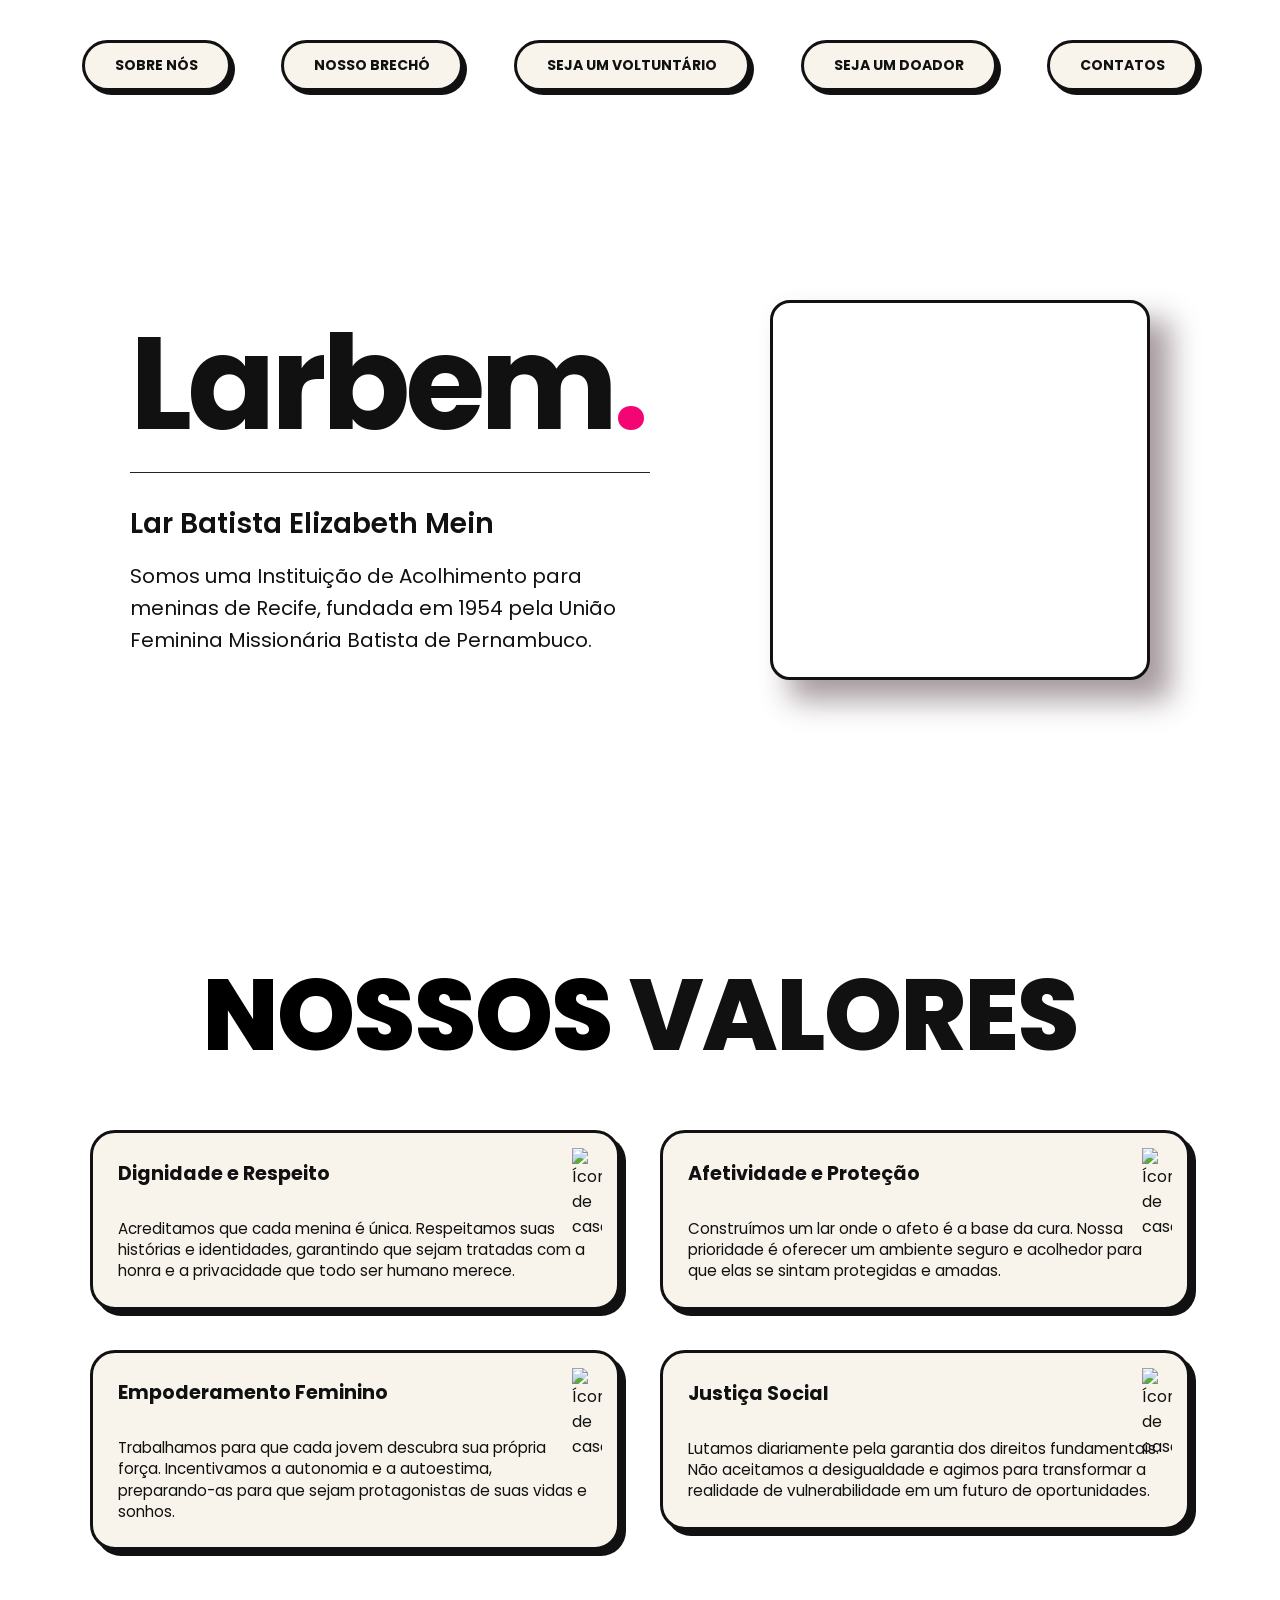
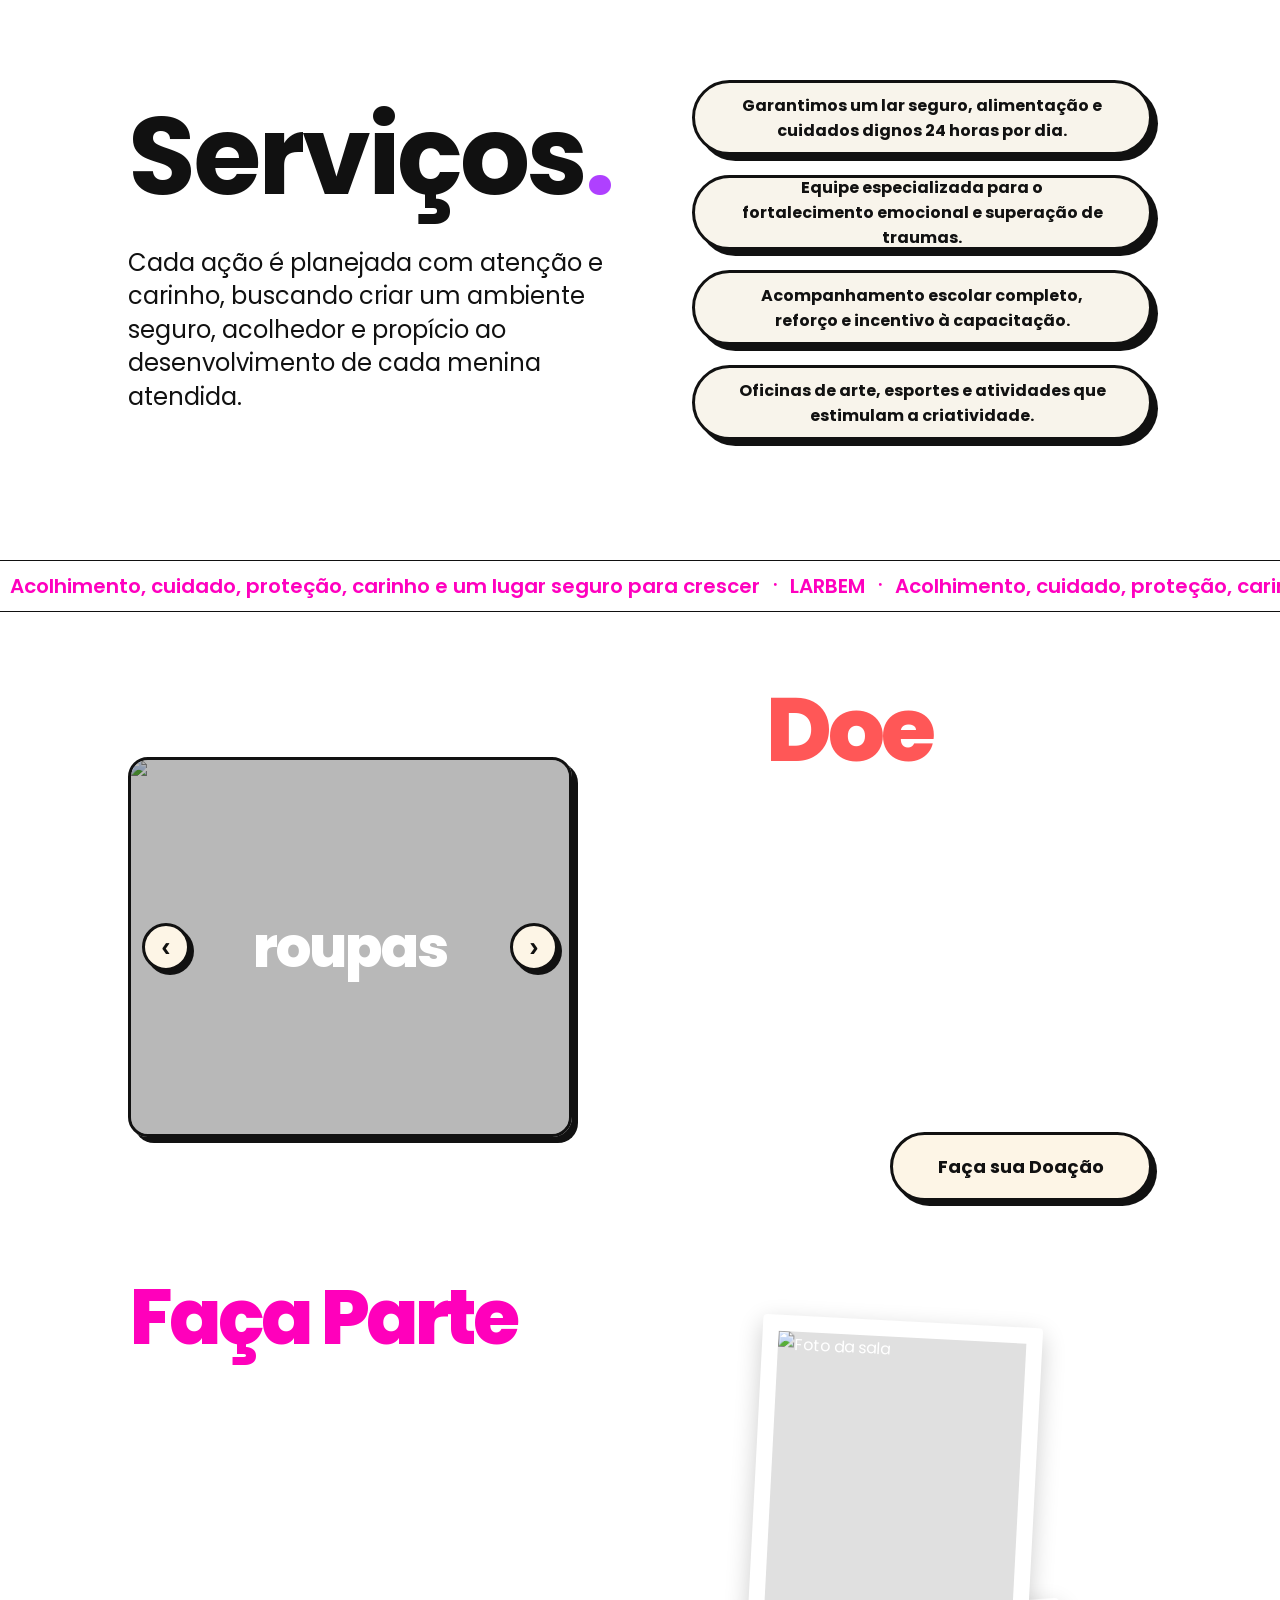
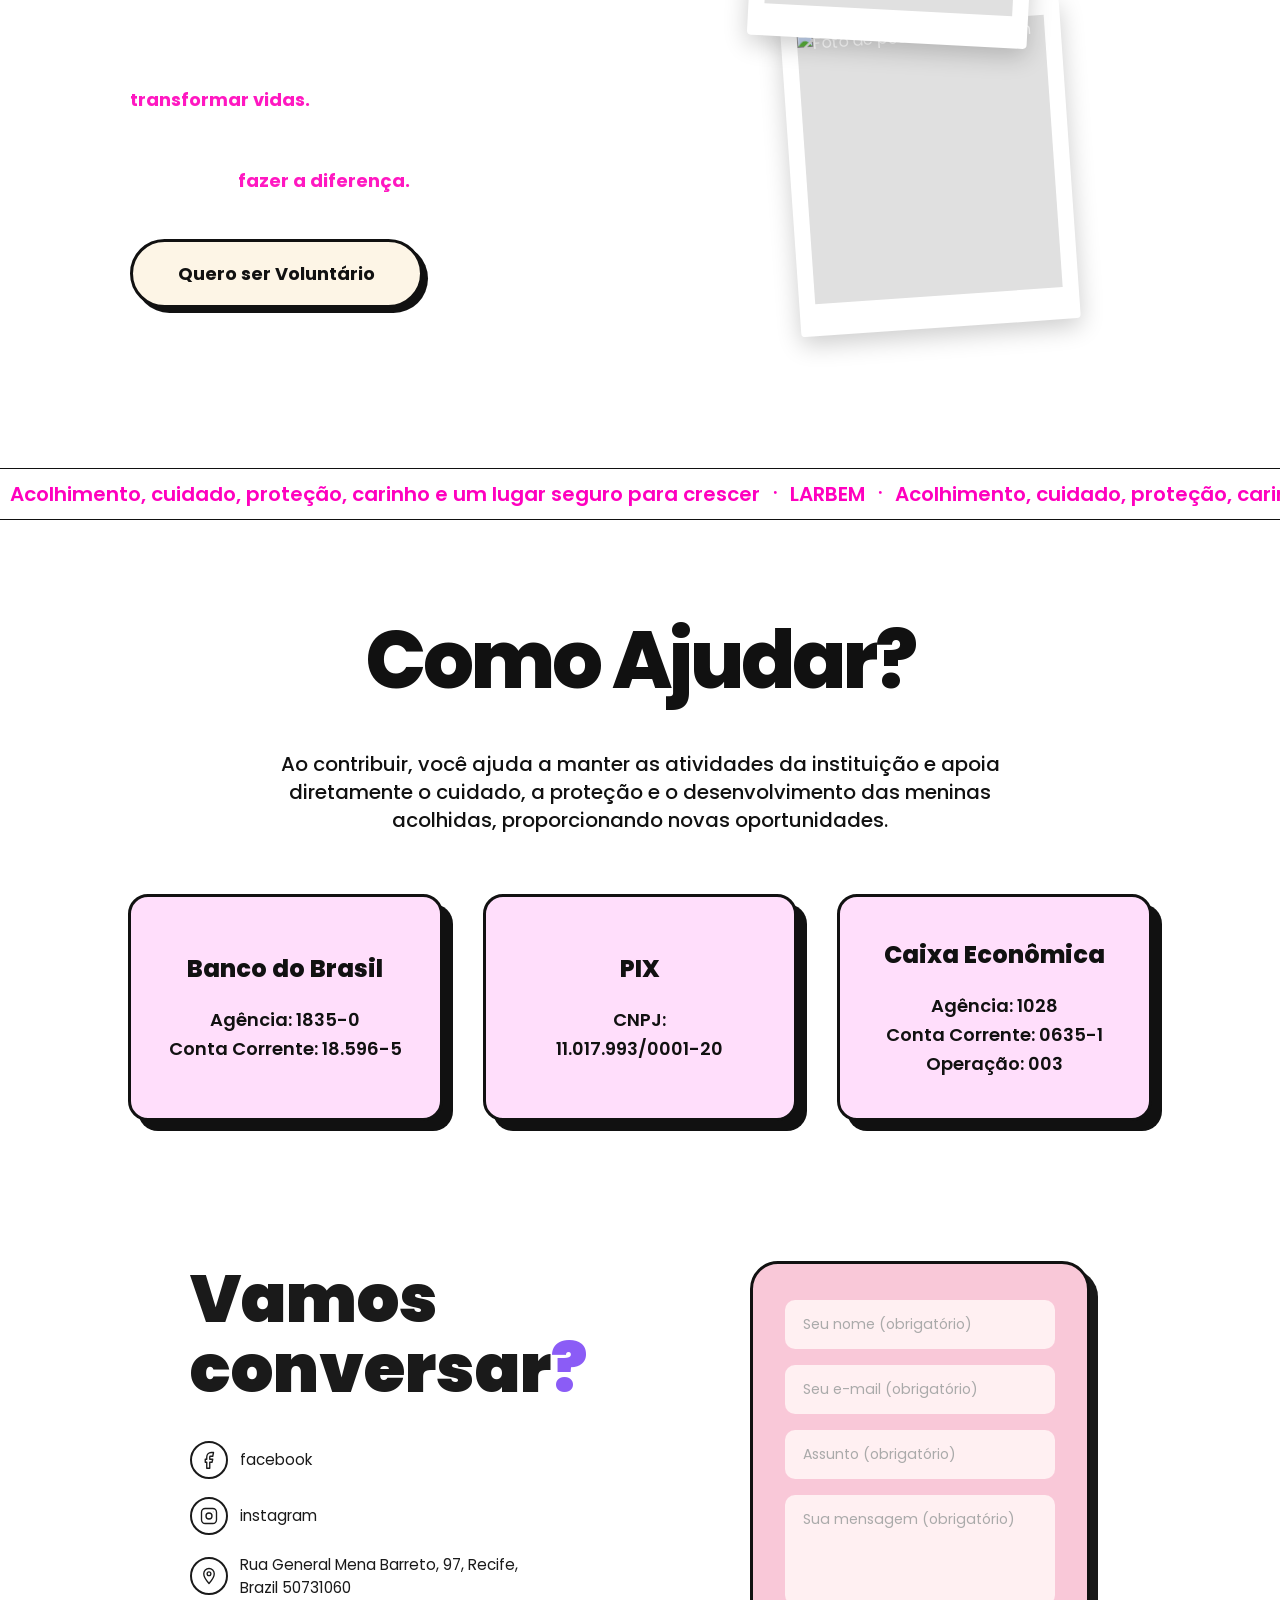
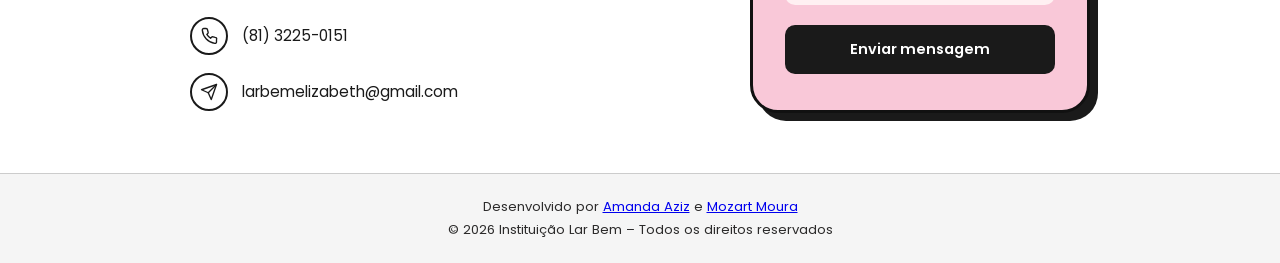
==== LarBem/src/index.html @ 483ec4e7 "reponsividade atualizada, a melhorar..." ====
<!DOCTYPE html>
<html lang="pt-br">
<head>
  <meta charset="UTF-8">
  <meta name="viewport" content="width=device-width, initial-scale=1.0">
  <title>LARBEM</title>

  <link rel="preconnect" href="https://fonts.googleapis.com">
  <link rel="preconnect" href="https://fonts.gstatic.com" crossorigin>
  <link href="https://fonts.googleapis.com/css2?family=Poppins:wght@300;400;500;600;700&display=swap" rel="stylesheet">
  <link rel="stylesheet" href="css/style.css">
  <link rel="stylesheet" href="css/resp.css">
</head>


<script>
document.addEventListener('DOMContentLoaded', function() {
  const hamburger = document.createElement('button');
  hamburger.className = 'btn-hamburger';
  hamburger.setAttribute('aria-label', 'Abrir menu');
  hamburger.textContent = '☰';

  const nav = document.querySelector('.nav');
  if (!nav) return;

  nav.parentElement.insertBefore(hamburger, nav);

  hamburger.addEventListener('click', () => {
    const aberto = nav.classList.toggle('menu-aberto');
    hamburger.textContent = aberto ? '✕' : '☰';
  });

  nav.querySelectorAll('a').forEach(link => {
    link.addEventListener('click', () => {
      nav.classList.remove('menu-aberto');
      hamburger.textContent = '☰';
    });
  });

  document.addEventListener('click', (e) => {
    if (!nav.contains(e.target) && !hamburger.contains(e.target)) {
      nav.classList.remove('menu-aberto');
      hamburger.textContent = '☰';
    }
  });
});
</script>


<script src="js/carrossel.js"></script>
<script src="js/menu-mobile.js"></script>
<script src="js/main.js"></script>

<!-- ======================================= PRIMEIRA PARTE DO SITE = CABEÇALHO E PRIMEIRA SEÇÃO ============================================= -->




<main class="container"> <!-- ------ INICIO DA PRIMEIRA SEÇÃO DO SITE  ------- -->

  <header> <!-- ----- CABEÇALHO INICIAL ------------->
  <nav class="nav">
    <a href="#SEGUNDA-SECAO">Sobre Nós</a>
    <a href="#QUARTA-SECAO">Nosso brechó</a>
    <a href="#VOLUNTARIO-SECAO">Seja um Voltuntário</a>
    <a href="#QUINTA-SECAO">Seja um doador</a>
    <a href="#SEXTA-SECAO">Contatos</a>
  </nav>
</header> <!-- FIM DA PARTE DO CABEÇALHO INICIAL -->



  <section class="hero-left">
    <h1 class="logo-text">Larbem<span>.</span></h1>

    <div class="linha"></div>

    <h2 class="titulo">Lar Batista Elizabeth Mein</h2>

    <p class="descricao">
      Somos uma Instituição de Acolhimento para meninas de Recife, fundada em 1954
      pela União Feminina Missionária Batista de Pernambuco.
    </p>
    <!-- <button>VEJA MUITO MAIS!</button> QUERO POR UM BOTAO AQUI, mas ele é so decorativo da seção mesmo -->
    
  </section>

  <section class="hero-right">
    <div class="card">
      <div class="card-bg"></div>               
      <div class="card-content">
        <img src="assests/imagens/logo.jpg" alt="">
      </div>
    </div>
  </section>

</main>     <!-- ------ FIM DA PRIMEIRA SEÇÃO DO SITE  ------- -->


<!-- ============================================== SEGUNDA SEÇÃO DO SITE ========================================== -->

<div id="SEGUNDA-SECAO">

<section class="valores-section">

  <h2 class="valores-titulo"><span>NOSSOS</span> VALORES</h2>

  <div class="valores-grid"> <!-- ---------- INICIO DA PARTE DOS CARDS COM OS VALORES -------->

    <!-- CARDS DOS VALORES -->
    <div class="valor-card">
      <div class="valor-bg"></div>
      <div class="valor-content">
        <img src="assests/imagens/IMAGENS-icones/balloon-heart.svg" alt="Ícone de casa" class="icone-valor">
        <h3>Dignidade e Respeito</h3>
          <br>
        <p>Acreditamos que cada menina é única. Respeitamos suas histórias e identidades, garantindo que sejam 
          tratadas com a honra e a privacidade que todo ser humano merece.</p>
      </div>
    </div>

    <div class="valor-card">
      <div class="valor-bg"></div>
      <div class="valor-content">
        <img src="assests/imagens/IMAGENS-icones/casa.svg.svg" alt="Ícone de casa" class="icone-valor">
        <h3>Afetividade e Proteção</h3>
        <br>
        <p>Construímos um lar onde o afeto é a base da cura. Nossa prioridade é oferecer um ambiente seguro e 
          acolhedor para que elas se sintam protegidas e amadas.</p>
      </div>
    </div>

    <div class="valor-card">
      <div class="valor-bg"></div>
      <div class="valor-content">
        <img src="assests/imagens/IMAGENS-icones/lightning.svg" alt="Ícone de casa" class="icone-valor">
        <h3>Empoderamento Feminino</h3>
        <br>
        <p>Trabalhamos para que cada jovem descubra sua própria força. Incentivamos a autonomia e a autoestima, 
          preparando-as para que sejam protagonistas de suas vidas e sonhos.</p>
      </div>
    </div>

    <div class="valor-card">
      <div class="valor-bg"></div>
      <div class="valor-content">
        <img src="assests/imagens/IMAGENS-icones/shield-check.svg" alt="Ícone de casa" class="icone-valor">
        <h3>Justiça Social</h3>
        <br>
        <p>Lutamos diariamente pela garantia dos direitos fundamentais. Não aceitamos a desigualdade e agimos para 
          transformar a realidade de vulnerabilidade em um futuro de oportunidades.</p>
      </div>
    </div>

  </div>    <!-- FIM DA PARTE DOS CARDS COM OS VALORES -->

  <script>
    const observerOptions = {
      threshold: 0.1 // Ativa quando 10% do card aparece
    };
    const observer = new IntersectionObserver((entries) => {
      entries.forEach((entry) => {
        if (entry.isIntersecting) {
          entry.target.classList.add('aparecer');
        }
      });
    }, observerOptions);
    // Seleciona todos os cards de valor
    document.querySelectorAll('.valor-content').forEach((card) => {
      observer.observe(card);
    });
    </script>

</div>


</section>

</div>

<!-- ======================================================= TERCEIRA SEÇÃO DO SITE - SERVIÇOS ================================================= -->

<div id="TERCEIRA-SECAO">

<section class="servicos-section">
  <div class="servicos-container">
    <!-- Lado Esquerdo: Textos -->
    <div class="servicos-textos">
      <h1 class="servicos-titulo">Serviços<span>.</span></h1>
      <p class="servicos-descricao">
        Cada ação é planejada com atenção e carinho, buscando criar 
        um ambiente seguro, acolhedor e propício ao desenvolvimento 
        de cada menina atendida.
      </p>

    </div>

    <!-- Lado Direito: Lista de Cards -->
    <div class="servicos-lista">        <!-- essa parte do java é pro botao nao executar ação nenhuma do clique -->
  <a href="javascript:void(0)" class="servico-item">
    <p>Garantimos um lar seguro, alimentação e cuidados dignos 24 horas por dia.</p>
  </a>

  <a href="javascript:void(0)" class="servico-item">
    <p>Equipe especializada para o fortalecimento emocional e superação de traumas.</p>
  </a>

  <a href="javascript:void(0)" class="servico-item">
    <p>Acompanhamento escolar completo, reforço e incentivo à capacitação.</p>
  </a>

  <a href="javascript:void(0)" class="servico-item">
    <p>Oficinas de arte, esportes e atividades que estimulam a criatividade.</p>
  </a>
</div>

  </div>
              <!--animação de aparecer-->
  <script> 
  document.addEventListener("DOMContentLoaded", function() {
    const observer = new IntersectionObserver((entries) => {
      entries.forEach((entry) => {
        if (entry.isIntersecting) {
          entry.target.classList.add('animar');
        }
      });
    }, {
      threshold: 0.2 
    });

    const cards = document.querySelectorAll('.servico-item');
    cards.forEach((card) => observer.observe(card));
  });
  </script>


</section>


</div>

<!-- ====================================================== QUARTA SEÇÃO DO SITE - LOJA E BAZAR =============================================== -->

<!-- FAIXA ANIMADA (MARQUEE) -->
<div class="marquee">
  <div class="marquee-content">
    <span>Acolhimento, cuidado, proteção, carinho e um lugar seguro para crescer ㆍ LARBEM ㆍ Acolhimento, cuidado, proteção, carinho e um lugar seguro para crescer ㆍ LARBEM ㆍ</span>
    <span>Acolhimento, cuidado, proteção, carinho e um lugar seguro para crescer ㆍ LARBEM ㆍ Acolhimento, cuidado, proteção, carinho e um lugar seguro para crescer ㆍ LARBEM ㆍ</span>
  </div>
</div>

<div id="QUARTA-SECAO">

<section class="quarta-secao">
  <div class="quarta-secao-inner">

    <!-- LINHA 1: Carrossel (esq) + Nossa Loja (dir) -->
    <div class="linha-loja">
      <div class="loja-carrossel-col">
        <div class="bazar-carousel" data-bazar-carousel>
          <div class="bazar-carousel-viewport">
            <div class="bazar-carousel-track" data-bazar-track>
              <div class="bazar-slide">
                <img src="assests/imagens/ITENS/roupa.jpg" alt="Roupas">
                <span>roupas</span>
              </div>
              <div class="bazar-slide">
                <img src="assests/imagens/ITENS/tenis.jpg" alt="Sapatos">
                <span>sapatos</span>
              </div>
              <div class="bazar-slide">
                <img src="assests/imagens/ITENS/acessorio.jpg" alt="Acessórios">
                <span>acessorios</span>
              </div>
              <div class="bazar-slide">
                <img src="assests/imagens/ITENS/brinquedo.jpg" alt="Brinquedos">
                <span>brinquedos</span>
              </div>
            </div>
          </div>
          <button class="bazar-carousel-btn bazar-carousel-btn-prev" data-bazar-prev>&#8249;</button>
          <button class="bazar-carousel-btn bazar-carousel-btn-next" data-bazar-next>&#8250;</button>
        </div>
      </div>

  <div class="linha-bazar">
    <div class="doacao-info-col">
      <h2 class="doacao-titulo"><span>Doe</span> para<br>o Bazar!</h2>
      <p class="doacao-subtitulo">
        Contribua com roupas em bom estado para o nosso bazar solidário.
      </p>
      <p class="doacao-texto">
        Escolha os itens que não utiliza mais, garantindo que estejam limpos,
        conservados e em condições de uso, e entre em contato conosco para realizar a doação.
      </p>
      <a href="https://wa.me/558132250151?text=Ol%C3%A1%2C+gostaria+de+fazer+uma+doa%C3%A7%C3%A3o+para+o+bazar+do+Lar+Bem!" target="_blank" rel="noopener noreferrer" class="btn-doacao">Faça sua Doação</a>
  </div>
    </div>
    <script src="js/carrossel.js"></script>


</section>

  <div id="VOLUNTARIO-SECAO">


    <section class="Voluntario-section">
      <h2><span>Faça Parte</span> da Nossa História!</h2>
      <p class="voluntariado-subtitulo">
        No Larbem, acreditamos que o amor e o cuidado transformam realidades.</p>

      <p> Cada atividade, sorriso e acolhimento no Larbem acontece graças a pessoas que dedicam seu tempo para <span>transformar 
        vidas.</span> Ser voluntário é fazer parte de uma rede de afeto que constrói um futuro melhor, onde o mais importante não 
        é a profissão ou o tempo disponível, mas a vontade de <span>fazer a diferença.</span></span></p>

        <a href="https://docs.google.com/forms/d/1Zcdu_CtRph5ysbeDDsc1byAz7gqcphlB2TVQ2pH2WXA/edit" target="_blank" 
        rel="noopener noreferrer" class="btn-voluntario"> Quero ser Voluntário</a>



    </section>

    <!-- Coluna da Direita: Photocards -->
<div class="photocard-container">
  <div class="photocard photocard-sala">
    <div class="photocard-foto">
      <img src="assests/imagens/ITENS/sala-larbem.jpg" alt="Foto da sala">
    </div>
  </div>

  <div class="photocard photocard-pessoas">
    <div class="photocard-foto">
      <img src="assests/imagens/ITENS/pessoas-larbem.jpg" alt="Foto de pessoas no Larbem">
    </div>
  </div>
</div>



</div>


  </div>





</div>

<!-- FAIXA ANIMADA (MARQUEE) -->
<div class="marquee">
  <div class="marquee-content">
    <span>Acolhimento, cuidado, proteção, carinho e um lugar seguro para crescer ㆍ LARBEM ㆍ Acolhimento, cuidado, proteção, carinho e um lugar seguro para crescer ㆍ LARBEM ㆍ</span>
    <span>Acolhimento, cuidado, proteção, carinho e um lugar seguro para crescer ㆍ LARBEM ㆍ Acolhimento, cuidado, proteção, carinho e um lugar seguro para crescer ㆍ LARBEM ㆍ</span>
  </div>
</div>

<!-- ========================================================== QUINTA SEÇÃO DO SITE =========================================================== -->

<div id="QUINTA-SECAO">
<section class="ajudar-section">
  <h1 class="ajudar-titulo">Como <span>Ajudar?</span></h1>
  <p class="ajudar-descricao">
    Ao contribuir, você ajuda a manter as atividades da instituição e apoia diretamente o cuidado, a proteção e o desenvolvimento das meninas acolhidas, proporcionando novas oportunidades.
  </p>

  <div class="ajudar-grid">
    <!-- Card 1 -->
    <div class="ajudar-card">
      <h3>Banco do Brasil</h3>
      <p>Agência: 1835-0</p>
      <p>Conta Corrente: 18.596-5</p>
    </div>

    <!-- Card 2 -->
    <div class="ajudar-card" onclick="copiarCNPJ()" title="Clique para copiar o CNPJ" style="cursor: pointer;">
  <h3>PIX</h3>
  <p>CNPJ:</p>
  <p>11.017.993/0001-20</p>
  <span id="feedback" style="font-size: 12px; color: green; display: none;">Copiado!</span>
</div>

<script>
function copiarCNPJ() {
  const cnpj = '11.017.993/0001-20';
  navigator.clipboard.writeText(cnpj).then(() => {
    const fb = document.getElementById('feedback');
    fb.style.display = 'inline';
    setTimeout(() => fb.style.display = 'none', 2000);
  });
}
</script>

    <!-- Card 3 -->
    <div class="ajudar-card">
      <h3>Caixa Econômica</h3>
      <p>Agência: 1028</p>
      <p>Conta Corrente: 0635-1</p>
      <p>Operação: 003</p>
    </div>
  </div>
</section>
</div>

<!-- =============================================== SEXTA SEÇÃO DO SITE + CSS ======================================= -->

<div id="SEXTA-SECAO">
<!-- Contact section styles -->
<style>
    *, *::before, *::after { box-sizing: border-box; margin: 0; padding: 0; }

  
    .contact-section {
      flex: 1;
      display: flex;
      align-items: center;
      justify-content: center;
      padding: 60px 40px;
      gap: 200px;
    }

    
    .contact-info {
      flex: 0 0 auto;
      max-width: 360px;
    }

    .contact-info h1 {
      font-size: clamp(2.8rem, 6vw, 4.2rem);
      font-weight: 900;
      line-height: 1.05;
      color: #1a1a1a;
      margin-bottom: 36px;
    }

    .contact-card {
      border: 3px solid #111;
      background: #f9c8d8;
      border-radius: 28px;
      padding: 36px 32px;
      width: 340px;
      box-shadow: 8px 8px 0 #1a1a1a;
      display: flex;
      flex-direction: column;
      gap: 16px;
    }

    .contact-info h1 span {
      color: #8b5cf6; 
    }

    .info-list {
      list-style: none;
      display: flex;
      flex-direction: column;
      gap: 18px;
    }

    .info-list li {
      display: flex;
      align-items: center;
      gap: 14px;
      font-size: 0.95rem;
      color: #1a1a1a;
    }

    .info-list .icon {
      width: 38px;
      height: 38px;
      border: 2px solid #1a1a1a;
      border-radius: 50%;
      display: flex;
      align-items: center;
      justify-content: center;
      flex-shrink: 0;
    }

    .info-list .icon svg {
      width: 18px;
      height: 18px;
      stroke: #1a1a1a;
      fill: none;
      stroke-width: 1.8;
      stroke-linecap: round;
      stroke-linejoin: round;
    }

    .social-row {
      display: flex;
      align-items: center;
      gap: 10px;
    }

    .social-row a {
      color: #1a1a1a;
      text-decoration: none;
      font-size: 0.95rem;
      transition: color .2s;
    }

    .social-row a:hover { color: #8b5cf6; }

    .sep {
      color: #999;
    }


    .social-link {
       display: flex;        
       align-items: center;  
       gap: 12px;            
       color: #1a1a1a;
       text-decoration: none;        
       text-decoration: none; 
    } 
    .contact-card input,
    .contact-card textarea {
      width: 100%;
      
      background: #fff0f2;
      border: none;
      border-radius: 10px;
      padding: 14px 18px;
      font-family: 'Poppins', sans-serif;
      font-size: 0.88rem;
      color: #1a1a1a;
      outline: none;
      resize: none;
      transition: box-shadow .2s;
    }

    .contact-card input::placeholder,
    .contact-card textarea::placeholder {
      color: #aaa;
    }

    .contact-card input:focus,
    .contact-card textarea:focus {
      box-shadow: 0 0 0 2px #8b5cf6;
    }

    .contact-card textarea {
      height: 110px;
    }

    .contact-card button {
      margin-top: 4px;
      background: #1a1a1a;
      color: #fff;
      border: none;
      border-radius: 10px;
      padding: 14px;
      font-family: 'Poppins', sans-serif;
      font-size: 0.9rem;
      font-weight: 600;
      cursor: pointer;
      transition: background .2s, transform .1s;
    }

    .contact-card button:hover  { background: #8b5cf6; }
    .contact-card button:active { transform: scale(.97); }

    
    .contact-card input.error,
    .contact-card textarea.error {
      box-shadow: 0 0 0 2px #e53e3e;
    }

    .error-msg {
      font-size: 0.75rem;
      color: #e53e3e;
      margin-top: -8px;
      padding-left: 4px;
      display: none;
    }

    
    #toast {
      position: fixed;
      bottom: 32px;
      left: 50%;
      transform: translateX(-50%) translateY(20px);
      background: #1a1a1a;
      color: #fff;
      padding: 14px 28px;
      border-radius: 12px;
      font-size: 0.88rem;
      font-weight: 600;
      opacity: 0;
      pointer-events: none;
      transition: opacity .3s, transform .3s;
      z-index: 999;
    }

    #toast.show {
      opacity: 1;
      transform: translateX(-50%) translateY(0);
    }

    #toast.success { background: #22c55e; }
    #toast.error-toast { background: #e53e3e; }

    
    .btn-inner {
      display: flex;
      align-items: center;
      justify-content: center;
      gap: 10px;
    }

    .spinner {
      width: 16px;
      height: 16px;
      border: 2px solid rgba(255,255,255,.4);
      border-top-color: #fff;
      border-radius: 50%;
      animation: spin .7s linear infinite;
      display: none;
    }

    @keyframes spin { to { transform: rotate(360deg); } }


    /* ── RESPONSIVE ───────────────────────────────── */
    @media (max-width: 720px) {
      .contact-section {
        flex-direction: column;
        padding: 40px 24px;
        gap: 40px;
      }
      .contact-card { width: 100%; }
    }

</style>

  <section class="contact-section">

    <!-- LEFT -->
    <div class="contact-info">
      <h1>Vamos<br> conversar<span>?</span></h1>

      <ul class="info-list">

        <!-- Links rede sociais -->
        <li>
  <a href="https://www.facebook.com/larbemoficial/"
     target="_blank"
     rel="noopener noreferrer"
     class="social-link">
    <div class="icon">
      <svg viewBox="0 0 24 24" aria-label="Facebook icon">
        <path d="M18 2h-3a6 6 0 0 0-6 6v3H7v4h2v8h4v-8h3l1-4h-4V8a1 1 0 0 1 1-1h3z"/>
      </svg>
    </div>
    facebook
  </a>
</li>
        <li>
  <a href="https://www.instagram.com/larbemoficial/"
     target="_blank"
     rel="noopener noreferrer"
     class="social-link">

    <div class="icon">
      <svg viewBox="0 0 24 24" fill="none" stroke="currentColor"
           stroke-width="1.8" stroke-linecap="round" stroke-linejoin="round"
           aria-label="Instagram icon">
        <rect x="2" y="2" width="20" height="20" rx="5" ry="5"/>
        <circle cx="12" cy="12" r="4"/>
        <circle cx="17.5" cy="6.5" r="0.5" fill="currentColor" stroke="none"/>
      </svg>
    </div>

    instagram

  </a>
</li>

        <!-- Endereço -->
        <li>
  <a href="https://www.google.com/maps/search/Rua+General+Mena+Barreto,+97,+Recife"
     target="_blank"
     rel="noopener noreferrer"
     class="social-link">

    <div class="icon">
      <svg viewBox="0 0 24 24">
        <path d="M12 2C8.13 2 5 5.13 5 9c0 5.25 7 13 7 13s7-7.75 7-13c0-3.87-3.13-7-7-7z"/>
        <circle cx="12" cy="9" r="2.5"/>
      </svg>
    </div>

    Rua General Mena Barreto, 97, Recife, Brazil 50731060

  </a>
</li>

        <!-- Telefone -->
        <li onclick="copiarTelefone()" style="cursor: pointer;">
    <div class="icon">
        <svg viewBox="0 0 24 24">
            <path d="M22 16.92v3a2 2 0 0 1-2.18 2A19.86 19.86 0 0 1 3.08 4.18 2 2 0 0 1 5.09 2h3a2 2 0 0 1 2 1.72c.13.96.36 1.9.71 2.81a2 2 0 0 1-.45 2.11L9.09 9.91a16 16 0 0 0 5 5l1.27-1.27a2 2 0 0 1 2.11-.45c.91.35 1.85.58 2.81.71A2 2 0 0 1 22 16.92z"/>
        </svg>
    </div>
    <span id="tel-label">(81) 3225-0151</span>
</li>

        <!-- Email -->
       <li onclick="copiarEmail()" style="cursor: pointer;">
    <div class="icon">
        <svg viewBox="0 0 24 24"><line x1="22" y1="2" x2="11" y2="13"/><polygon points="22 2 15 22 11 13 2 9 22 2"/></svg>
    </div>
    <span id="email-label">larbemelizabeth@gmail.com</span>
</li>
      </ul>
    </div>

    
    <div class="contact-card">
      <input id="nome"     type="text"  placeholder="Seu nome (obrigatório)" />
      <span  class="error-msg" id="erro-nome">Por favor, informe seu nome.</span>

      <input id="email"    type="email" placeholder="Seu e-mail (obrigatório)" />
      <span  class="error-msg" id="erro-email">Informe um e-mail válido.</span>

      <input id="assunto"  type="text"  placeholder="Assunto (obrigatório)" />
      <span  class="error-msg" id="erro-assunto">Por favor, informe o assunto.</span>

      <textarea id="mensagem" placeholder="Sua mensagem (obrigatório)"></textarea>
      <span  class="error-msg" id="erro-mensagem">Por favor, escreva sua mensagem.</span>

      <button id="btn-enviar" type="button">
        <span class="btn-inner">
          <span class="spinner" id="spinner"></span>
          <span id="btn-label">Enviar mensagem</span>
        </span>
      </button>
    </div>

  </section>


  <script>
    
    function showToast(msg, type = 'success') {
      const t = document.getElementById('toast');
      t.textContent = msg;
      t.className = 'show ' + type;
      setTimeout(() => { t.className = ''; }, 3500);
    }

    function setError(fieldId, errorId, show) {
      const field = document.getElementById(fieldId);
      const msg   = document.getElementById(errorId);
      if (show) {
        field.classList.add('error');
        msg.style.display = 'block';
      } else {
        field.classList.remove('error');
        msg.style.display = 'none';
      }
    }

    function isValidEmail(email) {
      return /^[^\s@]+@[^\s@]+\.[^\s@]+$/.test(email);
    }

    
    ['nome', 'email', 'assunto', 'mensagem'].forEach(id => {
      document.getElementById(id).addEventListener('input', () => {
        document.getElementById(id).classList.remove('error');
        document.getElementById('erro-' + id).style.display = 'none';
      });
    });

    
    document.getElementById('btn-enviar').addEventListener('click', async () => {
      const nome     = document.getElementById('nome').value.trim();
      const email    = document.getElementById('email').value.trim();
      const assunto  = document.getElementById('assunto').value.trim();
      const mensagem = document.getElementById('mensagem').value.trim();

      
      let hasError = false;
      setError('nome',     'erro-nome',     !nome);
      setError('email',    'erro-email',    !isValidEmail(email));
      setError('assunto',  'erro-assunto',  !assunto);
      setError('mensagem', 'erro-mensagem', !mensagem);

      if (!nome || !isValidEmail(email) || !assunto || !mensagem) {
        showToast('Preencha todos os campos corretamente.', 'error-toast');
        return;
      }

     
      const btn     = document.getElementById('btn-enviar');
      const spinner = document.getElementById('spinner');
      const label   = document.getElementById('btn-label');
      btn.disabled      = true;
      spinner.style.display = 'block';
      label.textContent = 'Enviando…';

      try {
        
        const response = await fetch('https://formspree.io/f/xykbyevp', {
          method: 'POST',
          headers: { 'Content-Type': 'application/json', 'Accept': 'application/json' },
          body: JSON.stringify({ nome, email, assunto, mensagem })
        });

        if (response.ok) {
          showToast('✅ Mensagem enviada com sucesso!', 'success');
          
          ['nome', 'email', 'assunto', 'mensagem'].forEach(id => {
            document.getElementById(id).value = '';
          });
        } else {
          throw new Error('Erro na resposta do servidor');
        }
      } catch (err) {
        showToast('❌ Erro ao enviar. Tente novamente.', 'error-toast');
      } finally {
        btn.disabled          = false;
        spinner.style.display = 'none';
        label.textContent     = 'Enviar mensagem';
      }
    });
  </script>
  

  <script src="js/menu.js"></script>
  <script src="js/carrossel.js"></script>
  <script src="js/index.js"></script>

  
  <div class="footer-final">
    <footer>
      
      <p>Desenvolvido por <a href="https://www.linkedin.com/in/amanda-aziz-30a30p/">Amanda Aziz</a> e <a href="https://www.linkedin.com/in/mozart-moura/">Mozart Moura</a></p>
      <p>&copy; 2026 Instituição Lar Bem – Todos os direitos reservados</p>
    </footer>
  </div>


</body>

</html>
---- LarBem/src/css/style.css ----
* {
  margin: 0;
  padding: 0;
  box-sizing: border-box;
}

html {
  width: 100%;
  height: 100%;
  scroll-behavior: smooth !important;
}

body {
  font-family: "Poppins", sans-serif;
  color: #111;
  width: 100%;
  min-height: 100vh;
  overflow-x: hidden;
  background-image: url("../assests/imagens/FUNDOS/fundo6.png");
  background-size: cover;
  background-position: center center;
  background-attachment: fixed; 
}

h1,h2,h3,h4 {
  user-select: none;
  cursor: default;
}

#SEGUNDA-SECAO {
  scroll-margin-top: 80px; 
}
#TERCEIRA-SECAO {
  scroll-margin-top: 80px; 
}
#QUARTA-SECAO {
  scroll-margin-top: 80px; 
}
#QUINTA-SECAO {
  scroll-margin-top: 80px; 
}
#SEXTA-SECAO {
  scroll-margin-top: 80px; 
}


/* ============================================================== PRIMEIRA SEÇÃO =============================================================== */


header {
  position: absolute;
  top: 0;
  left: 0;
  width: 100%;
  z-index: 10;
}

.nav {
  width: 100%;             
  padding: 40px 5%;       
  display: flex;
  justify-content: space-around; 
  align-items: center;
  gap: 15px;
}

.nav a {
  text-decoration: none;
  color: #111;
  background-color: #f8f4eb;
  padding: 12px 30px; 
  border-radius: 50px;
  border: 3px solid #111;
  font-weight: 700;
  text-transform: uppercase;
  font-size: 14px;
  box-shadow: 4px 4px 0px #111; 
  transition: all 0.2s ease;
  white-space: nowrap;
}

.nav a:hover {
  transform: translate(-3px, -3px);
  box-shadow: 7px 7px 0px #111;
  color: #f30574;
}

.container {
  display: flex;
  align-items: center;
  justify-content: center; 
  min-height: 100vh;
  width: 100%; /* Garante que ocupa toda a largura */
  margin: 0;   /* Remove o auto que centraliza */
  padding: 80px 60px 0 60px;
  gap: 120px; 
}


.hero-left {
  flex: 0 1 auto; /* Impede que o texto empurre o card */
  max-width: 600px; /* Limita a largura do texto para ele não encostar no card */
}

.logo-text {
  font-size: 130px;
  line-height: 0.9;
  letter-spacing: -5px;
  margin: 0;
}

.logo-text span {
  color: #f30574;
}

.linha {
  width: 520px;
  height: 1px;
  background: #242424;
  margin: 30px 0;
}

.titulo {
  font-size: 28px;
  font-weight: 600;
  margin-bottom: 15px;
}

.descricao {
  max-width: 500px; /* Mantém o parágrafo em um bloco legível */
  font-size: 20px;
  line-height: 1.6;
}

/* CARD COM ANIMAÇÃO */
.hero-right {
    flex: 0 0 auto; 
}

.card {
  position: relative;
  width: 380px; 
  height: 380px;
  animation: flutuar 3s ease-in-out infinite; 
}

.card-bg {
  position: absolute;
  bottom: -20px;  
  right: -20px;   
  width: 100%;
  height: 100%;
  background: #4b333c;
  filter: blur(15px);
  opacity: 0.5;
  z-index: -1;
}

.card-content {
  border-radius: 20px;
  width: 100%;
  height: 100%;
  background: #fff;
  border: 3px solid #111;
  display: flex;
  align-items: center;
  justify-content: center;
  padding: 40px;
}

.card-content img {
  max-width: 100%;
  height: auto;
}

@keyframes flutuar {
  0%, 100% { transform: translateY(0); }
  50% { transform: translateY(-20px); }
}



/* ==============================================================  SEGUNDA SEÇÃO - SEÇÃO VALORES =============================================== */

.valor-content h3 {
  font-size: 1.2rem;
  margin-bottom: 5px;
}

.icone-valor {
    position: absolute;
    top: 15px;
    right: 15px;
    width: 30px; /* Reduzido de 40px */
    height: auto;
}

.valores-section {
  width: 100%;
  padding: 40px 20px; /* Padding menor em cima/baixo e nas laterais */
  display: flex;
  flex-direction: column;
  align-items: center;
}

.valores-titulo {
  font-size: 100px; /* Reduzido de 110px */
  font-weight: 800;
  letter-spacing: -2px;
  margin-bottom: 40px; /* Reduzido de 60px */
  width: 100%;
  max-width: 1100px;
  text-align: center;
}

.valores-titulo span {
  color: #000000;
}

.valores-grid {
  display: grid;
  grid-template-columns: repeat(2, 1fr);
  gap: 40px;
  max-width: 1100px;
  width: 100%;
}

.valor-content {
  border-radius: 25px; /* Levemente menor */
  background: #f8f4eb;
  border: 3px solid #111;
  padding: 25px;
  height: auto; /*  250px para auto para o card se ajustar ao texto */
  min-height: 180px; /* Define uma altura mínima menor que os 250px anteriores */
  display: flex;
  flex-direction: column;
  justify-content: center;
  box-shadow: 6px 6px 0px #111; /* Sombra levemente menor */
  position: relative;
  opacity: 0;
  transform: translateY(50px);  
  transition: transform 0.3s ease, box-shadow 0.2s ease, opacity 0.8s ease-out;
}

.valor-content p {
  font-size: 0.95rem; /* Fonte um pouco menor para economizar espaço */
  line-height: 1.4;
}

.valor-content.aparecer {
  opacity: 1;
  transform: translateY(0);
}
.valor-card:nth-child(1) .valor-content.aparecer { transition-delay: 0.1s; }
.valor-card:nth-child(2) .valor-content.aparecer { transition-delay: 0.1s; }
.valor-card:nth-child(3) .valor-content.aparecer { transition-delay: 0.2s; }
.valor-card:nth-child(4) .valor-content.aparecer { transition-delay: 0.2s; }

.valor-card:hover .valor-content.aparecer {
  transform: translate(-6px, -6px);
  box-shadow: 14px 14px 0px #111;
  transition-delay: 0s !important; 
}
.valores-grid .valor-card:nth-child(2) .valor-content {
  transition-delay: 0.2s;
}
.valores-grid .valor-card:nth-child(3) .valor-content {
  transition-delay: 0.1s;
}
.valor-card:hover .valor-content {
  transform: translate(-4px, -4px);
  box-shadow: 12px 12px 0px #111;
}

/* ============================================================== TERCEIRA SEÇÃO - SEÇÃO SERVIÇOS ============================================== */

/* Container Principal da Seção */
.servicos-section {
  width: 100%;
  display: flex;
  align-items: center;
  justify-content: center;
  padding: 90px 10% 120px 10%; /* Topo: Xpx | Direita: X% | Baixo: Xpx | Esquerda: X% */
}

/* Divisor interno para alinhar esquerda e direita */
.servicos-container {
  display: flex;
  width: 100%;
  max-width: 1200px;
  gap: 80px;
  align-items: center;
}

/* --- ESTILO DOS TEXTOS (ESQUERDA) --- */

.servicos-textos {
  flex: 1;
}

.servicos-titulo {
  font-size: 110px; /* Tamanho grande*/
  font-weight: 700;
  line-height: 0.9;
  letter-spacing: -3px;
  margin-bottom: 40px;
}

.servicos-titulo span {
  color: #AF40FF;
}

.servicos-descricao {
  font-size: 24px;
  line-height: 1.4;
  max-width: 500px;
  font-weight: 400;
}

/* --- ESTILO DOS CARDS (DIREITA) --- */

.servicos-lista {
  flex: 1;
  display: flex;
  flex-direction: column;
  gap: 20px; /* Espaçamento entre os cards cor behe */
}

.servico-item {
  background-color: #f8f4eb;
  height: 75px; 
  width: 100%;
  border-radius: 50px;
  border: 3px solid #111;
  display: flex;
  align-items: center;
  justify-content: center;
  padding: 0 40px;
  
  /* Remove o sublinhado do link */
  text-decoration: none; 
  /*Garante que o link preencha o espaço */
  display: flex; 

  box-shadow: 6px 6px 0px #111; 
  transition: all 0.2s ease;
  cursor: pointer;
}


.servico-item:hover p {
  color: #fff;
  transition: color 0.2s ease;
}

.servico-item:hover {
  transform: translate(-3px, -3px);
  box-shadow: 9px 9px 0px #111;
  background-color: #ff5757;
}

.servico-item p {
  font-size: 16px; 
  font-weight: 700; 
  color: #111;
  text-align: center;
  margin: 0; /*evitar deslocamentos do texto */
}

.servico-item:active {
  transform: translate(3px, 3px); /* Ele "desce" na direção da sombra */
  box-shadow: 2px 2px 0px #111;   /* A sombra diminui */
}

/*ANIMAÇÃO DOS CARD'S ZINHOS*/

/* Estado inicial dos cards (escondidos) */
.servico-item {
  opacity: 0;
  transform: translateY(50px); 
  transition: 
  opacity 0.8s ease-out, 
  transform 0.2s ease-out, 
  background-color 0.2s ease, 
  box-shadow 0.2s ease;
}

/* Quando a classe 'animar' entra, eles sobem para a posição original (0) */
.servico-item.animar {
  opacity: 1;
  transform: translateY(0);
}



/* ================================================================ QUARTA SEÇÃO ============================================================== */

/* FAIXA ANIMADA */
.marquee {
  width: 100%;
  background-color: #fff;
  border-top: 1px solid #111;
  border-bottom: 1px solid #111;
  overflow: hidden;
  padding: 10px 0;
  display: flex;
}
.marquee-content {
  display: flex;
  white-space: nowrap;
  animation: girar-faixa 35s linear infinite;
}
.marquee-content span {
  font-size: 20px;
  font-weight: 600;
  color: #ff00bf;
  padding: 0 10px;
}
@keyframes girar-faixa {
  from { transform: translateX(0); }
  to   { transform: translateX(-50%); }
}

/* SEÇÃO PRINCIPAL */

#QUARTA-SECAO{
  padding: 80px 10%;
  color: #fff;
  background: url("../assests/imagens/FUNDOS/fundo4.png");
  background-repeat: no-repeat;
  background-size: cover;
  background-position: center center;
  background-attachment: fixed; 
}


.quarta-secao-inner {
  max-width: 1300px;
  margin: 0 auto;
  display: flex;
  flex-direction: column;
  gap: 230px;                  /* MUDAR AQUI SE QUISER AUMENTAR A DISTANCIA ENTRE AS SEÇÕES DA LOJA E DO BAZAR... */
}

/* === LINHA 1: CARROSSEL === */

.linha-loja {
  display: flex;
  align-items: center;
  gap: 80px;
}

.loja-carrossel-col {
  flex: 1;
}

.btn-loja {
  margin-top: 50px;
  display: inline-block;
  background-color: #fdf5e6;
  color: #111;
  text-decoration: none;
  padding: 18px 45px;
  border-radius: 50px;
  font-weight: 700;
  font-size: 18px;
  border: 3px solid #111;
  box-shadow: 5px 5px 0px #111;
  transition: all 0.2s ease;
}
.btn-loja:hover {
  transform: scale(1.05);
  background-color: #ff5757;
  color: #fff;
}
.btn-loja:active {
  transform: translate(3px, 3px) scale(1.02);
  box-shadow: 2px 2px 0px #111;
  transition: all 0.1s;
}

.doacao-info-col {
  flex: 1;
  text-align: right;
}
.doacao-titulo {
  font-size: clamp(60px, 7vw, 100px);
  line-height: 0.85;
  font-weight: 800;
  margin-bottom: 40px;
  letter-spacing: -4px;
}
.doacao-titulo span {
  color: #ff5757;
}
.doacao-subtitulo {
  font-size: 24px;
  font-weight: 600;
  margin-bottom: 25px;
  max-width: 500px;
  margin-left: auto;
}
.doacao-texto {
  font-size: 18px;
  line-height: 1.5;
  margin-bottom: 45px;
  max-width: 480px;
  margin-left: auto;
  opacity: 0.9;
}
.btn-doacao {
  display: inline-block;
  background-color: #fdf5e6;
  color: #111;
  text-decoration: none;
  padding: 18px 45px;
  border-radius: 50px;
  font-weight: 700;
  font-size: 18px;
  border: 3px solid #111;
  box-shadow: 5px 5px 0px #111;
  transition: all 0.2s ease;
}
.btn-doacao:hover {
  transform: scale(1.05);
  background-color: #ff5757;
  color: #fff;
}
.btn-doacao:active {
  transform: translate(3px, 3px) scale(1.02);
  box-shadow: 2px 2px 0px #111;
  transition: all 0.1s;
}

/* ========== CARROSSEL ========== */
.bazar-carousel {
  position: relative;
  width: 100%;
  height: 380px;
  z-index: 5;
}
.bazar-carousel-viewport {
  width: 100%;
  height: 100%;
  overflow: hidden;
  border-radius: 20px;
  border: 3px solid #111;
  box-shadow: 6px 6px 0 #111;
}
.bazar-carousel-track {
  display: flex;
  height: 100%;
  transition: transform 0.45s ease;
}
.bazar-slide {
  position: relative;
  min-width: 100%;
  height: 100%;
  overflow: hidden;
  flex-shrink: 0;
}
.bazar-slide::before {
  content: "";
  position: absolute;
  inset: 0;
  background: rgba(0,0,0,0.28);
}
.bazar-slide img {
  width: 100%;
  height: 100%;
  object-fit: cover;
  display: block;
}
.bazar-slide span {
  position: absolute;
  top: 50%;
  left: 50%;
  transform: translate(-50%, -50%);
  width: calc(100% - 40px);
  color: #fff;
  text-align: center;
  text-transform: lowercase;
  font-size: 56px;
  font-weight: 800;
  letter-spacing: -2px;
  z-index: 1;
}
.bazar-carousel-btn {
  position: absolute;
  top: 50%;
  transform: translateY(-50%);
  width: 48px;
  height: 48px;
  border: 3px solid #111;
  border-radius: 50%;
  background: #fdf5e6;
  color: #111;
  font-size: 28px;
  font-weight: 700;
  cursor: pointer;
  z-index: 20;
  pointer-events: auto;
  box-shadow: 4px 4px 0 #111;
  transition: transform 0.2s ease, background-color 0.2s ease;
}
.bazar-carousel-btn:hover {
  background-color: #ff5757;
  color: #fff;
}
.bazar-carousel-btn:active {
  transform: translateY(calc(-50% + 3px));
  box-shadow: 2px 2px 0 #111;
}
.bazar-carousel-btn-prev { left: 14px; }
.bazar-carousel-btn-next { right: 14px; }

/* === RESPONSIVO === */
@media (max-width: 900px) {
  .linha-loja,
  .linha-bazar {
    flex-direction: column;
    gap: 40px;
  }

  .doacao-info-col {
    text-align: center;
  }
  .doacao-subtitulo,
  .doacao-texto {
    margin-left: auto;
    margin-right: auto;
  }
  .bazar-carousel {
    height: 260px;
  }
}
@media (max-width: 600px) {
  .bazar-carousel { height: 200px; }
  .bazar-slide span { font-size: 36px; }
  .categoria-item span { font-size: 32px; }
  .doacao-titulo { font-size: 52px; }
}


/* ========== VOLUNTARIADO ========== */
#VOLUNTARIO-SECAO {
    width: 100%;
    min-height: 550px; 
    display: flex;
    justify-content: space-between; 
    align-items: center; 
    padding: 60px 8%; 
    box-sizing: border-box;
    gap: 40px; 
}

.Voluntario-section {
    max-width: 550px; 
    text-align: left; 
    color: #ffffff; 
    margin-left: -80px;
}

.Voluntario-section h2 {
  font-size: clamp(50px, 6vw, 80px);
  line-height: 0.95;
  font-weight: 800;
  margin-bottom: 40px;
  letter-spacing: -4px;
}

.Voluntario-section h2 span {
  color: #ff00bb;
}

.Voluntario-section .voluntariado-subtitulo {
  font-size: 24px;
  font-weight: 600;
  line-height: 1.4;
  margin-bottom: 25px;
}

.Voluntario-section p:not(.voluntariado-subtitulo) {
  font-size: 18px;
  line-height: 1.5;
  margin-bottom: 45px;
  opacity: 0.9;
}

.Voluntario-section p span {
    color: #ff00bb; 
    font-weight: 700; 
}

.photocard-container {
  display: flex;
  flex-direction: column;
  justify-content: center;
  align-items: center;
  flex-shrink: 0;
  margin-top: 60px;
}

.photocard {
  width: 280px;
  background-color: #ffffff;
  padding: 16px 16px 32px 16px;
  border-radius: 4px;
  box-shadow: 0px 8px 24px rgba(0, 0, 0, 0.2);
  transition: transform 0.3s ease;
}

.photocard-sala {
  transform: rotate(3deg);
  z-index: 2;
}

.photocard-sala:hover {
  transform: rotate(0deg) scale(1.03);
}

.photocard-pessoas {
  transform: rotate(-4deg);
  margin-top: -35px;
  margin-left: 70px;
  z-index: 1;
}

.photocard-pessoas:hover {
  transform: rotate(0deg) scale(1.03);
  z-index: 3;
}

.photocard-foto {
  width: 100%;
  aspect-ratio: 1 / 1.1;
  overflow: hidden;
  background-color: #e0e0e0;
}

.photocard-foto img {
  width: 100%;
  height: 100%;
  object-fit: cover;
}

.btn-voluntario {
  display: inline-block;
  background-color: #fdf5e6;
  color: #111;
  text-decoration: none;
  padding: 18px 45px;
  border-radius: 50px;
  font-weight: 700;
  font-size: 18px;
  border: 3px solid #111;
  box-shadow: 5px 5px 0px #111;
  transition: all 0.2s ease;
}

.btn-voluntario:hover {
  transform: scale(1.05);
  background-color: #ff00bb;
  color: #fff;
}

.btn-voluntario:active {
  transform: translate(3px, 3px) scale(1.02);
  box-shadow: 2px 2px 0px #111;
  transition: all 0.1s;
}


/* =============================================================== QUINTA SEÇÃO ================================================================ */


/* CONTEÚDO DA SEÇÃO */
.ajudar-section {
  padding: 80px 10%;
  text-align: center;
}

.ajudar-titulo {
  font-size: 80px;
  font-weight: 800;
  margin-bottom: 30px;
  letter-spacing: -3px;
}

.ajudar-titulo span{
  transition: color 0.3s ease;
}

.ajudar-titulo span:hover {
  color: #c300ff;
}


.ajudar-descricao {
  max-width: 800px;
  margin: 0 auto 60px;
  font-size: 20px;
  line-height: 1.4;
  font-weight: 500;
}

/* GRID DE CARDS PIX/BANCO */
.ajudar-grid {
  display: grid;
  grid-template-columns: repeat(3, 1fr);
  gap: 40px;
  max-width: 1200px;
  margin: 0 auto;
}

.ajudar-card {
  background-color: #ffdefb;  /*original: ffbdf7*/
  border: 3px solid #111;
  border-radius: 20px;
  padding: 40px 20px;
  box-shadow: 10px 10px 0px #111; 
  min-height: 220px;
  display: flex;
  flex-direction: column;
  justify-content: center;
  transition: transform 0.2s ease;
}

.ajudar-card:hover {
  transform: scale(1.03);
}

.ajudar-card h3 {
  font-size: 24px;
  margin-bottom: 20px;
  font-weight: 800;
}

.ajudar-card p {
  font-size: 18px;
  font-weight: 600;
  line-height: 1.6;
}

@media (max-width: 900px) {
  .ajudar-grid {
    grid-template-columns: 1fr;
  }
  .ajudar-titulo {
    font-size: 50px;
  }
}


/* ================================================================ SEXTA SEÇÃO ==================================== */

/* FOOTER  */
footer {
  border-top: 1px solid #ccc;
  padding: 22px 40px;
  text-align: center;
  font-size: 0.82rem;
  color: #2c2b2b;      /*original #555*/
  line-height: 1.7;
  background-color: whitesmoke; 
}
---- LarBem/src/css/resp.css ----
/* ==================================================== 

    RESPONSIVIDADE DO SITE PARA MOBILE E TABLET

    =================================================== */



/* ────────────────────────────────────────────────────────────────
   BOTÃO HAMBURGUER — oculto por padrão no desktop
   ──────────────────────────────────────────────────────────────── */
.btn-hamburger {
  display: none;
}


/* ────────────────────────────────────────────────────────────────
   
    RESPONSIVO PARA TABLETS GRANDES  (≤ 1200px)
   
    ──────────────────────────────────────────────────────────────── */

@media (max-width: 1200px) {

  /* ==================================== PRIMEIRA SEÇÃO */
  .container {
    gap: 60px;
    padding: 80px 40px 0 40px;
  }

  .logo-text {
    font-size: 100px;
    letter-spacing: -4px;
  }

  .linha {
    width: 420px;
  }

  .card {
    width: 320px;
    height: 320px;
  }

  /* ==================================== SEGUNDA SEÇÃO */
  .valores-titulo {
    font-size: 80px;
  }


  /* ==================================== TERCEIRA SEÇÃO */
  .servicos-titulo {
    font-size: 80px;
  }

  .servicos-descricao {
    font-size: 20px;
  }

  /* ==================================== QUARTA SEÇÃO */
  .quarta-secao-inner {
    gap: 140px;
  }

  .doacao-titulo {
    font-size: 72px;
  }

  /* =================== VOLUNTARIADO */
#VOLUNTARIO-SECAO {
  gap: 60px;
}

.Voluntario-section h2 {
  font-size: 68px;
}

.photocard {
  width: 250px;
}

  /* ==================================== QUINTA SEÇÃO */
  .ajudar-titulo {
    font-size: 70px;
  }




  /* ==================================== SEXTA SEÇÃO */
  .contact-section {
    gap: 80px !important;
  }
}


/* ────────────────────────────────────────────────────────────────
   
    RESPONSIVO PARA TABLET NORMAL (≤ 900px)
   
    ──────────────────────────────────────────────────────────────── */
@media (max-width: 900px) {

  /* NAV — links escondidos, hamburguer aparece */
  .nav {
    padding: 20px 5%;
    position: relative;
  }

  .nav a {
    display: none;
    padding: 10px 18px;
    font-size: 13px;
  }

  .btn-hamburger {
    display: flex !important;
    position: fixed;
    top: 20px;           /* topo do painel */
    right: 8px;          /* dentro da área do painel (260px de largura) */
    transform: none;     /* remove o translateY(-50%) */
    z-index: 200;
    background: #f8f4eb;
    border: 3px solid #111;
    border-radius: 50px;
    padding: 8px 14px;
    font-size: 18px;
    font-weight: 700;
    cursor: pointer;
    box-shadow: 3px 3px 0 #111;
    transition: all 0.2s;
  }

  .btn-hamburger:hover {
    padding-left: 16px;
  }

  /* Menu aberto — painel lateral direito */
  .nav.menu-aberto {
    display: flex !important;
    flex-direction: column;
    align-items: flex-end; 
    justify-content: center;  /* centraliza os links verticalmente */
    align-items: flex-start;
    flex-wrap: nowrap;
    background: rgba(248, 244, 235, 0.10);  
    backdrop-filter: blur(10px);
    -webkit-backdrop-filter: blur(10px);
    border-radius: 20px 0 0 20px;
    border: 2px solid #111;
    border-right: none;
    padding: 80px 24px 40px 24px;
    gap: 30px;
    position: fixed;
    top: 0;
    right: 0;
    height: 100vh;   /* ocupa a tela toda */
    width: 260px;
    z-index: 100;
    box-shadow: -6px 0 0 #111;
  }

  .nav.menu-aberto a {
    display: flex;
    width: 100%;
  }

  /* PRIMEIRA SEÇÃO — empilha */
  .container {
    flex-direction: column-reverse;
    align-items: center;
    padding: 80px 32px 40px 32px;
    gap: 40px;
    text-align: center;
    min-height: auto;
  }

  .hero-left {
    max-width: 100%;
    display: flex;
    flex-direction: column;
    align-items: center;
  }

  .logo-text {
    font-size: 72px;
    letter-spacing: -3px;
  }

  .linha {
    width: 100%;
    max-width: 400px;
  }

  .titulo {
    font-size: 22px;
  }

  .descricao {
    font-size: 17px;
    max-width: 480px;
  }

  .card {
    width: 260px;
    height: 260px;
  }

  /* SEGUNDA SEÇÃO */
  .valores-titulo {
    font-size: 60px;
    letter-spacing: -1px;
  }

  .valores-grid {
    grid-template-columns: 1fr;
    gap: 24px;
  }

  /* TERCEIRA SEÇÃO */
  .servicos-section {
    padding: 60px 8%;
  }

  .servicos-container {
    flex-direction: column;
    gap: 40px;
  }

  .servicos-titulo {
    font-size: 70px;
    letter-spacing: -2px;
  }

  .servicos-descricao {
    font-size: 18px;
    max-width: 100%;
  }

  /* QUARTA SEÇÃO */
  .quarta-secao {
    padding: 60px 6%;
  }

  .quarta-secao-inner {
    gap: 80px;
  }

  .categorias-lista-col {
    width: 100%;
  }

  .categoria-item {
    width: 100%;
    height: 160px;
  }

  .categoria-item span {
    font-size: 40px;
  }

  /* VOLUNTARIADO */
#VOLUNTARIO-SECAO {
  flex-direction: column;
  align-items: center;
  text-align: center;
  gap: 60px;
  padding: 60px 6%;
}

.Voluntario-section {
  max-width: 100%;
  text-align: center;
  margin-left: 0;
}

.Voluntario-section h2 {
  font-size: 60px;
  letter-spacing: -2px;
}

.Voluntario-section .voluntariado-subtitulo {
  font-size: 21px;
}

.Voluntario-section p:not(.voluntariado-subtitulo) {
  font-size: 17px;
}

.photocard-container {
  margin-top: 0;
}

.btn-voluntario {
  margin-top: 10px;
}

  /* QUINTA SEÇÃO */
  .ajudar-titulo {
    font-size: 52px;
    letter-spacing: -2px;
  }

  .ajudar-descricao {
    font-size: 17px;
  }

  .ajudar-grid {
    grid-template-columns: 1fr;
    gap: 24px;
    max-width: 480px;
  }

  /* SEXTA SEÇÃO */
  .contact-section {
    flex-direction: column !important;
    padding: 40px 24px !important;
    gap: 40px !important;
  }

  .contact-info {
    max-width: 100% !important;
  }

  .contact-card {
    width: 100%;
    max-width: 680px;
    margin: 0 auto;
    padding: 36px 28px;
  }
}


/* ────────────────────────────────────────────────────────────────
   
    RESPONSIVO PARA MOBILE  (≤ 600px)
   
    ──────────────────────────────────────────────────────────────── */

@media (max-width: 600px) {

  * {
    box-sizing: border-box;
  }

  body {
    text-align: center;
  }

  img {
    display: block;
    margin-left: auto;
    margin-right: auto;
    max-width: 100%;
  }

  section,
  .container,
  .valores-section,
  .servicos-section,
  .quarta-secao,
  #VOLUNTARIO-SECAO,
  .ajudar-section,
  .contact-info,
  footer {
    text-align: center;
  }

  .container,
  .quarta-secao-inner,
  #VOLUNTARIO-SECAO,
  .categorias-lista-col,
  .valores-grid,
  .ajudar-grid,
  .contact-info {
    display: flex;
    flex-direction: column;
    align-items: center;
    justify-content: center;
  }

  .logo-text,
  .titulo,
  .descricao,
  .valores-titulo,
  .servicos-titulo,
  .servicos-descricao,
  .loja-titulo,
  .loja-descricao,
  .doacao-titulo,
  .doacao-subtitulo,
  .doacao-texto,
  .Voluntario-section h2,
  .Voluntario-section .voluntariado-subtitulo,
  .Voluntario-section p,
  .ajudar-titulo,
  .ajudar-descricao,
  .contact-info h1 {
    text-align: center;
    margin-left: auto;
    margin-right: auto;
  }

  /* PRIMEIRA SEÇÃO */
  .container {
    padding: 70px 20px 32px 20px;
    gap: 28px;
  }

  .logo-text {
    font-size: 52px;
    letter-spacing: -2px;
  }

  .titulo {
    font-size: 18px;
  }

  .descricao {
    font-size: 15px;
  }

  .card {
    width: 220px;
    height: 220px;
    margin-left: auto;
    margin-right: auto;
  }

  .card-content {
    padding: 24px;
    text-align: center;
  }

  /* SEGUNDA SEÇÃO */
  .valores-section {
    padding: 40px 16px;
  }

  .valores-titulo {
    font-size: 38px;
    letter-spacing: 0;
    margin-bottom: 28px;
  }

  .valores-grid {
    grid-template-columns: 1fr;
    gap: 16px;
    width: 100%;
    max-width: 430px;
    margin: 0 auto;
    justify-items: center;
  }

  .valor-content {
    padding: 16px;
    min-height: auto;
    text-align: center;
  }

  .valor-content h3 {
    font-size: 1rem;
    margin-bottom: 6px;
    text-align: center;
  }

  .valor-content p {
    font-size: 0.85rem;
    text-align: center;
  }

  /* TERCEIRA SEÇÃO */
  .servicos-section {
    padding: 40px 5%;
  }

  .servicos-titulo {
    font-size: 52px;
    letter-spacing: -2px;
    margin-bottom: 24px;
  }

  .servicos-descricao {
    font-size: 16px;
  }

  .servico-item {
    height: auto;
    min-height: 60px;
    padding: 14px 24px;
    border-radius: 20px;
    margin-left: auto;
    margin-right: auto;
    text-align: center;
  }

  .servico-item p {
    font-size: 14px;
    white-space: normal;
    text-align: center;
  }

  /* QUARTA SEÇÃO */
  .quarta-secao {
    padding: 40px 5%;
  }

  .quarta-secao-inner {
    gap: 60px;
    width: 100%;
  }

  .loja-titulo {
    font-size: 52px !important;
    letter-spacing: -3px;
  }

  .loja-descricao {
    font-size: 15px !important;
  }

  .btn-loja,
  .btn-doacao {
    padding: 14px 32px;
    font-size: 15px;
    width: 100%;
    max-width: 320px;
    text-align: center;
    display: block;
    margin-left: auto;
    margin-right: auto;
  }

  .doacao-titulo {
    font-size: 48px;
    letter-spacing: -2px;
  }

  .doacao-subtitulo {
    font-size: 17px;
  }

  .doacao-texto {
    font-size: 15px;
  }

  .categorias-lista-col {
    width: 100%;
  }

  .categoria-item {
    width: 100%;
    max-width: 360px;
    height: 160px;
    margin-left: auto;
    margin-right: auto;
    text-align: center;
  }

  .categoria-item span {
    font-size: 28px;
    text-align: center;
  }

  /* MARQUEE */
  .marquee-content span {
    font-size: 16px;
    text-align: center;
  }

  .bazar-carousel-btn-prev {
    left: 10px;
  }

  .bazar-carousel-btn-next {
    right: 10px;
  }

  .bazar-carousel-btn {
    z-index: 30;
    pointer-events: auto;
    display: none;
  }

  /* VOLUNTARIADO */
  #VOLUNTARIO-SECAO {
    padding: 40px 5%;
    gap: 45px;
  }

  .Voluntario-section {
    text-align: center;
  }

  .Voluntario-section h2 {
    font-size: 44px;
    letter-spacing: -2px;
    margin-bottom: 28px;
  }

  .Voluntario-section .voluntariado-subtitulo {
    font-size: 17px;
  }

  .Voluntario-section p:not(.voluntariado-subtitulo) {
    font-size: 15px;
    margin-bottom: 30px;
  }

  .btn-voluntario {
    padding: 14px 32px;
    font-size: 15px;
    width: 100%;
    max-width: 320px;
    text-align: center;
    display: block;
    margin-left: auto;
    margin-right: auto;
  }

  .photocard {
    width: 220px;
    margin-left: auto;
    margin-right: auto;
  }

  .photocard-pessoas {
    margin-top: -25px;
    margin-left: auto;
    margin-right: auto;
  }

  /* QUINTA SEÇÃO */
  .ajudar-section {
    padding: 40px 5%;
  }

  .ajudar-titulo {
    font-size: 38px;
    letter-spacing: -1px;
  }

  .ajudar-descricao {
    font-size: 15px;
    margin-bottom: 40px;
  }

  .ajudar-card {
  width: 100%;
  max-width: 220px;
  min-height: 130px;
  padding: 20px 16px;
  box-shadow: 6px 6px 0px #111;
  text-align: center;
  margin-left: auto;
  margin-right: auto;

  display: flex;
  flex-direction: column;
  align-items: center;
  justify-content: center;
}

  .ajudar-card h3 {
    font-size: 18px;
    margin-bottom: 12px;
    text-align: center;
  }

  .ajudar-card p {
    font-size: 15px;
    line-height: 1.4;
    text-align: center;
  }

  /* SEXTA SEÇÃO */
  .contact-info h1 {
    font-size: 2.2rem !important;
    margin-bottom: 24px;
  }

  .contact-card {
    width: 100%;
    max-width: 100%;
    padding: 24px 16px;
    border-radius: 18px;
    box-shadow: 5px 5px 0 #1a1a1a;
    margin-left: auto;
    margin-right: auto;
    text-align: center;
  }

  .contact-card input,
  .contact-card textarea {
    padding: 11px 14px;
    font-size: 0.85rem;
    text-align: center;
  }

  .contact-card button {
    padding: 12px;
    font-size: 0.88rem;
    text-align: center;
  }

  /* FOOTER */
  footer {
    padding: 18px 20px;
    font-size: 0.75rem;
  }
}


/* ────────────────────────────────────────────────────────────────

   RESPONSIVO PARA MOBILE PEQUENO  (≤ 380px)

   ──────────────────────────────────────────────────────────────── */

@media (max-width: 380px) {

  .logo-text {
    font-size: 42px;
  }

  .valores-titulo {
    font-size: 30px;
  }

  .servicos-titulo {
    font-size: 40px;
  }

  .ajudar-titulo {
    font-size: 30px;
  }

  .card {
    width: 180px;
    height: 180px;
    margin-left: auto;
    margin-right: auto;
  }

  /* VOLUNTARIADO */
  .Voluntario-section h2 {
    font-size: 36px;
  }

  .photocard {
    width: 190px;
    margin-left: auto;
    margin-right: auto;
  }

  .photocard-pessoas {
    margin-left: auto;
    margin-right: auto;
  }
}
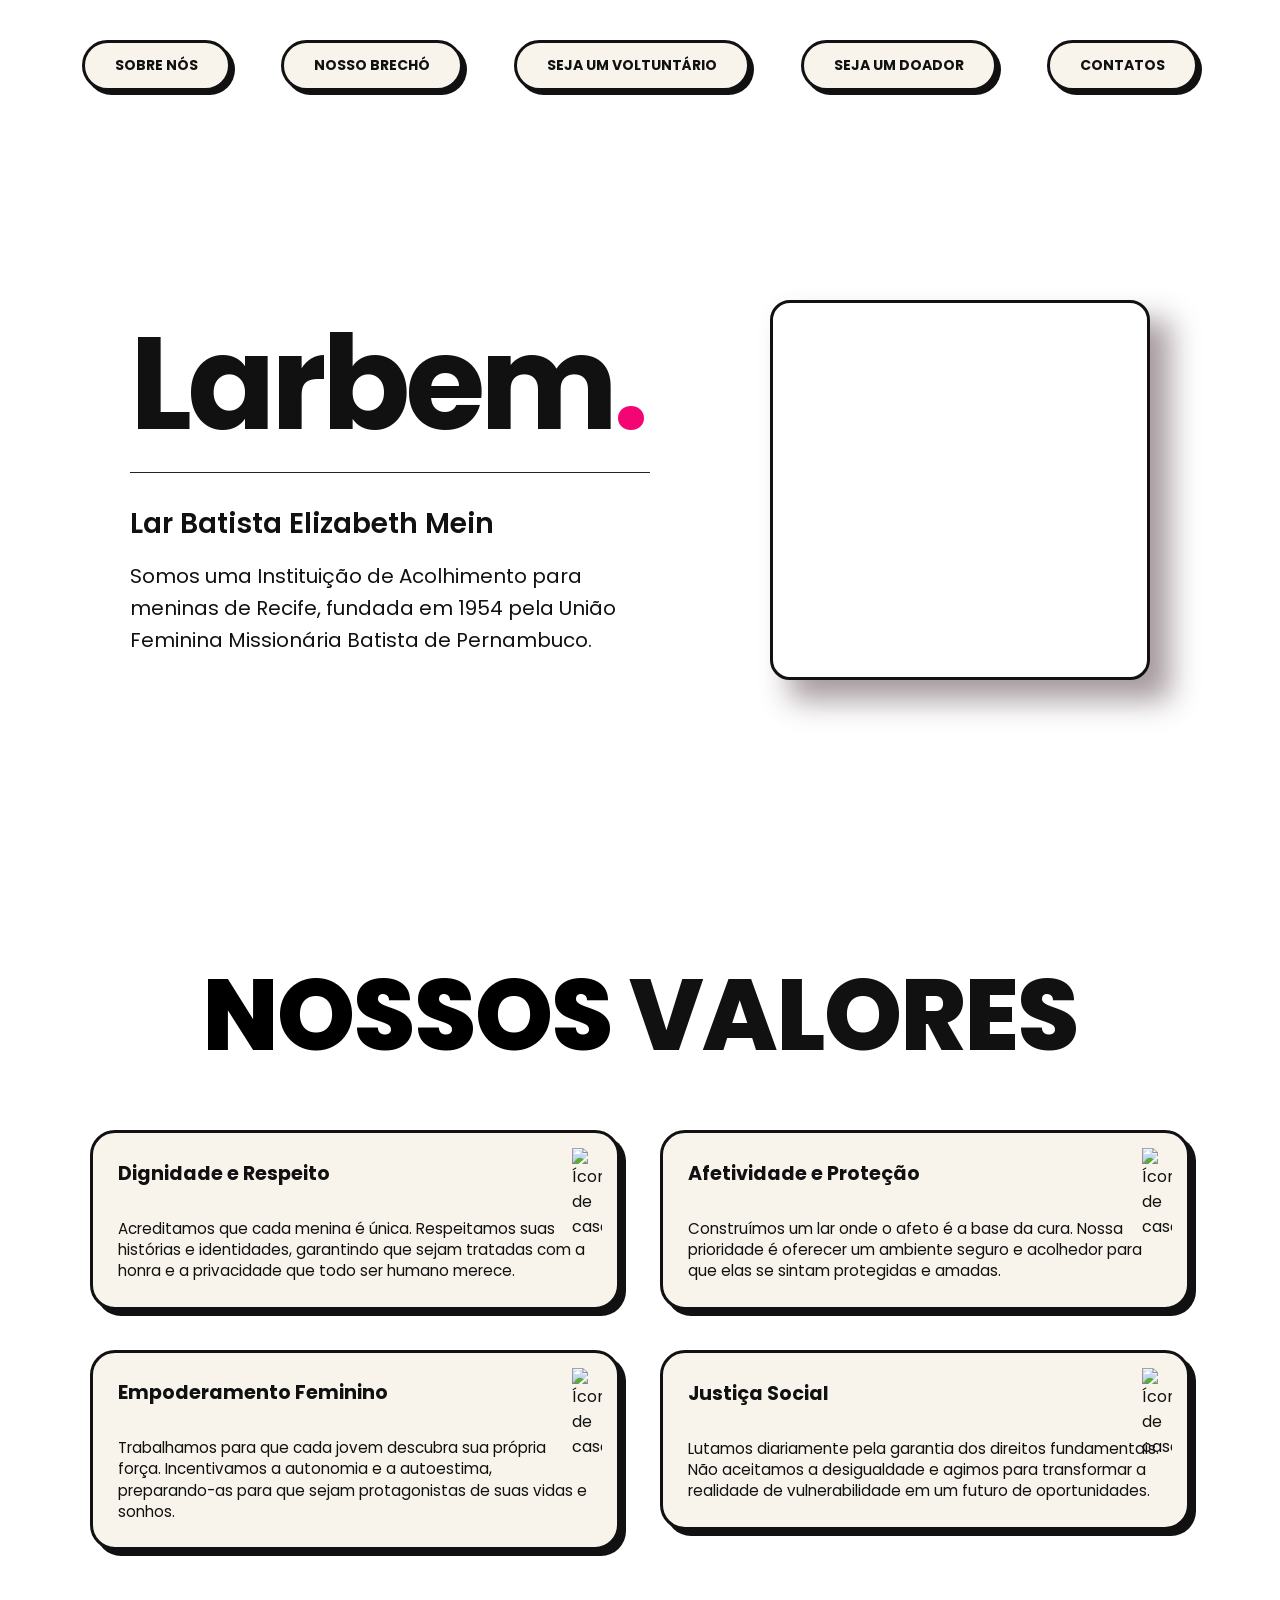
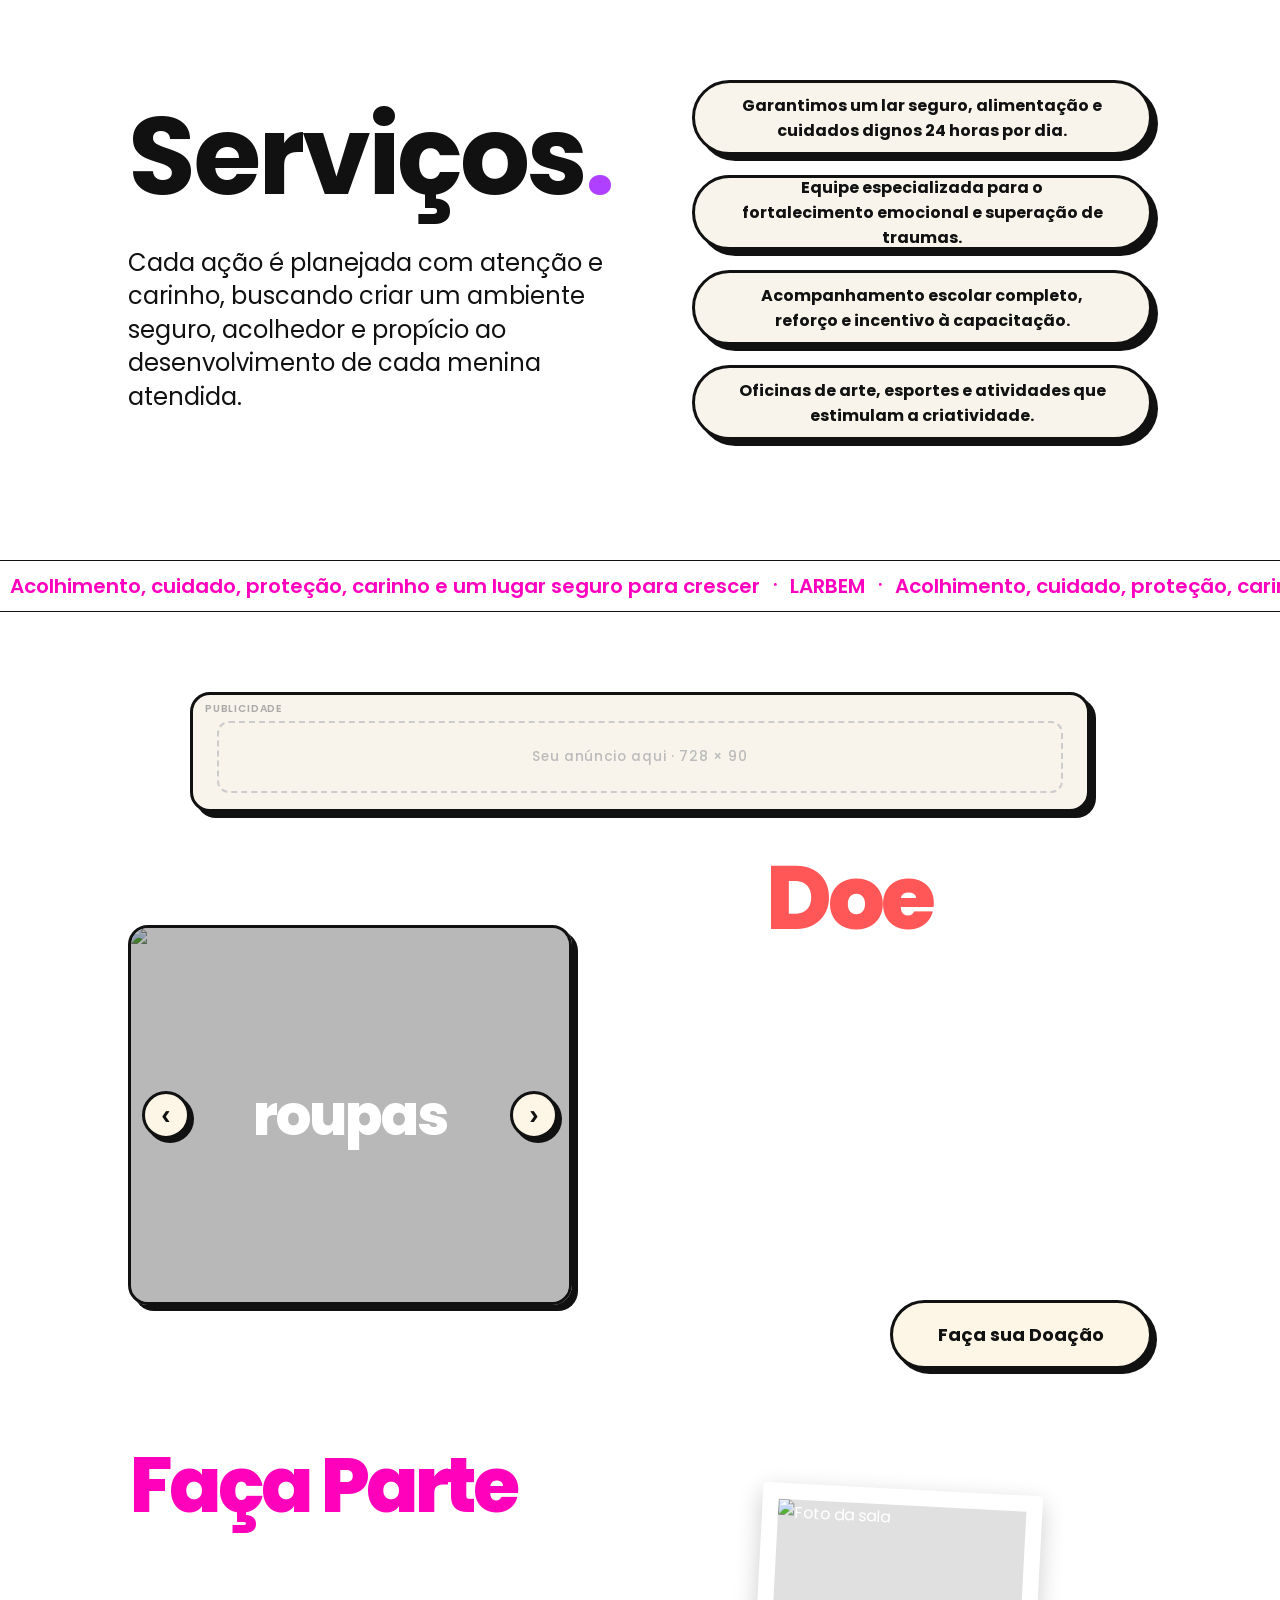
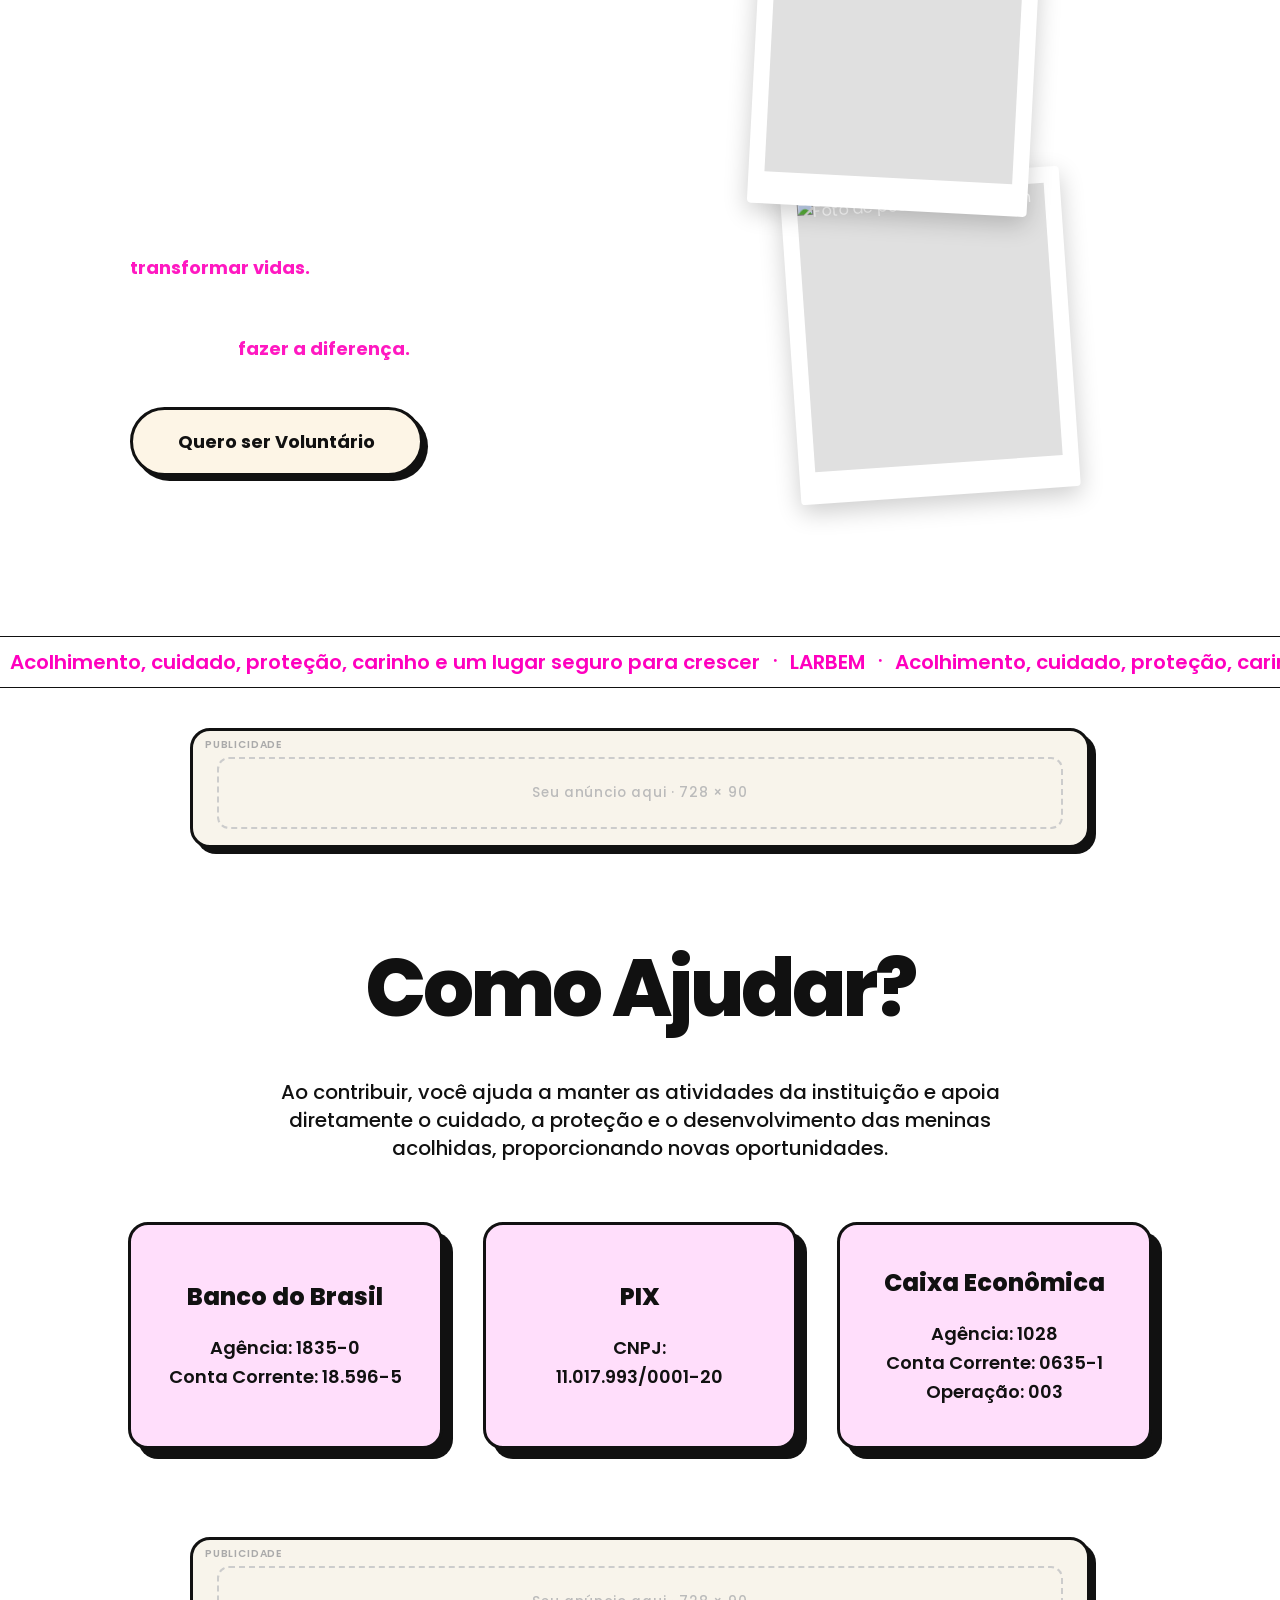
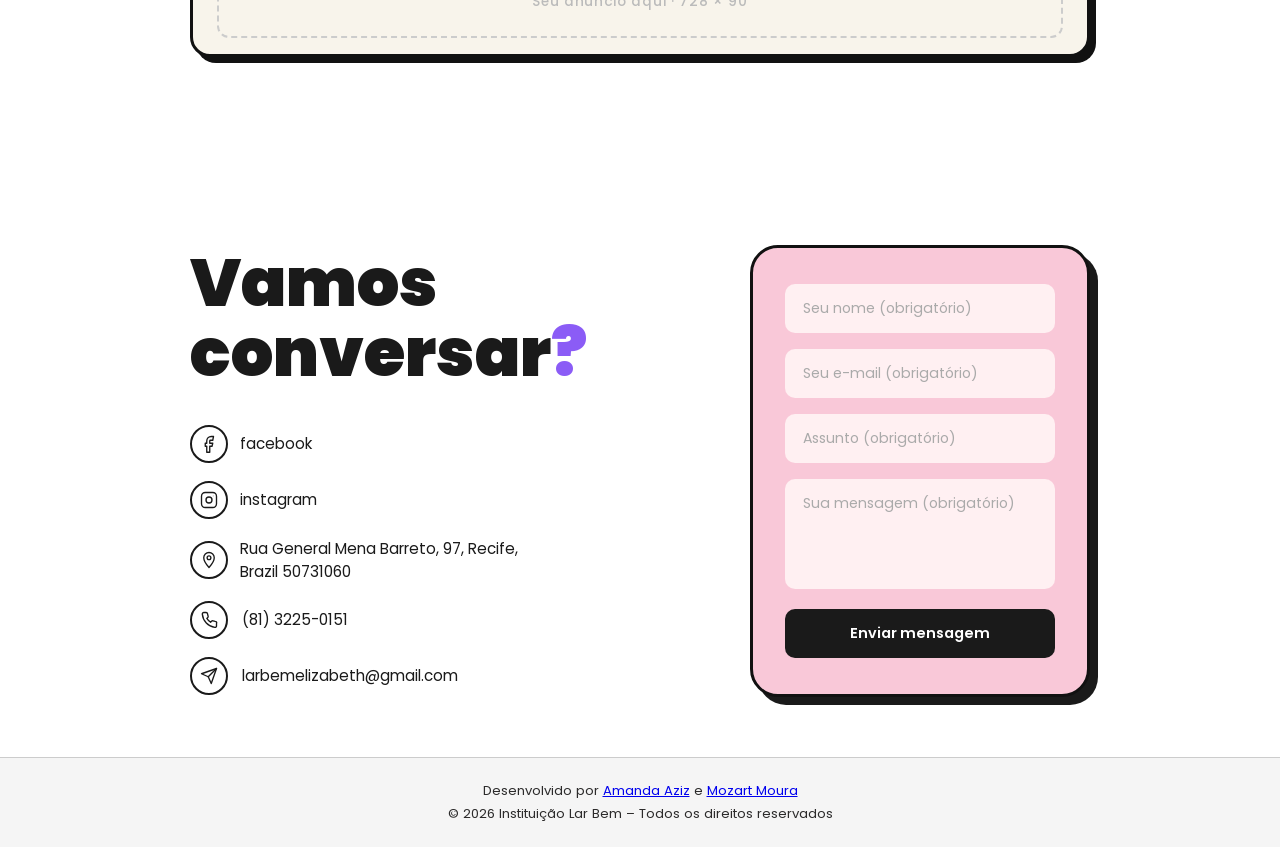
==== commit fa8a4dbc: "adicionar area para anuncios ao site" ====
--- a/LarBem/src/index.html
+++ b/LarBem/src/index.html
@@ -241,7 +241,7 @@
 
 <!-- ====================================================== QUARTA SEÇÃO DO SITE - LOJA E BAZAR =============================================== -->
 
-<!-- FAIXA ANIMADA (MARQUEE) -->
+<!-- FAIXA ANIMADA (MARQUEE) — divisória entre Serviços e Quarta Seção -->
 <div class="marquee">
   <div class="marquee-content">
     <span>Acolhimento, cuidado, proteção, carinho e um lugar seguro para crescer ㆍ LARBEM ㆍ Acolhimento, cuidado, proteção, carinho e um lugar seguro para crescer ㆍ LARBEM ㆍ</span>
@@ -249,7 +249,33 @@
   </div>
 </div>
 
-<div id="QUARTA-SECAO">
+<div id="QUARTA-SECAO" style="padding-top: 40px;">
+
+<!-- ╔══════════════════════════════════════════════════════════════╗
+     ║  BLOCO DE ANÚNCIO 1 — Banner Leaderboard (após Serviços)   ║
+     ║  Substitua o conteúdo interno pelo seu script do AdSense   ║
+     ╚══════════════════════════════════════════════════════════════╝ -->
+<div class="ad-wrapper" style="padding-bottom: 48px;">
+  <div class="ad-container ad-leaderboard">
+    <span class="ad-label">Publicidade</span>
+
+    <!-- ▼▼▼ COLE AQUI O SCRIPT DO GOOGLE ADSENSE ▼▼▼ -->
+    <!-- Exemplo:
+    <ins class="adsbygoogle"
+         style="display:block"
+         data-ad-client="ca-pub-XXXXXXXXXXXXXXXX"
+         data-ad-slot="XXXXXXXXXX"
+         data-ad-format="auto"
+         data-full-width-responsive="true"></ins>
+    <script>(adsbygoogle = window.adsbygoogle || []).push({});</script>
+    -->
+    <div class="ad-placeholder">
+      <p>Seu anúncio aqui · 728 × 90</p>
+    </div>
+    <!-- ▲▲▲ FIM DO BLOCO DE ANÚNCIO ▲▲▲ -->
+
+  </div>
+</div>
 
 <section class="quarta-secao">
   <div class="quarta-secao-inner">
@@ -348,11 +374,36 @@
 
 </div>
 
-<!-- FAIXA ANIMADA (MARQUEE) -->
+<!-- FAIXA ANIMADA (MARQUEE) — divisória entre Faça Parte e Como Ajudar -->
 <div class="marquee">
   <div class="marquee-content">
     <span>Acolhimento, cuidado, proteção, carinho e um lugar seguro para crescer ㆍ LARBEM ㆍ Acolhimento, cuidado, proteção, carinho e um lugar seguro para crescer ㆍ LARBEM ㆍ</span>
     <span>Acolhimento, cuidado, proteção, carinho e um lugar seguro para crescer ㆍ LARBEM ㆍ Acolhimento, cuidado, proteção, carinho e um lugar seguro para crescer ㆍ LARBEM ㆍ</span>
+  </div>
+</div>
+
+<!-- ╔══════════════════════════════════════════════════════════════╗
+     ║  BLOCO DE ANÚNCIO 2 — Banner Leaderboard (após Voluntário) ║
+     ╚══════════════════════════════════════════════════════════════╝ -->
+<div class="ad-wrapper">
+  <div class="ad-container ad-leaderboard">
+    <span class="ad-label">Publicidade</span>
+
+    <!-- ▼▼▼ COLE AQUI O SCRIPT DO GOOGLE ADSENSE ▼▼▼ -->
+    <!-- Exemplo:
+    <ins class="adsbygoogle"
+         style="display:block"
+         data-ad-client="ca-pub-XXXXXXXXXXXXXXXX"
+         data-ad-slot="XXXXXXXXXX"
+         data-ad-format="auto"
+         data-full-width-responsive="true"></ins>
+    <script>(adsbygoogle = window.adsbygoogle || []).push({});</script>
+    -->
+    <div class="ad-placeholder">
+      <p>Seu anúncio aqui · 728 × 90</p>
+    </div>
+    <!-- ▲▲▲ FIM DO BLOCO DE ANÚNCIO ▲▲▲ -->
+
   </div>
 </div>
 
@@ -400,6 +451,34 @@
       <p>Operação: 003</p>
     </div>
   </div>
+
+  <!-- ╔══════════════════════════════════════════════════════════════╗
+       ║  BLOCO DE ANÚNCIO 3 — Google AdSense (após Como Ajudar)   ║
+       ║  Cole abaixo o script gerado pelo Google AdSense          ║
+       ╚══════════════════════════════════════════════════════════════╝ -->
+  <div class="ad-wrapper" style="margin: 48px auto;">
+    <div class="ad-container ad-leaderboard">
+      <span class="ad-label">Publicidade</span>
+
+      <!-- ▼▼▼ COLE AQUI O SCRIPT DO GOOGLE ADSENSE ▼▼▼ -->
+      <!-- Exemplo:
+      <ins class="adsbygoogle"
+           style="display:block"
+           data-ad-client="ca-pub-XXXXXXXXXXXXXXXX"
+           data-ad-slot="XXXXXXXXXX"
+           data-ad-format="auto"
+           data-full-width-responsive="true"></ins>
+      <script>(adsbygoogle = window.adsbygoogle || []).push({});</script>
+      -->
+      <div class="ad-placeholder">
+        <p>Seu anúncio aqui · 728 × 90</p>
+      </div>
+      <!-- ▲▲▲ FIM DO BLOCO DE ANÚNCIO ▲▲▲ -->
+
+    </div>
+  </div>
+  <!-- ▲▲▲ FIM DO BLOCO ADSENSE ▲▲▲ -->
+
 </section>
 </div>
 
--- a/LarBem/src/css/style.css
+++ b/LarBem/src/css/style.css
@@ -863,4 +863,184 @@
   color: #2c2b2b;      /*original #555*/
   line-height: 1.7;
   background-color: whitesmoke; 
+}
+
+/* ================================================================
+   BLOCOS DE ANÚNCIO & EMPRESAS PARCEIRAS
+   Identidade visual: soft brutalism (bordas pretas, sombra sólida)
+   ================================================================ */
+
+/* ── Wrapper externo dos banners leaderboard ── */
+.ad-wrapper {
+  width: 100%;
+  padding: 40px 5% 0;
+  display: flex;
+  justify-content: center;
+}
+
+/* ── Container principal do banner ── */
+.ad-container {
+  position: relative;
+  border: 3px solid #111;
+  border-radius: 20px;
+  box-shadow: 6px 6px 0 #111;
+  background: #f8f4eb;
+  display: flex;
+  align-items: center;
+  justify-content: center;
+  overflow: hidden;
+}
+
+/* ── Leaderboard (728×90 expandido) ── */
+.ad-leaderboard {
+  width: 100%;
+  max-width: 900px;
+  min-height: 100px;
+  padding: 16px 24px;
+}
+
+/* ── Rótulo discreto "Publicidade" ── */
+.ad-label {
+  position: absolute;
+  top: 6px;
+  left: 12px;
+  font-size: 0.65rem;
+  font-weight: 600;
+  letter-spacing: 0.08em;
+  text-transform: uppercase;
+  color: #aaa;
+  pointer-events: none;
+}
+
+/* ── Placeholder visual (remova quando inserir o AdSense/imagem) ── */
+.ad-placeholder {
+  width: 100%;
+  min-height: 72px;
+  border: 2px dashed #ccc;
+  border-radius: 12px;
+  display: flex;
+  align-items: center;
+  justify-content: center;
+  color: #bbb;
+  font-size: 0.85rem;
+  font-weight: 500;
+  letter-spacing: 0.05em;
+  margin-top: 10px;
+}
+
+/* ── Seção Empresas Parceiras ── */
+.patrocinadores-wrapper {
+  width: 100%;
+  max-width: 900px;
+  margin: 56px auto 0;
+  text-align: center;
+}
+
+.patrocinadores-titulo {
+  font-size: clamp(1.6rem, 4vw, 2.4rem);
+  font-weight: 900;
+  letter-spacing: -1px;
+  color: #111;
+  margin-bottom: 8px;
+}
+
+.patrocinadores-titulo span {
+  color: #c026d3; /* mesma cor accent do site */
+}
+
+.patrocinadores-subtitulo {
+  font-size: 0.95rem;
+  color: #555;
+  margin-bottom: 32px;
+}
+
+/* ── Grid de cards dos parceiros ── */
+.patrocinadores-grid {
+  display: grid;
+  grid-template-columns: repeat(4, 1fr);
+  gap: 20px;
+}
+
+/* ── Card individual do parceiro ── */
+.parceiro-card {
+  border: 3px solid #111;
+  border-radius: 18px;
+  box-shadow: 5px 5px 0 #111;
+  background: #f8f4eb;
+  padding: 24px 16px;
+  display: flex;
+  align-items: center;
+  justify-content: center;
+  min-height: 110px;
+  transition: transform 0.15s, box-shadow 0.15s;
+}
+
+.parceiro-card:hover {
+  transform: translate(-2px, -2px);
+  box-shadow: 7px 7px 0 #111;
+}
+
+/* ── Placeholder do logo (remova quando inserir a imagem real) ── */
+.ad-logo-ph {
+  width: 100%;
+  min-height: 60px;
+  border: 2px dashed #ccc;
+  border-radius: 10px;
+  display: flex;
+  align-items: center;
+  justify-content: center;
+  color: #bbb;
+  font-size: 0.78rem;
+  font-weight: 500;
+}
+
+/* ── Logo real (ativa quando você substituir o placeholder) ── */
+.parceiro-card img {
+  max-width: 100%;
+  max-height: 70px;
+  object-fit: contain;
+  filter: grayscale(30%);
+  transition: filter 0.2s;
+}
+
+.parceiro-card:hover img {
+  filter: grayscale(0%);
+}
+
+/* ── Responsivo: tablets ── */
+@media (max-width: 900px) {
+  .patrocinadores-grid {
+    grid-template-columns: repeat(2, 1fr);
+  }
+
+  .ad-leaderboard {
+    min-height: 80px;
+  }
+}
+
+/* ── Responsivo: mobile ── */
+@media (max-width: 600px) {
+  .ad-wrapper {
+    padding: 32px 5% 0;
+  }
+
+  .ad-leaderboard {
+    border-radius: 14px;
+    min-height: 70px;
+  }
+
+  .patrocinadores-grid {
+    grid-template-columns: repeat(2, 1fr);
+    gap: 14px;
+  }
+
+  .parceiro-card {
+    min-height: 90px;
+    padding: 16px 12px;
+    border-radius: 14px;
+  }
+
+  .patrocinadores-wrapper {
+    margin-top: 40px;
+  }
 }
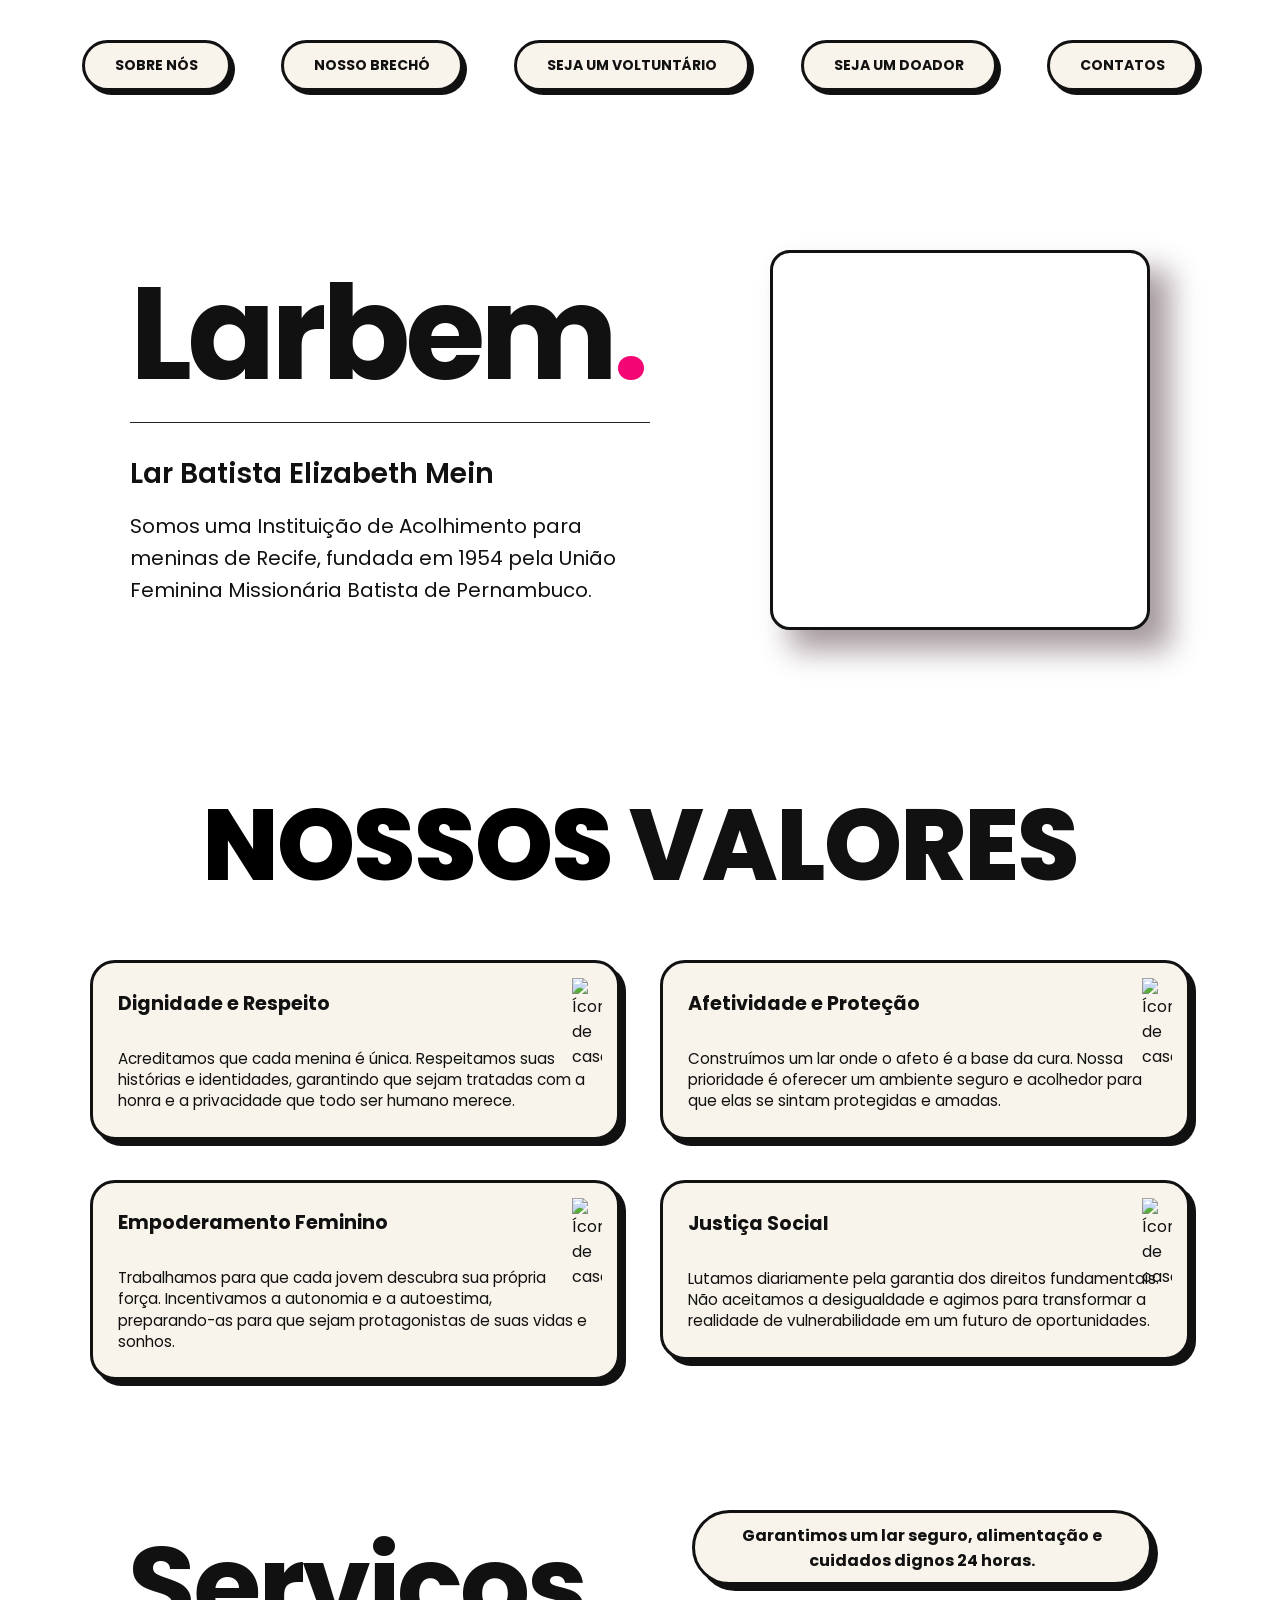
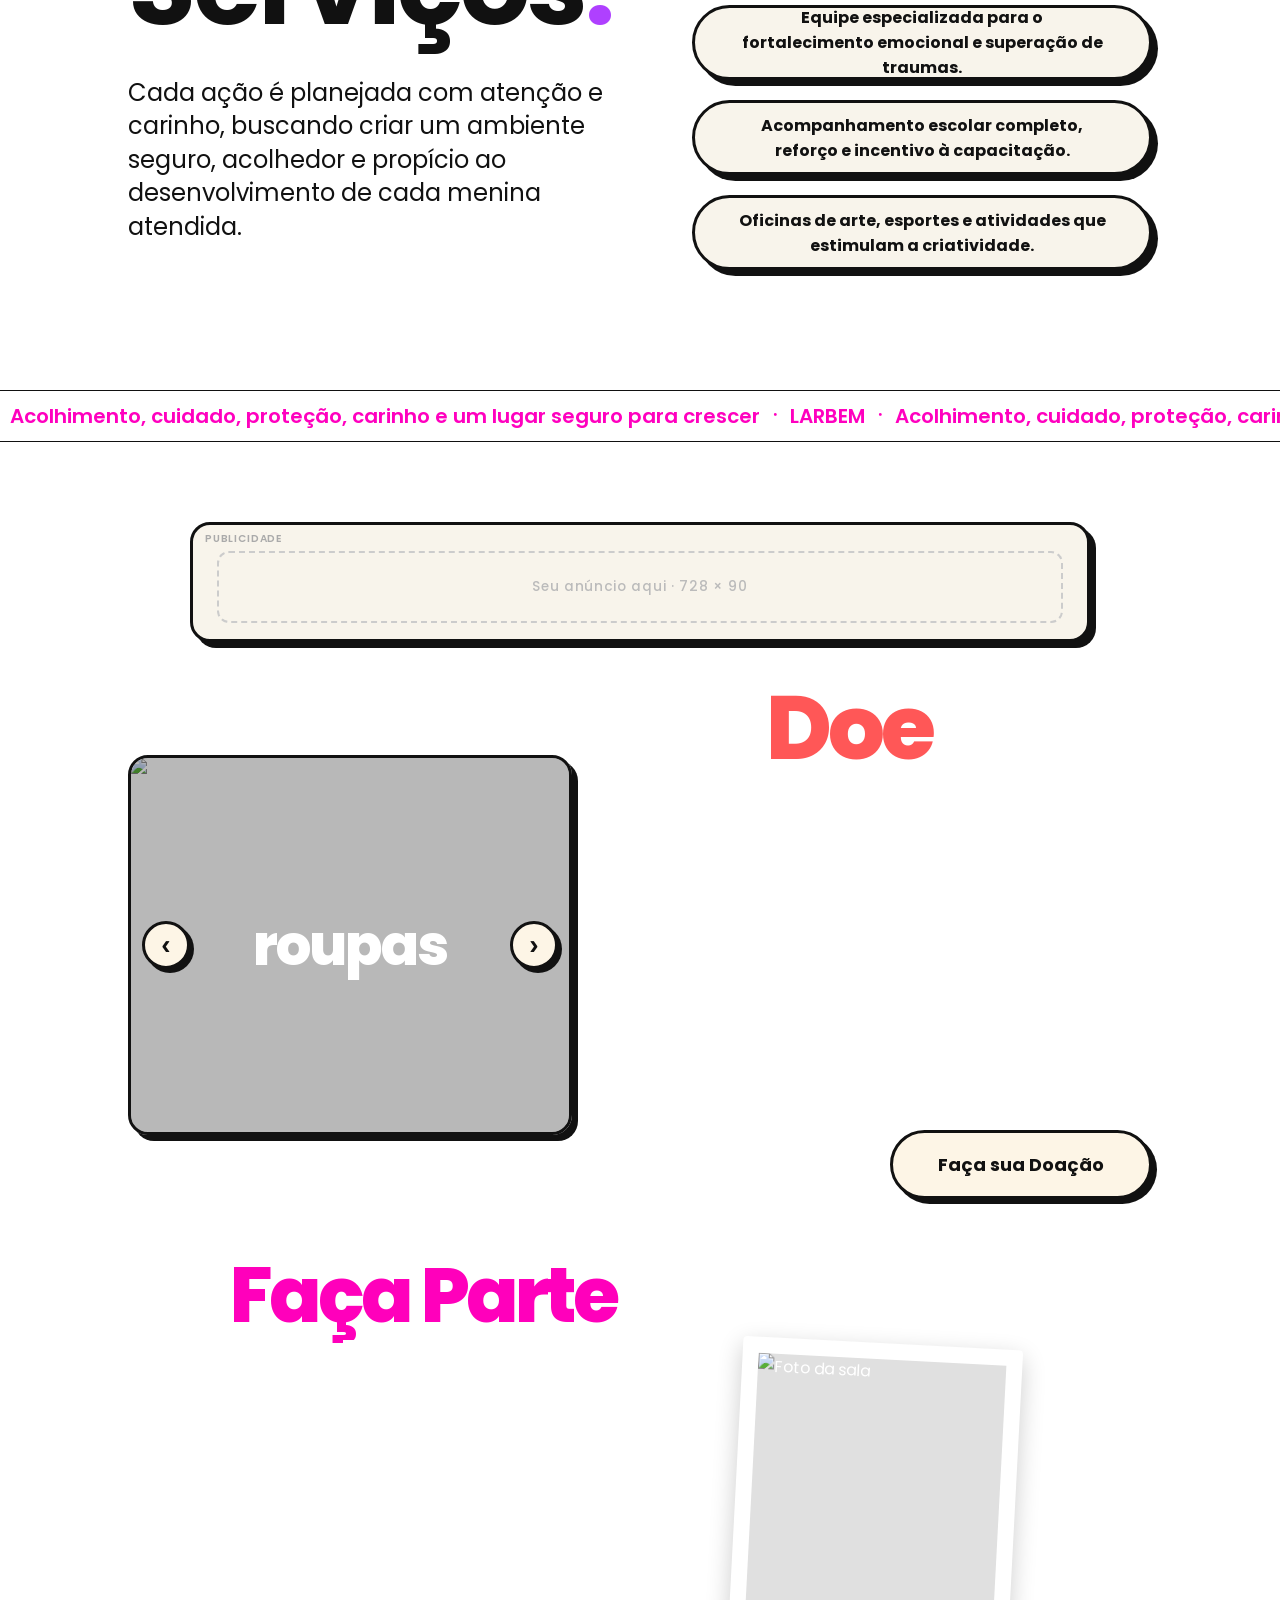
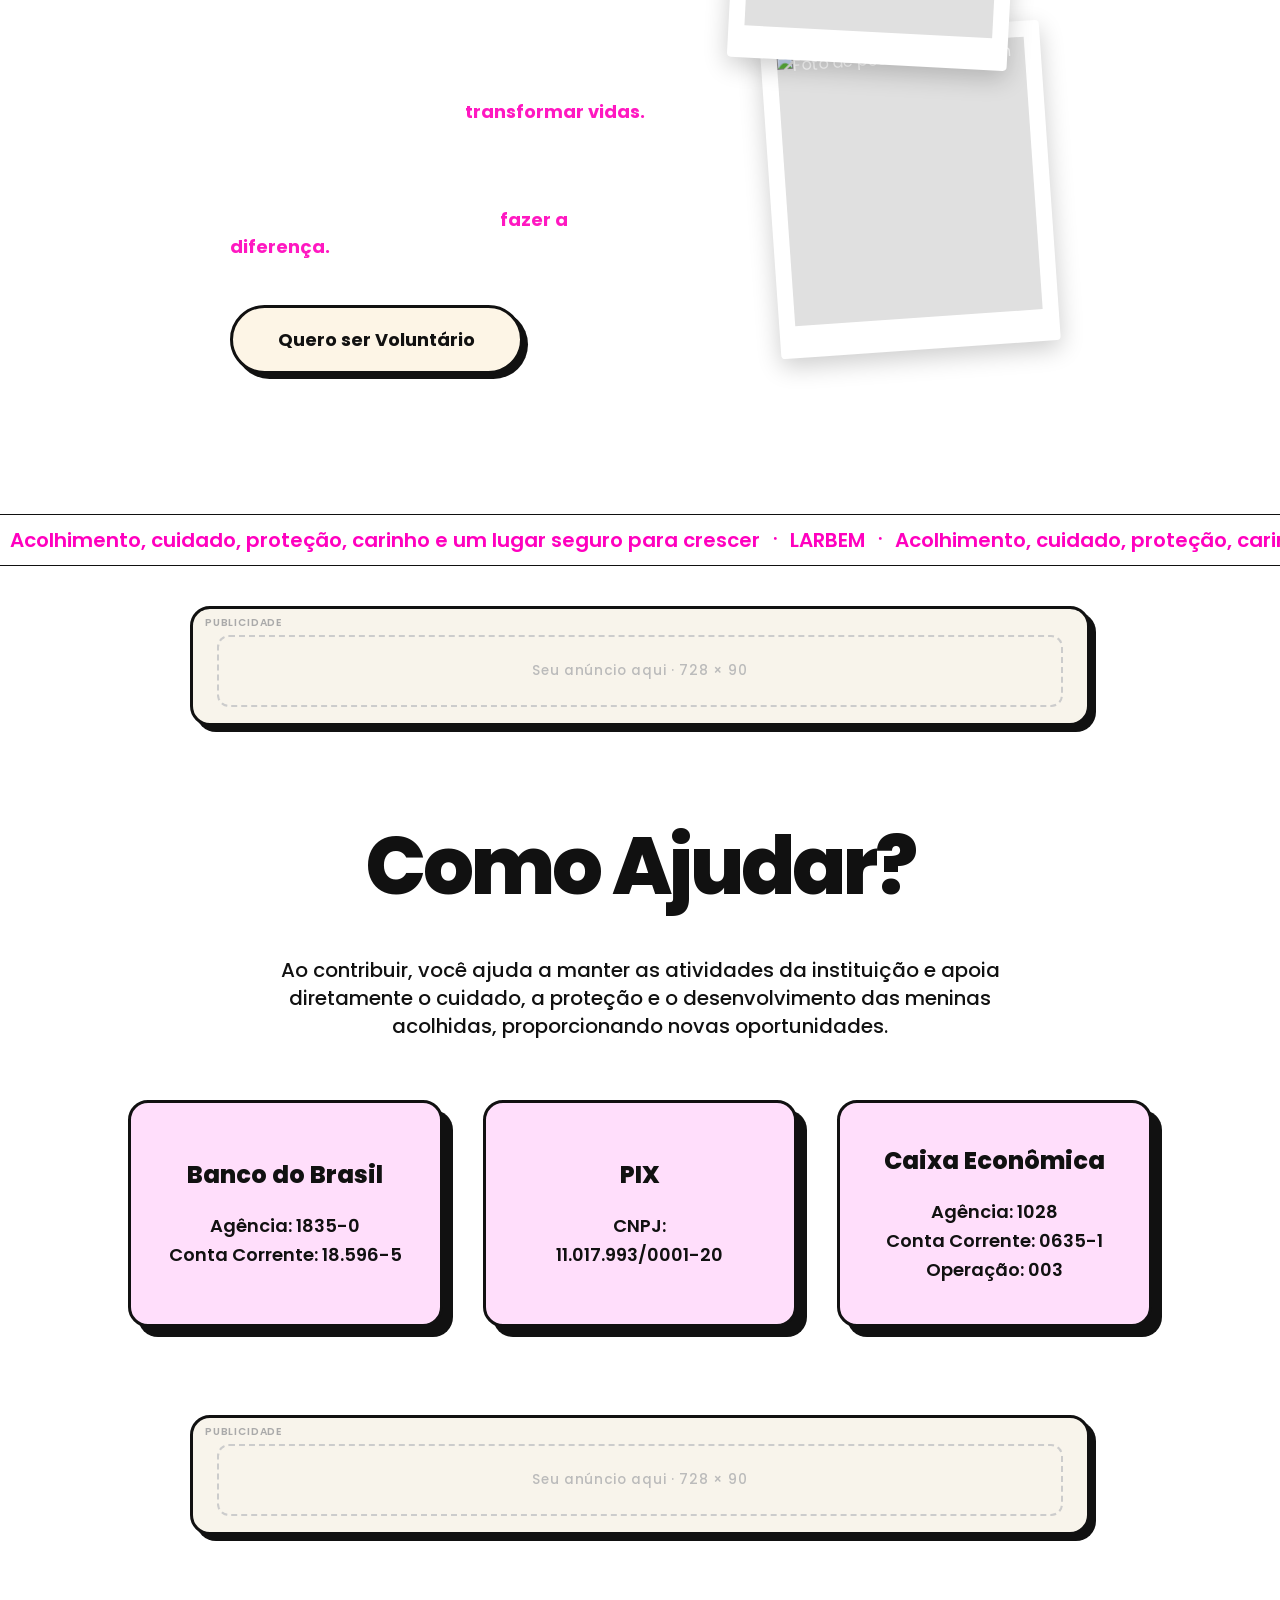
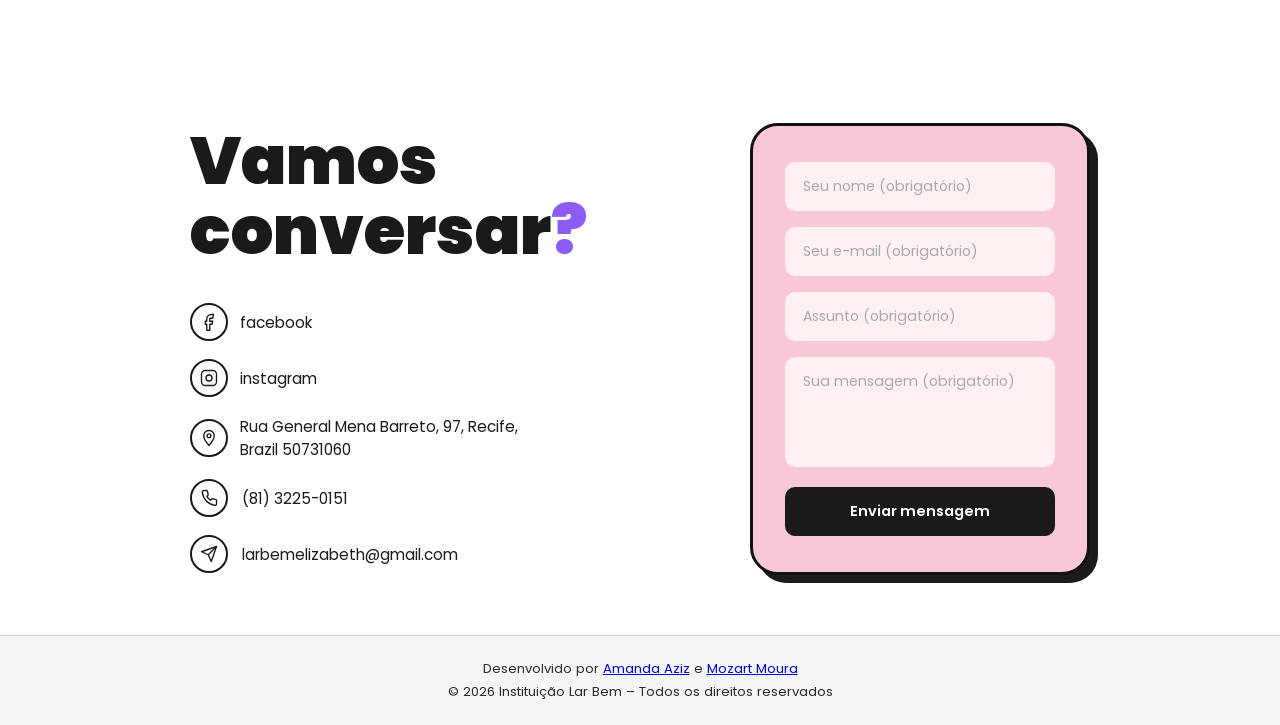
==== commit e4aa9ef5: "RESPONSIVO FINALIZADO + SITE ALINHADO" ====
--- a/LarBem/src/index.html
+++ b/LarBem/src/index.html
@@ -152,26 +152,26 @@
       </div>
     </div>
 
-  </div>    <!-- FIM DA PARTE DOS CARDS COM OS VALORES -->
-
-  <script>
-    const observerOptions = {
-      threshold: 0.1 // Ativa quando 10% do card aparece
-    };
-    const observer = new IntersectionObserver((entries) => {
-      entries.forEach((entry) => {
-        if (entry.isIntersecting) {
-          entry.target.classList.add('aparecer');
-        }
+    </div>    <!-- FIM DA PARTE DOS CARDS COM OS VALORES -->
+
+    <script>
+      const observerOptions = {
+        threshold: 0.1 // Ativa quando 10% do card aparece
+      };
+      const observer = new IntersectionObserver((entries) => {
+        entries.forEach((entry) => {
+          if (entry.isIntersecting) {
+            entry.target.classList.add('aparecer');
+          }
+        });
+      }, observerOptions);
+      // Seleciona todos os cards de valor
+      document.querySelectorAll('.valor-content').forEach((card) => {
+        observer.observe(card);
       });
-    }, observerOptions);
-    // Seleciona todos os cards de valor
-    document.querySelectorAll('.valor-content').forEach((card) => {
-      observer.observe(card);
-    });
-    </script>
-
-</div>
+      </script>
+
+  </div>
 
 
 </section>
@@ -198,7 +198,7 @@
     <!-- Lado Direito: Lista de Cards -->
     <div class="servicos-lista">        <!-- essa parte do java é pro botao nao executar ação nenhuma do clique -->
   <a href="javascript:void(0)" class="servico-item">
-    <p>Garantimos um lar seguro, alimentação e cuidados dignos 24 horas por dia.</p>
+    <p>Garantimos um lar seguro, alimentação e cuidados dignos 24 horas.</p>
   </a>
 
   <a href="javascript:void(0)" class="servico-item">
@@ -239,7 +239,7 @@
 
 </div>
 
-<!-- ====================================================== QUARTA SEÇÃO DO SITE - LOJA E BAZAR =============================================== -->
+<!-- ================================================== QUARTA SEÇÃO DO SITE - VOLUNTARIO E BAZAR ============================================= -->
 
 <!-- FAIXA ANIMADA (MARQUEE) — divisória entre Serviços e Quarta Seção -->
 <div class="marquee">
--- a/LarBem/src/css/style.css
+++ b/LarBem/src/css/style.css
@@ -43,6 +43,20 @@
   scroll-margin-top: 80px; 
 }
 
+/* ================================================================
+   ALINHAMENTO GLOBAL — padding lateral uniforme no desktop
+   Todas as seções respeitam a mesma margem lateral de 10%
+   ================================================================ */
+
+.contact-section {
+  padding-left: 10%;
+  padding-right: 10%;
+}
+
+.ad-wrapper {
+  padding-left: 10%;
+  padding-right: 10%;
+}
 
 /* ============================================================== PRIMEIRA SEÇÃO =============================================================== */
 
@@ -89,17 +103,18 @@
   display: flex;
   align-items: center;
   justify-content: center; 
-  min-height: 100vh;
-  width: 100%; /* Garante que ocupa toda a largura */
-  margin: 0;   /* Remove o auto que centraliza */
-  padding: 80px 60px 0 60px;
+  min-height: auto;
+  width: 100%;
+  margin: 0;
+  padding: 250px 60px 100px 60px;
+/*          ^  quanto maior, mais desce */
   gap: 120px; 
 }
 
 
 .hero-left {
-  flex: 0 1 auto; /* Impede que o texto empurre o card */
-  max-width: 600px; /* Limita a largura do texto para ele não encostar no card */
+  flex: 0 1 auto; 
+  max-width: 600px; 
 }
 
 .logo-text {
@@ -191,23 +206,23 @@
     position: absolute;
     top: 15px;
     right: 15px;
-    width: 30px; /* Reduzido de 40px */
+    width: 30px; 
     height: auto;
 }
 
 .valores-section {
   width: 100%;
-  padding: 40px 20px; /* Padding menor em cima/baixo e nas laterais */
+  padding: 40px 20px; 
   display: flex;
   flex-direction: column;
   align-items: center;
 }
 
 .valores-titulo {
-  font-size: 100px; /* Reduzido de 110px */
+  font-size: 100px;
   font-weight: 800;
   letter-spacing: -2px;
-  margin-bottom: 40px; /* Reduzido de 60px */
+  margin-bottom: 40px; 
   width: 100%;
   max-width: 1100px;
   text-align: center;
@@ -226,16 +241,16 @@
 }
 
 .valor-content {
-  border-radius: 25px; /* Levemente menor */
+  border-radius: 25px; 
   background: #f8f4eb;
   border: 3px solid #111;
   padding: 25px;
-  height: auto; /*  250px para auto para o card se ajustar ao texto */
-  min-height: 180px; /* Define uma altura mínima menor que os 250px anteriores */
+  height: auto; 
+  min-height: 180px; 
   display: flex;
   flex-direction: column;
   justify-content: center;
-  box-shadow: 6px 6px 0px #111; /* Sombra levemente menor */
+  box-shadow: 6px 6px 0px #111; 
   position: relative;
   opacity: 0;
   transform: translateY(50px);  
@@ -243,7 +258,7 @@
 }
 
 .valor-content p {
-  font-size: 0.95rem; /* Fonte um pouco menor para economizar espaço */
+  font-size: 0.95rem; 
   line-height: 1.4;
 }
 
@@ -323,7 +338,7 @@
   flex: 1;
   display: flex;
   flex-direction: column;
-  gap: 20px; /* Espaçamento entre os cards cor behe */
+  gap: 20px; /* Espaçamento entre os cards cor bege */
 }
 
 .servico-item {
@@ -392,7 +407,6 @@
 }
 
 
-
 /* ================================================================ QUARTA SEÇÃO ============================================================== */
 
 /* FAIXA ANIMADA */
@@ -439,7 +453,7 @@
   margin: 0 auto;
   display: flex;
   flex-direction: column;
-  gap: 230px;                  /* MUDAR AQUI SE QUISER AUMENTAR A DISTANCIA ENTRE AS SEÇÕES DA LOJA E DO BAZAR... */
+  gap: 230px;  /* MUDAR AQUI SE QUISER AUMENTAR A DISTANCIA ENTRE AS SEÇÕES DA LOJA E DO BAZAR... */
 }
 
 /* === LINHA 1: CARROSSEL === */
@@ -614,42 +628,15 @@
 .bazar-carousel-btn-prev { left: 14px; }
 .bazar-carousel-btn-next { right: 14px; }
 
-/* === RESPONSIVO === */
-@media (max-width: 900px) {
-  .linha-loja,
-  .linha-bazar {
-    flex-direction: column;
-    gap: 40px;
-  }
-
-  .doacao-info-col {
-    text-align: center;
-  }
-  .doacao-subtitulo,
-  .doacao-texto {
-    margin-left: auto;
-    margin-right: auto;
-  }
-  .bazar-carousel {
-    height: 260px;
-  }
-}
-@media (max-width: 600px) {
-  .bazar-carousel { height: 200px; }
-  .bazar-slide span { font-size: 36px; }
-  .categoria-item span { font-size: 32px; }
-  .doacao-titulo { font-size: 52px; }
-}
-
 
 /* ========== VOLUNTARIADO ========== */
 #VOLUNTARIO-SECAO {
     width: 100%;
     min-height: 550px; 
     display: flex;
-    justify-content: space-between; 
+    justify-content: center; 
     align-items: center; 
-    padding: 60px 8%; 
+    padding: 60px 10%; 
     box-sizing: border-box;
     gap: 40px; 
 }
@@ -658,7 +645,7 @@
     max-width: 550px; 
     text-align: left; 
     color: #ffffff; 
-    margin-left: -80px;
+    margin-left: 0px;
 }
 
 .Voluntario-section h2 {
@@ -777,6 +764,8 @@
 /* CONTEÚDO DA SEÇÃO */
 .ajudar-section {
   padding: 80px 10%;
+  padding-left: 10%;
+  padding-right: 10%;
   text-align: center;
 }
 
@@ -814,7 +803,7 @@
 }
 
 .ajudar-card {
-  background-color: #ffdefb;  /*original: ffbdf7*/
+  background-color: #ffdefb;
   border: 3px solid #111;
   border-radius: 20px;
   padding: 40px 20px;
@@ -852,7 +841,7 @@
 }
 
 
-/* ================================================================ SEXTA SEÇÃO ==================================== */
+/* ================================================================ SEXTA SEÇÃO =============================================================== */
 
 /* FOOTER  */
 footer {
@@ -862,7 +851,8 @@
   font-size: 0.82rem;
   color: #2c2b2b;      /*original #555*/
   line-height: 1.7;
-  background-color: whitesmoke; 
+  background-color: whitesmoke;
+   
 }
 
 /* ================================================================
--- a/LarBem/src/css/resp.css
+++ b/LarBem/src/css/resp.css
@@ -1,107 +1,268 @@
-/* ==================================================== 
-
-    RESPONSIVIDADE DO SITE PARA MOBILE E TABLET
-
-    =================================================== */
-
+/* ================================================================
+   resp.css — Media Queries de Responsividade
+   Apenas responsividade. Não altera o design base do style.css.
+   ================================================================
+
+   BREAKPOINTS:
+   Tablet  → max-width: 1024px
+   Mobile  → max-width: 480px
+   ================================================================ */
+
+/* ─────────────────────────────────────────────────────────────────
+   META VIEWPORT — garanta que esta tag esteja no <head> do HTML:
+   <meta name="viewport" content="width=device-width, initial-scale=1.0">
+   (Já está no seu HTML — nada a fazer aqui.)
+   ───────────────────────────────────────────────────────────────── */
 
 
 /* ────────────────────────────────────────────────────────────────
-   BOTÃO HAMBURGUER — oculto por padrão no desktop
+            BOTÃO HAMBURGUER — oculto por padrão no desktop
    ──────────────────────────────────────────────────────────────── */
 .btn-hamburger {
   display: none;
 }
 
 
-/* ────────────────────────────────────────────────────────────────
-   
-    RESPONSIVO PARA TABLETS GRANDES  (≤ 1200px)
-   
-    ──────────────────────────────────────────────────────────────── */
-
-@media (max-width: 1200px) {
-
-  /* ==================================== PRIMEIRA SEÇÃO */
+/* ================================================================
+                                TABLET  ·  até 1024px
+   ================================================================ */
+@media (max-width: 1024px) {
+
+  /* ── NAVEGAÇÃO ── */
+  .nav {
+    padding: 20px 5%;
+    position: relative;
+  }
+
+  .nav a {
+    display: none;
+    padding: 10px 18px;
+    font-size: 13px;
+  }
+
+  .btn-hamburger {
+    display: flex !important;
+    position: fixed;
+    top: 20px;           /* topo do painel */
+    right: 8px;          /* dentro da área do painel (260px de largura) */
+    transform: none;     /* remove o translateY(-50%) */
+    z-index: 200;
+    background: #f8f4eb;
+    border: 3px solid #111;
+    border-radius: 50px;
+    padding: 8px 14px;
+    font-size: 18px;
+    font-weight: 700;
+    cursor: pointer;
+    box-shadow: 3px 3px 0 #111;
+    transition: all 0.2s;
+  }
+
+  .btn-hamburger:hover {
+    padding-left: 16px;
+  }
+
+  /* Menu aberto — painel lateral direito */
+  .nav.menu-aberto {
+    display: flex !important;
+    flex-direction: column;
+    align-items: flex-end; 
+    justify-content: center;  /* centraliza os links verticalmente */
+    align-items: flex-start;
+    flex-wrap: nowrap;
+    background: rgba(248, 244, 235, 0.10);  
+    backdrop-filter: blur(10px);
+    -webkit-backdrop-filter: blur(10px);
+    border-radius: 20px 0 0 20px;
+    border: 2px solid #111;
+    border-right: none;
+    padding: 80px 24px 40px 24px;
+    gap: 30px;
+    position: fixed;
+    top: 0;
+    right: 0;
+    height: 100vh;   /* ocupa a tela toda */
+    width: 360px;
+    z-index: 100;
+    box-shadow: -6px 0 0 #111;
+  }
+
+  .nav.menu-aberto a {
+    display: flex;
+    width: 100%;
+  }
+
+  /* ── HERO (PRIMEIRA SEÇÃO) ── */
   .container {
+    flex-direction: column;
     gap: 60px;
-    padding: 80px 40px 0 40px;
+    padding: 120px 40px 60px;
+    text-align: center;
+  }
+
+  .hero-left {
+    max-width: 100%;
+    display: flex;
+    flex-direction: column;
+    align-items: center;
+    margin-top: -300px; /* negativo = sobe / positivo = desce */
   }
 
   .logo-text {
-    font-size: 100px;
-    letter-spacing: -4px;
+    font-size: 90px;
+    letter-spacing: -3px;
   }
 
   .linha {
-    width: 420px;
+    width: 100%;
+    max-width: 420px;
+  }
+
+  .titulo {
+    font-size: 22px;
+  }
+
+  .descricao {
+    font-size: 17px;
+    max-width: 100%;
   }
 
   .card {
-    width: 320px;
-    height: 320px;
-  }
-
-  /* ==================================== SEGUNDA SEÇÃO */
+    width: 300px;
+    height: 300px;
+  }
+
+  /* ── SEGUNDA SEÇÃO — VALORES ── */
+
+  .valores-section{
+    margin-top: -300px; /* negativo = sobe / positivo = desce */
+  }
+
   .valores-titulo {
-    font-size: 80px;
-  }
-
-
-  /* ==================================== TERCEIRA SEÇÃO */
+    font-size: 70px;
+    letter-spacing: -1px;
+  }
+
+  .valores-grid {
+    gap: 24px;
+  }
+
+  /* ── TERCEIRA SEÇÃO — SERVIÇOS ── */
+  .servicos-section {
+    padding: 60px 6% 80px;
+  }
+
+  .servicos-container {
+    gap: 48px;
+  }
+
   .servicos-titulo {
     font-size: 80px;
+    letter-spacing: -2px;
   }
 
   .servicos-descricao {
-    font-size: 20px;
-  }
-
-  /* ==================================== QUARTA SEÇÃO */
+    font-size: 18px;
+  }
+
+  .servico-item {
+    height: auto;
+    min-height: 75px;
+    padding: 16px 28px;
+  }
+
+  .servico-item p {
+    font-size: 14px;
+  }
+
+  /* ── QUARTA SEÇÃO — LOJA / BAZAR ── */
+  #QUARTA-SECAO {
+    padding: 60px 6%;
+  }
+
   .quarta-secao-inner {
-    gap: 140px;
+    gap: 100px;
+  }
+
+  .linha-loja {
+    flex-direction: column;
+    gap: 48px;
+  }
+
+  .bazar-carousel {
+    height: 300px;
+  }
+
+  .doacao-info-col {
+    text-align: center;
   }
 
   .doacao-titulo {
-    font-size: 72px;
-  }
-
-  /* =================== VOLUNTARIADO */
-#VOLUNTARIO-SECAO {
-  gap: 60px;
+    letter-spacing: -2px;
+  }
+
+  .doacao-subtitulo,
+  .doacao-texto {
+    margin-left: auto;
+    margin-right: auto;
+  }
+
+  /* ── VOLUNTARIADO ── */
+  #VOLUNTARIO-SECAO {
+    flex-direction: column;
+    align-items: center;
+    padding: 60px 6%;
+    gap: 60px;
+  }
+
+  .Voluntario-section {
+    max-width: 100%;
+    text-align: center;
+    margin-left: 0;
+  }
+
+  .photocard-container {
+    margin-top: 0;
+  }
+
+  /* ── QUINTA SEÇÃO — COMO AJUDAR ── */
+  .ajudar-titulo {
+    font-size: 60px;
+  }
+
+  .ajudar-descricao {
+    font-size: 17px;
+  }
+
+  .ajudar-grid {
+    grid-template-columns: repeat(3, 1fr);
+    gap: 24px;
+  }
+
+  /* ── SEXTA SEÇÃO — CONTATO ── */
+  .contact-section {
+    gap: 20px !important;
+    padding: 60px 4%;
+    justify-content: center;
+    margin-top: -60px; /* negativo = sobe / positivo = desce */
+  }
+
+  .contact-info h1 {
+    font-size: 3rem;
+  }
+
+  .contact-card {
+    width: 340px;
+    min-width: 340px;
+  }
 }
 
-.Voluntario-section h2 {
-  font-size: 68px;
-}
-
-.photocard {
-  width: 250px;
-}
-
-  /* ==================================== QUINTA SEÇÃO */
-  .ajudar-titulo {
-    font-size: 70px;
-  }
-
-
-
-
-  /* ==================================== SEXTA SEÇÃO */
-  .contact-section {
-    gap: 80px !important;
-  }
-}
-
-
-/* ────────────────────────────────────────────────────────────────
-   
-    RESPONSIVO PARA TABLET NORMAL (≤ 900px)
-   
-    ──────────────────────────────────────────────────────────────── */
-@media (max-width: 900px) {
-
-  /* NAV — links escondidos, hamburguer aparece */
+/* ================================================================
+                              MOBILE  ·  até 480px
+   ================================================================ */
+@media (max-width: 480px) {
+
+  /* ── NAVEGAÇÃO / HAMBURGER ── */
   .nav {
     padding: 20px 5%;
     position: relative;
@@ -165,437 +326,186 @@
     width: 100%;
   }
 
-  /* PRIMEIRA SEÇÃO — empilha */
+  /* ── HERO ── */
   .container {
-    flex-direction: column-reverse;
-    align-items: center;
-    padding: 80px 32px 40px 32px;
+    flex-direction: column;
     gap: 40px;
+    padding: 90px 24px 50px;
     text-align: center;
     min-height: auto;
   }
 
-  .hero-left {
-    max-width: 100%;
-    display: flex;
-    flex-direction: column;
-    align-items: center;
-  }
-
   .logo-text {
-    font-size: 72px;
-    letter-spacing: -3px;
+    font-size: 64px;
+    letter-spacing: -2px;
   }
 
   .linha {
     width: 100%;
-    max-width: 400px;
+    margin: 20px 0;
   }
 
   .titulo {
-    font-size: 22px;
+    font-size: 18px;
   }
 
   .descricao {
-    font-size: 17px;
-    max-width: 480px;
+    font-size: 15px;
+    line-height: 1.5;
   }
 
   .card {
-    width: 260px;
-    height: 260px;
-  }
-
-  /* SEGUNDA SEÇÃO */
+    width: 240px;
+    height: 240px;
+  }
+
+  .card-content {
+    padding: 24px;
+  }
+
+  /* ── SEGUNDA SEÇÃO — VALORES ── */
   .valores-titulo {
-    font-size: 60px;
+    font-size: 44px;
+    margin-bottom: 28px;
     letter-spacing: -1px;
   }
 
   .valores-grid {
     grid-template-columns: 1fr;
-    gap: 24px;
-  }
-
-  /* TERCEIRA SEÇÃO */
+    gap: 20px;
+  }
+
+  .valor-content {
+    min-height: auto;
+    padding: 20px;
+  }
+
+  .valor-content h3 {
+    font-size: 1.05rem;
+  }
+
+  .valor-content p {
+    font-size: 0.88rem;
+  }
+
+  .icone-valor {
+    width: 24px;
+  }
+
+  /* ── TERCEIRA SEÇÃO — SERVIÇOS ── */
   .servicos-section {
-    padding: 60px 8%;
+    padding: 48px 5% 60px;
   }
 
   .servicos-container {
     flex-direction: column;
-    gap: 40px;
+    gap: 36px;
   }
 
   .servicos-titulo {
-    font-size: 70px;
+    font-size: 56px;
     letter-spacing: -2px;
+    margin-bottom: 20px;
   }
 
   .servicos-descricao {
-    font-size: 18px;
+    font-size: 15px;
     max-width: 100%;
-  }
-
-  /* QUARTA SEÇÃO */
-  .quarta-secao {
-    padding: 60px 6%;
-  }
-
-  .quarta-secao-inner {
-    gap: 80px;
-  }
-
-  .categorias-lista-col {
-    width: 100%;
-  }
-
-  .categoria-item {
-    width: 100%;
-    height: 160px;
-  }
-
-  .categoria-item span {
-    font-size: 40px;
-  }
-
-  /* VOLUNTARIADO */
-#VOLUNTARIO-SECAO {
-  flex-direction: column;
-  align-items: center;
-  text-align: center;
-  gap: 60px;
-  padding: 60px 6%;
-}
-
-.Voluntario-section {
-  max-width: 100%;
-  text-align: center;
-  margin-left: 0;
-}
-
-.Voluntario-section h2 {
-  font-size: 60px;
-  letter-spacing: -2px;
-}
-
-.Voluntario-section .voluntariado-subtitulo {
-  font-size: 21px;
-}
-
-.Voluntario-section p:not(.voluntariado-subtitulo) {
-  font-size: 17px;
-}
-
-.photocard-container {
-  margin-top: 0;
-}
-
-.btn-voluntario {
-  margin-top: 10px;
-}
-
-  /* QUINTA SEÇÃO */
-  .ajudar-titulo {
-    font-size: 52px;
-    letter-spacing: -2px;
-  }
-
-  .ajudar-descricao {
-    font-size: 17px;
-  }
-
-  .ajudar-grid {
-    grid-template-columns: 1fr;
-    gap: 24px;
-    max-width: 480px;
-  }
-
-  /* SEXTA SEÇÃO */
-  .contact-section {
-    flex-direction: column !important;
-    padding: 40px 24px !important;
-    gap: 40px !important;
-  }
-
-  .contact-info {
-    max-width: 100% !important;
-  }
-
-  .contact-card {
-    width: 100%;
-    max-width: 680px;
-    margin: 0 auto;
-    padding: 36px 28px;
-  }
-}
-
-
-/* ────────────────────────────────────────────────────────────────
-   
-    RESPONSIVO PARA MOBILE  (≤ 600px)
-   
-    ──────────────────────────────────────────────────────────────── */
-
-@media (max-width: 600px) {
-
-  * {
-    box-sizing: border-box;
-  }
-
-  body {
-    text-align: center;
-  }
-
-  img {
-    display: block;
-    margin-left: auto;
-    margin-right: auto;
-    max-width: 100%;
-  }
-
-  section,
-  .container,
-  .valores-section,
-  .servicos-section,
-  .quarta-secao,
-  #VOLUNTARIO-SECAO,
-  .ajudar-section,
-  .contact-info,
-  footer {
-    text-align: center;
-  }
-
-  .container,
-  .quarta-secao-inner,
-  #VOLUNTARIO-SECAO,
-  .categorias-lista-col,
-  .valores-grid,
-  .ajudar-grid,
-  .contact-info {
-    display: flex;
-    flex-direction: column;
-    align-items: center;
-    justify-content: center;
-  }
-
-  .logo-text,
-  .titulo,
-  .descricao,
-  .valores-titulo,
-  .servicos-titulo,
-  .servicos-descricao,
-  .loja-titulo,
-  .loja-descricao,
-  .doacao-titulo,
-  .doacao-subtitulo,
-  .doacao-texto,
-  .Voluntario-section h2,
-  .Voluntario-section .voluntariado-subtitulo,
-  .Voluntario-section p,
-  .ajudar-titulo,
-  .ajudar-descricao,
-  .contact-info h1 {
-    text-align: center;
-    margin-left: auto;
-    margin-right: auto;
-  }
-
-  /* PRIMEIRA SEÇÃO */
-  .container {
-    padding: 70px 20px 32px 20px;
-    gap: 28px;
-  }
-
-  .logo-text {
-    font-size: 52px;
-    letter-spacing: -2px;
-  }
-
-  .titulo {
-    font-size: 18px;
-  }
-
-  .descricao {
-    font-size: 15px;
-  }
-
-  .card {
-    width: 220px;
-    height: 220px;
-    margin-left: auto;
-    margin-right: auto;
-  }
-
-  .card-content {
-    padding: 24px;
-    text-align: center;
-  }
-
-  /* SEGUNDA SEÇÃO */
-  .valores-section {
-    padding: 40px 16px;
-  }
-
-  .valores-titulo {
-    font-size: 38px;
-    letter-spacing: 0;
-    margin-bottom: 28px;
-  }
-
-  .valores-grid {
-    grid-template-columns: 1fr;
-    gap: 16px;
-    width: 100%;
-    max-width: 430px;
-    margin: 0 auto;
-    justify-items: center;
-  }
-
-  .valor-content {
-    padding: 16px;
-    min-height: auto;
-    text-align: center;
-  }
-
-  .valor-content h3 {
-    font-size: 1rem;
-    margin-bottom: 6px;
-    text-align: center;
-  }
-
-  .valor-content p {
-    font-size: 0.85rem;
-    text-align: center;
-  }
-
-  /* TERCEIRA SEÇÃO */
-  .servicos-section {
-    padding: 40px 5%;
-  }
-
-  .servicos-titulo {
-    font-size: 52px;
-    letter-spacing: -2px;
-    margin-bottom: 24px;
-  }
-
-  .servicos-descricao {
-    font-size: 16px;
   }
 
   .servico-item {
     height: auto;
-    min-height: 60px;
-    padding: 14px 24px;
+    min-height: 64px;
     border-radius: 20px;
-    margin-left: auto;
-    margin-right: auto;
-    text-align: center;
+    padding: 14px 20px;
   }
 
   .servico-item p {
-    font-size: 14px;
-    white-space: normal;
-    text-align: center;
-  }
-
-  /* QUARTA SEÇÃO */
-  .quarta-secao {
-    padding: 40px 5%;
+    font-size: 13px;
+    line-height: 1.4;
+  }
+
+  /* ── MARQUEE ── */
+  .marquee-content span {
+    font-size: 15px;
+  }
+
+  /* ── QUARTA SEÇÃO — LOJA / BAZAR ── */
+  #QUARTA-SECAO {
+    padding: 48px 5%;
   }
 
   .quarta-secao-inner {
-    gap: 60px;
-    width: 100%;
-  }
-
-  .loja-titulo {
-    font-size: 52px !important;
-    letter-spacing: -3px;
-  }
-
-  .loja-descricao {
-    font-size: 15px !important;
-  }
-
-  .btn-loja,
-  .btn-doacao {
-    padding: 14px 32px;
-    font-size: 15px;
-    width: 100%;
-    max-width: 320px;
-    text-align: center;
-    display: block;
-    margin-left: auto;
-    margin-right: auto;
+    gap: 64px;
+  }
+
+  .linha-loja {
+    flex-direction: column;
+    gap: 32px;
+  }
+
+  .bazar-carousel {
+    height: 220px;
+  }
+
+  .bazar-slide span {
+    font-size: 36px;
+    letter-spacing: -1px;
+  }
+
+  .bazar-carousel-btn {
+    width: 38px;
+    height: 38px;
+    font-size: 22px;
   }
 
   .doacao-titulo {
     font-size: 48px;
     letter-spacing: -2px;
+    margin-bottom: 24px;
+    text-align: center;
   }
 
   .doacao-subtitulo {
     font-size: 17px;
+    text-align: center;
   }
 
   .doacao-texto {
+    font-size: 14px;
+    text-align: center;
+    margin-bottom: 32px;
+  }
+
+  .doacao-info-col {
+    text-align: center;
+  }
+
+  .btn-doacao,
+  .btn-loja {
+    padding: 14px 32px;
     font-size: 15px;
   }
 
-  .categorias-lista-col {
-    width: 100%;
-  }
-
-  .categoria-item {
-    width: 100%;
-    max-width: 360px;
-    height: 160px;
-    margin-left: auto;
-    margin-right: auto;
-    text-align: center;
-  }
-
-  .categoria-item span {
-    font-size: 28px;
-    text-align: center;
-  }
-
-  /* MARQUEE */
-  .marquee-content span {
-    font-size: 16px;
-    text-align: center;
-  }
-
-  .bazar-carousel-btn-prev {
-    left: 10px;
-  }
-
-  .bazar-carousel-btn-next {
-    right: 10px;
-  }
-
-  .bazar-carousel-btn {
-    z-index: 30;
-    pointer-events: auto;
-    display: none;
-  }
-
-  /* VOLUNTARIADO */
+  /* ── VOLUNTARIADO ── */
   #VOLUNTARIO-SECAO {
-    padding: 40px 5%;
-    gap: 45px;
+    flex-direction: column;
+    align-items: center;
+    padding: 48px 5%;
+    gap: 48px;
+    min-height: auto;
   }
 
   .Voluntario-section {
+    max-width: 100%;
+    margin-left: 0;
     text-align: center;
   }
 
   .Voluntario-section h2 {
     font-size: 44px;
     letter-spacing: -2px;
-    margin-bottom: 28px;
+    margin-bottom: 24px;
   }
 
   .Voluntario-section .voluntariado-subtitulo {
@@ -603,41 +513,30 @@
   }
 
   .Voluntario-section p:not(.voluntariado-subtitulo) {
-    font-size: 15px;
-    margin-bottom: 30px;
+    font-size: 14px;
+    margin-bottom: 32px;
   }
 
   .btn-voluntario {
     padding: 14px 32px;
     font-size: 15px;
-    width: 100%;
-    max-width: 320px;
-    text-align: center;
-    display: block;
-    margin-left: auto;
-    margin-right: auto;
-  }
-
-  .photocard {
-    width: 220px;
-    margin-left: auto;
-    margin-right: auto;
-  }
-
-  .photocard-pessoas {
-    margin-top: -25px;
-    margin-left: auto;
-    margin-right: auto;
-  }
-
-  /* QUINTA SEÇÃO */
+  }
+
+  .photocard-container {
+    margin-top: 0;
+    transform: scale(0.85);
+    transform-origin: top center;
+  }
+
+  /* ── QUINTA SEÇÃO — COMO AJUDAR ── */
   .ajudar-section {
-    padding: 40px 5%;
+    padding: 48px 5%;
   }
 
   .ajudar-titulo {
-    font-size: 38px;
-    letter-spacing: -1px;
+    font-size: 44px;
+    letter-spacing: -2px;
+    margin-bottom: 20px;
   }
 
   .ajudar-descricao {
@@ -645,116 +544,87 @@
     margin-bottom: 40px;
   }
 
+  .ajudar-grid {
+    grid-template-columns: 1fr;
+    gap: 20px;
+  }
+
   .ajudar-card {
-  width: 100%;
-  max-width: 220px;
-  min-height: 130px;
-  padding: 20px 16px;
-  box-shadow: 6px 6px 0px #111;
-  text-align: center;
-  margin-left: auto;
-  margin-right: auto;
-
-  display: flex;
-  flex-direction: column;
-  align-items: center;
-  justify-content: center;
-}
+    padding: 28px 20px;
+    min-height: auto;
+    box-shadow: 6px 6px 0 #111;
+  }
 
   .ajudar-card h3 {
-    font-size: 18px;
-    margin-bottom: 12px;
-    text-align: center;
+    font-size: 20px;
+    margin-bottom: 14px;
   }
 
   .ajudar-card p {
     font-size: 15px;
-    line-height: 1.4;
-    text-align: center;
-  }
-
-  /* SEXTA SEÇÃO */
+  }
+
+  /* ── SEXTA SEÇÃO — CONTATO ── */
+  .contact-section {
+    flex-direction: column;
+    gap: 40px;
+    padding: 48px 5%;
+  }
+
+  .contact-info {
+    max-width: 100%;
+    display: flex;
+    flex-direction: column;
+    align-items: flex-start;
+  }
+
   .contact-info h1 {
-    font-size: 2.2rem !important;
+    font-size: 2.4rem;
     margin-bottom: 24px;
   }
 
   .contact-card {
     width: 100%;
-    max-width: 100%;
-    padding: 24px 16px;
-    border-radius: 18px;
-    box-shadow: 5px 5px 0 #1a1a1a;
-    margin-left: auto;
-    margin-right: auto;
-    text-align: center;
+    padding: 24px 20px;
+    border-radius: 20px;
   }
 
   .contact-card input,
   .contact-card textarea {
-    padding: 11px 14px;
     font-size: 0.85rem;
-    text-align: center;
+    padding: 12px 14px;
   }
 
   .contact-card button {
-    padding: 12px;
+    padding: 13px;
     font-size: 0.88rem;
-    text-align: center;
-  }
-
-  /* FOOTER */
+  }
+
+  .info-list li {
+    font-size: 0.88rem;
+    gap: 10px;
+  }
+
+  .info-list .icon {
+    width: 34px;
+    height: 34px;
+    flex-shrink: 0;
+  }
+
+  /* ── ANÚNCIOS ── */
+  .ad-wrapper {
+    padding: 24px 5% 0;
+  }
+
+  .ad-leaderboard {
+    min-height: 72px;
+    padding: 10px 16px;
+    border-radius: 14px;
+  }
+
+  /* ── FOOTER ── */
   footer {
-    padding: 18px 20px;
-    font-size: 0.75rem;
-  }
-}
-
-
-/* ────────────────────────────────────────────────────────────────
-
-   RESPONSIVO PARA MOBILE PEQUENO  (≤ 380px)
-
-   ──────────────────────────────────────────────────────────────── */
-
-@media (max-width: 380px) {
-
-  .logo-text {
-    font-size: 42px;
-  }
-
-  .valores-titulo {
-    font-size: 30px;
-  }
-
-  .servicos-titulo {
-    font-size: 40px;
-  }
-
-  .ajudar-titulo {
-    font-size: 30px;
-  }
-
-  .card {
-    width: 180px;
-    height: 180px;
-    margin-left: auto;
-    margin-right: auto;
-  }
-
-  /* VOLUNTARIADO */
-  .Voluntario-section h2 {
-    font-size: 36px;
-  }
-
-  .photocard {
-    width: 190px;
-    margin-left: auto;
-    margin-right: auto;
-  }
-
-  .photocard-pessoas {
-    margin-left: auto;
-    margin-right: auto;
+    padding: 20px 24px;
+    font-size: 0.78rem;
   }
 }
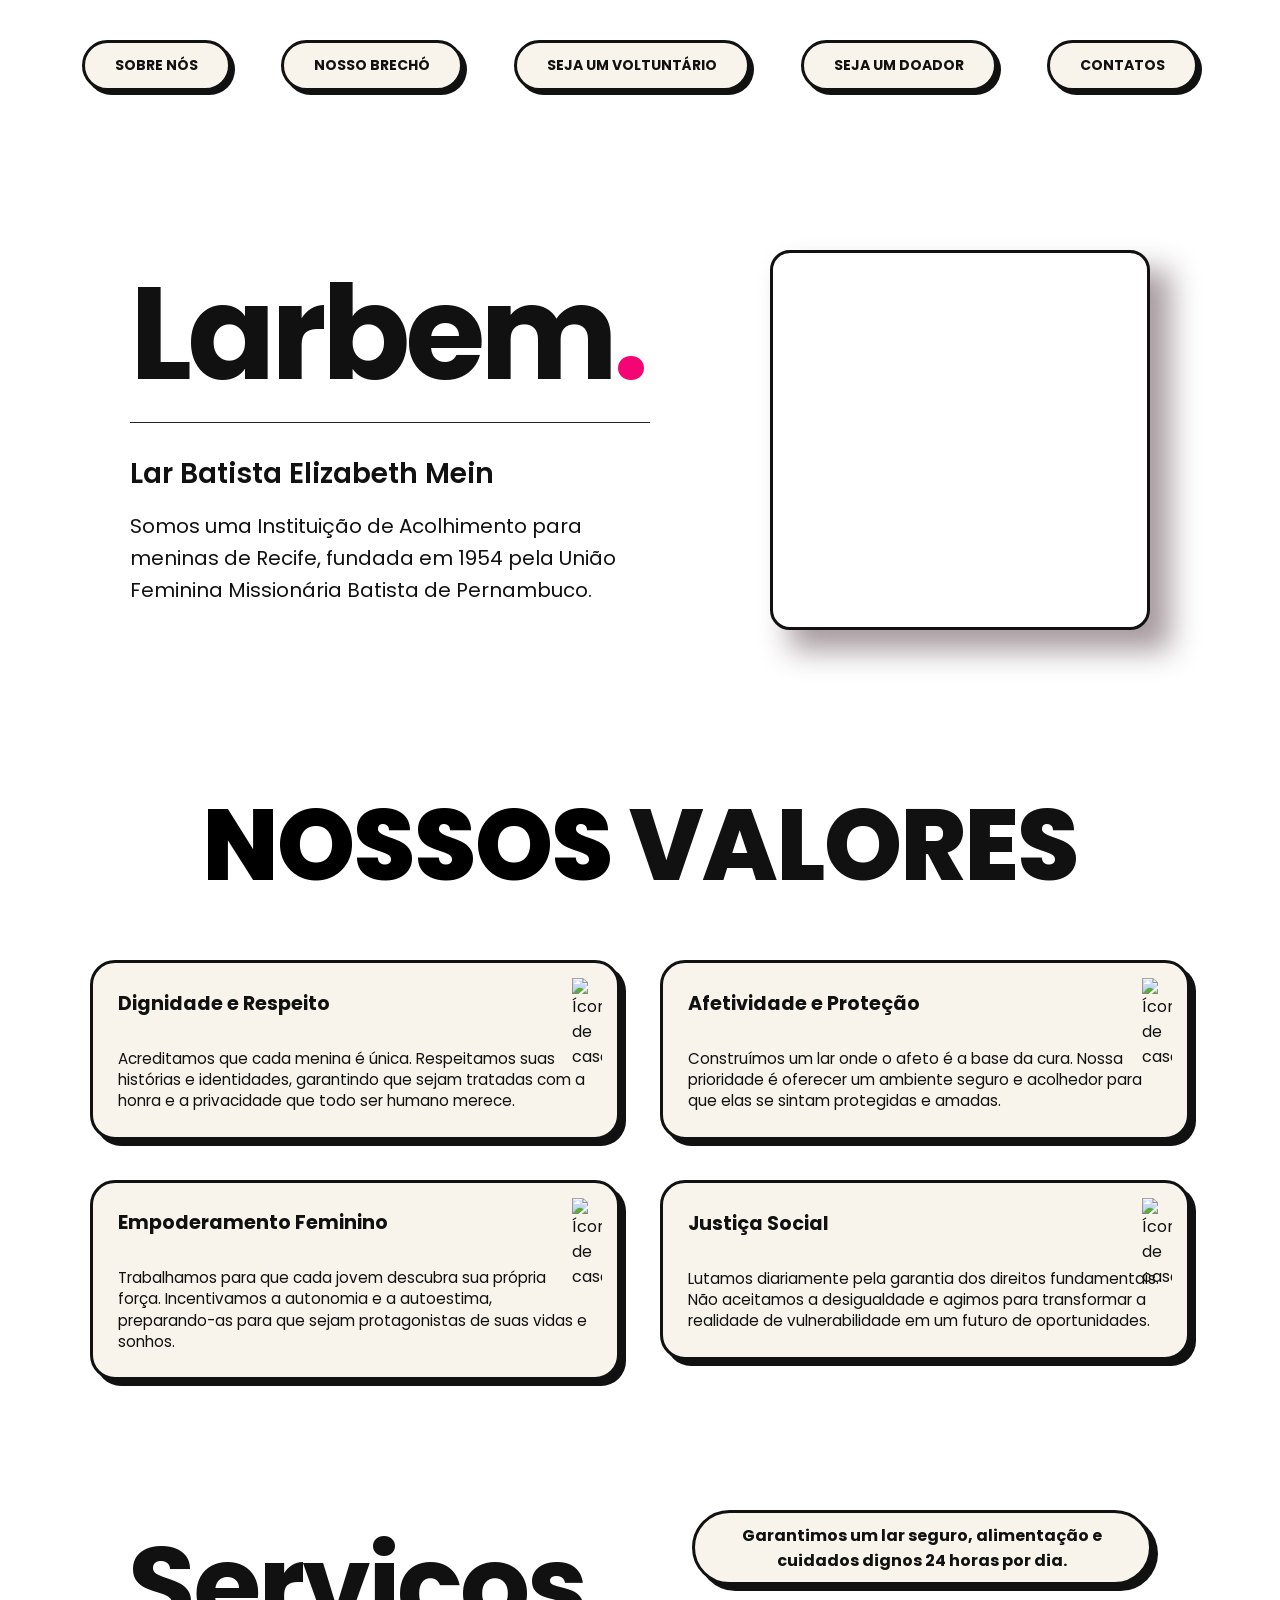
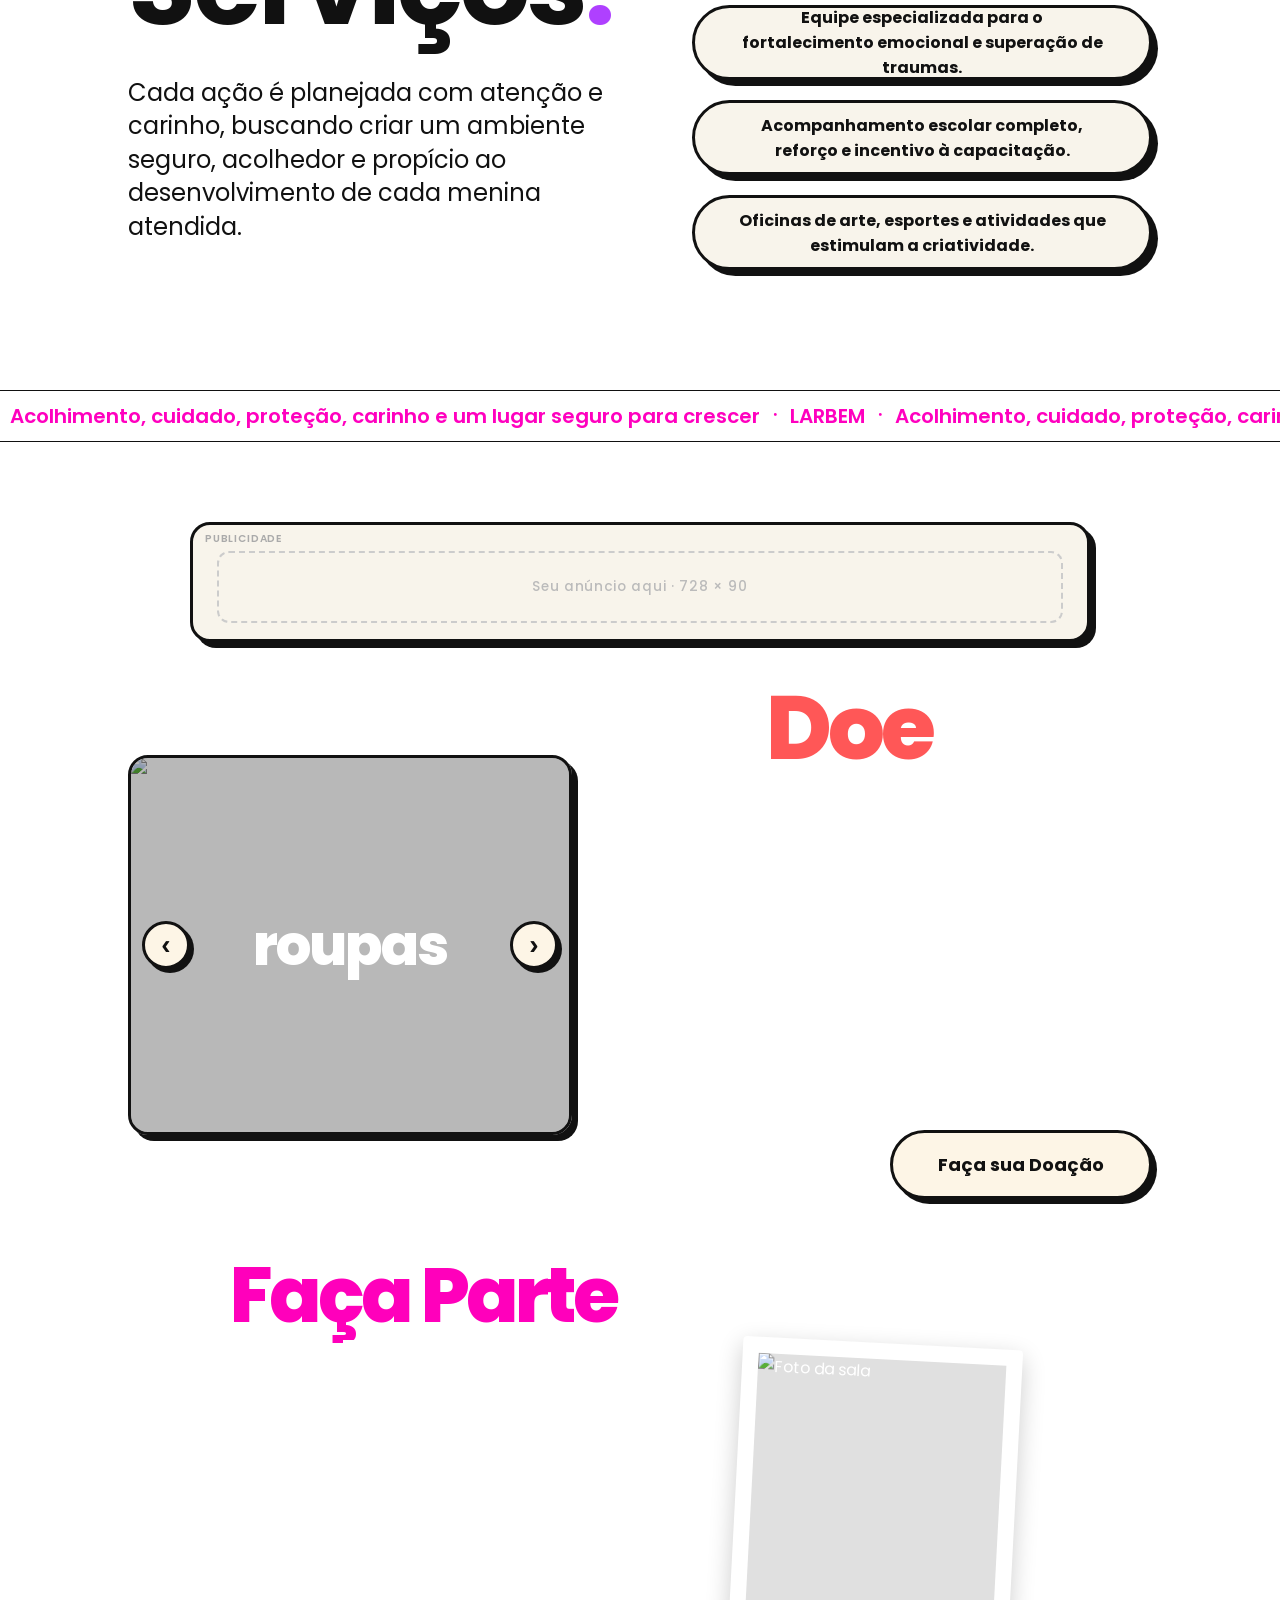
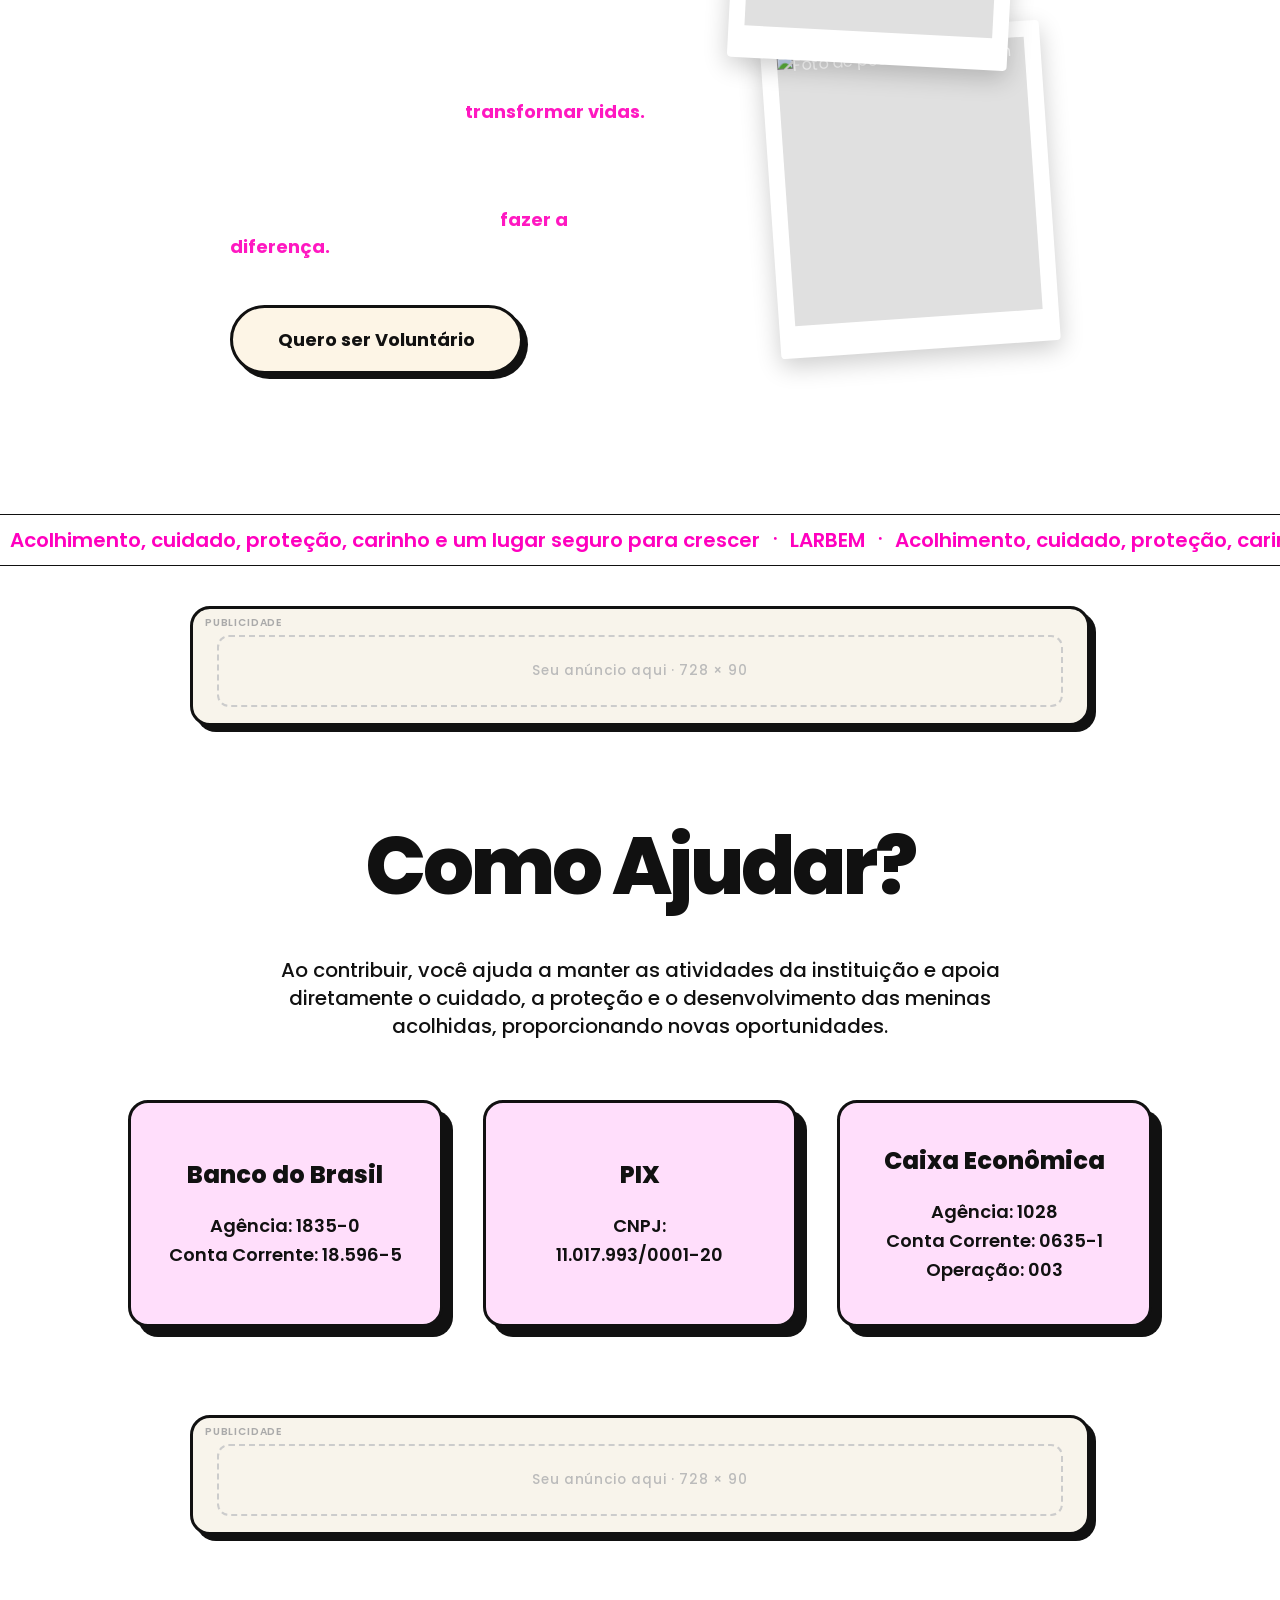
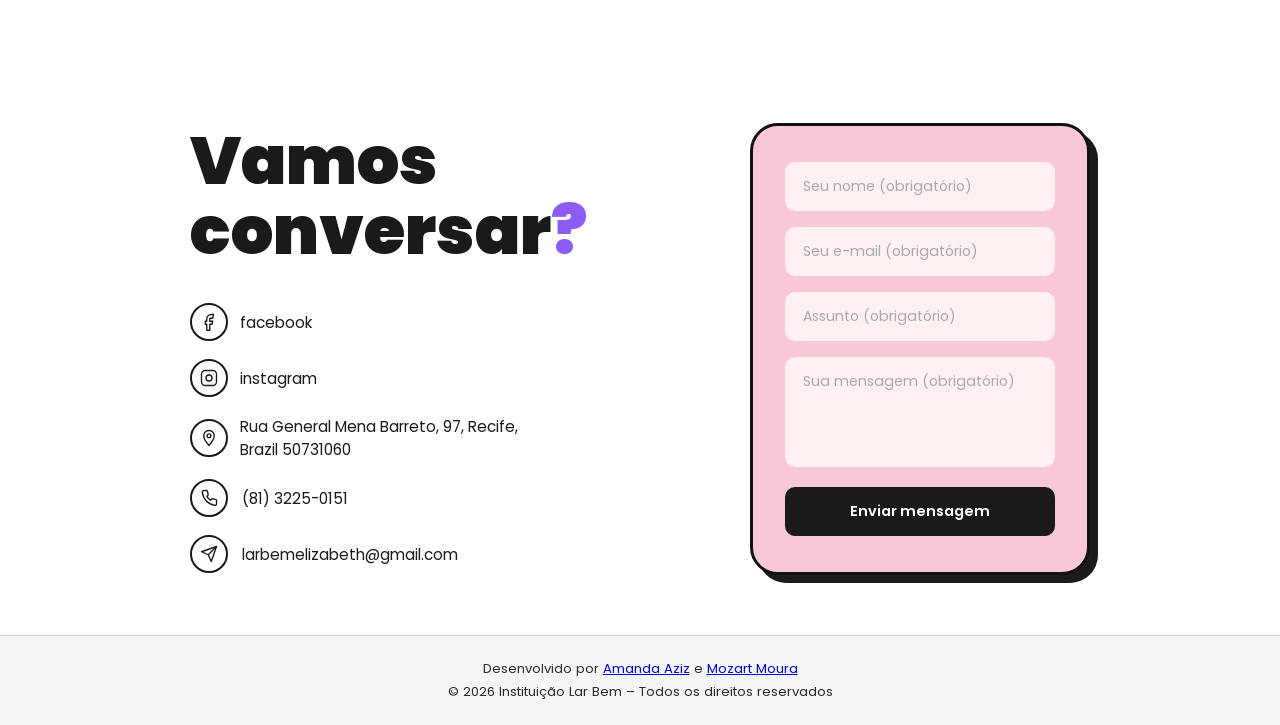
==== commit 0c22d31f: "fix: update volunteer form link in index.html" ====
--- a/LarBem/src/index.html
+++ b/LarBem/src/index.html
@@ -152,26 +152,26 @@
       </div>
     </div>
 
-    </div>    <!-- FIM DA PARTE DOS CARDS COM OS VALORES -->
-
-    <script>
-      const observerOptions = {
-        threshold: 0.1 // Ativa quando 10% do card aparece
-      };
-      const observer = new IntersectionObserver((entries) => {
-        entries.forEach((entry) => {
-          if (entry.isIntersecting) {
-            entry.target.classList.add('aparecer');
-          }
-        });
-      }, observerOptions);
-      // Seleciona todos os cards de valor
-      document.querySelectorAll('.valor-content').forEach((card) => {
-        observer.observe(card);
+  </div>    <!-- FIM DA PARTE DOS CARDS COM OS VALORES -->
+
+  <script>
+    const observerOptions = {
+      threshold: 0.1 // Ativa quando 10% do card aparece
+    };
+    const observer = new IntersectionObserver((entries) => {
+      entries.forEach((entry) => {
+        if (entry.isIntersecting) {
+          entry.target.classList.add('aparecer');
+        }
       });
-      </script>
-
-  </div>
+    }, observerOptions);
+    // Seleciona todos os cards de valor
+    document.querySelectorAll('.valor-content').forEach((card) => {
+      observer.observe(card);
+    });
+    </script>
+
+</div>
 
 
 </section>
@@ -198,7 +198,7 @@
     <!-- Lado Direito: Lista de Cards -->
     <div class="servicos-lista">        <!-- essa parte do java é pro botao nao executar ação nenhuma do clique -->
   <a href="javascript:void(0)" class="servico-item">
-    <p>Garantimos um lar seguro, alimentação e cuidados dignos 24 horas.</p>
+    <p>Garantimos um lar seguro, alimentação e cuidados dignos 24 horas por dia.</p>
   </a>
 
   <a href="javascript:void(0)" class="servico-item">
@@ -239,7 +239,7 @@
 
 </div>
 
-<!-- ================================================== QUARTA SEÇÃO DO SITE - VOLUNTARIO E BAZAR ============================================= -->
+<!-- ====================================================== QUARTA SEÇÃO DO SITE - LOJA E BAZAR =============================================== -->
 
 <!-- FAIXA ANIMADA (MARQUEE) — divisória entre Serviços e Quarta Seção -->
 <div class="marquee">
@@ -339,7 +339,7 @@
         vidas.</span> Ser voluntário é fazer parte de uma rede de afeto que constrói um futuro melhor, onde o mais importante não 
         é a profissão ou o tempo disponível, mas a vontade de <span>fazer a diferença.</span></span></p>
 
-        <a href="https://docs.google.com/forms/d/1Zcdu_CtRph5ysbeDDsc1byAz7gqcphlB2TVQ2pH2WXA/edit" target="_blank" 
+        <a href="https://docs.google.com/forms/d/e/1FAIpQLSeuuU1coLjzmqJGfEXoG82IaXHpg6yJ7XKKSnacJEgRVAR6yw/viewform?usp=header" target="_blank" 
         rel="noopener noreferrer" class="btn-voluntario"> Quero ser Voluntário</a>
 
 
--- a/LarBem/src/css/style.css
+++ b/LarBem/src/css/style.css
@@ -26,6 +26,12 @@
   user-select: none;
   cursor: default;
 }
+
+/* FORÇAR TEMA CLARO DO SITE MESMO QUE U USUARIO PONHA MODO ESCURO*/
+:root{
+  color-scheme: light;
+}
+
 
 #SEGUNDA-SECAO {
   scroll-margin-top: 80px; 
--- a/LarBem/src/css/resp.css
+++ b/LarBem/src/css/resp.css
@@ -101,12 +101,13 @@
   }
 
   .hero-left {
-    max-width: 100%;
-    display: flex;
-    flex-direction: column;
-    align-items: center;
-    margin-top: -300px; /* negativo = sobe / positivo = desce */
-  }
+  max-width: 100%;
+  display: flex;
+  flex-direction: column;
+  align-items: center;
+  /* REMOVA: margin-top: -300px; */
+}
+
 
   .logo-text {
     font-size: 90px;
@@ -132,20 +133,7 @@
     height: 300px;
   }
 
-  /* ── SEGUNDA SEÇÃO — VALORES ── */
-
-  .valores-section{
-    margin-top: -300px; /* negativo = sobe / positivo = desce */
-  }
-
-  .valores-titulo {
-    font-size: 70px;
-    letter-spacing: -1px;
-  }
-
-  .valores-grid {
-    gap: 24px;
-  }
+  
 
   /* ── TERCEIRA SEÇÃO — SERVIÇOS ── */
   .servicos-section {
@@ -254,6 +242,7 @@
   .contact-card {
     width: 340px;
     min-width: 340px;
+    margin-top: 50px;
   }
 }
 
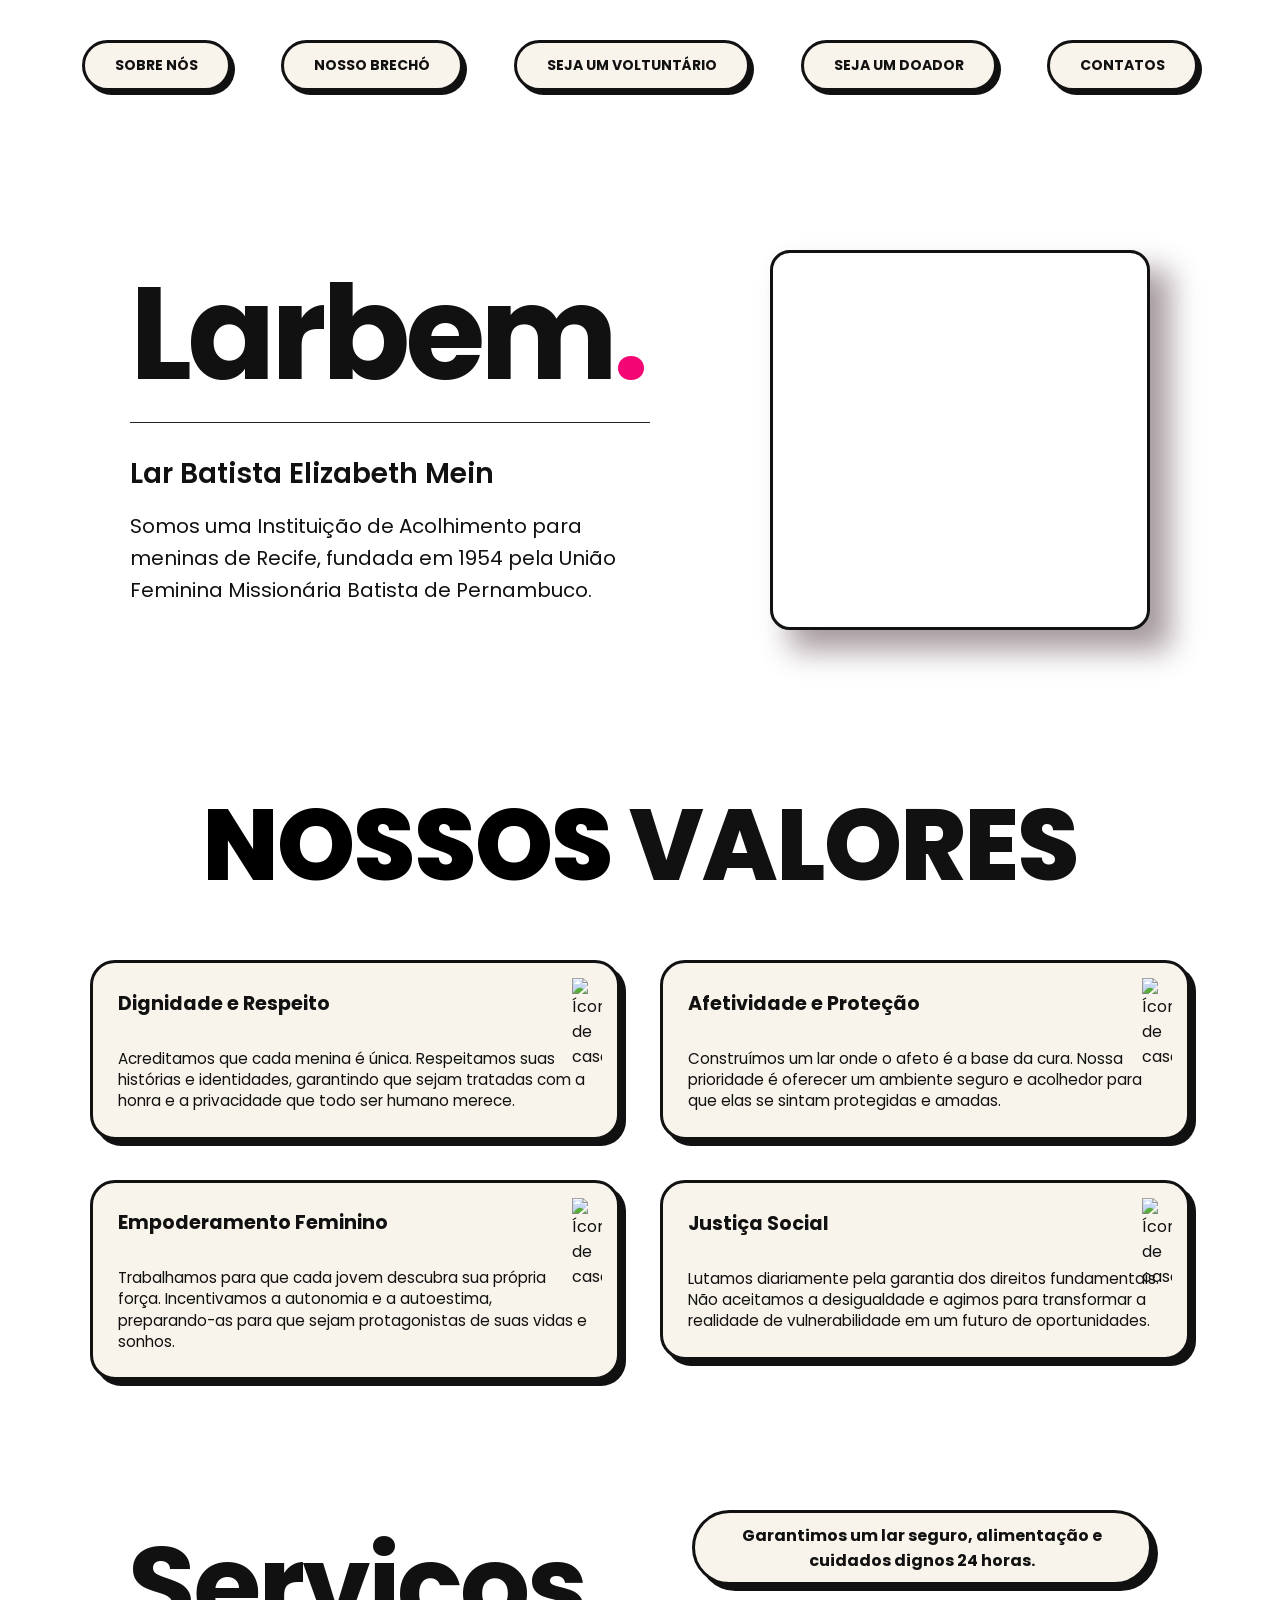
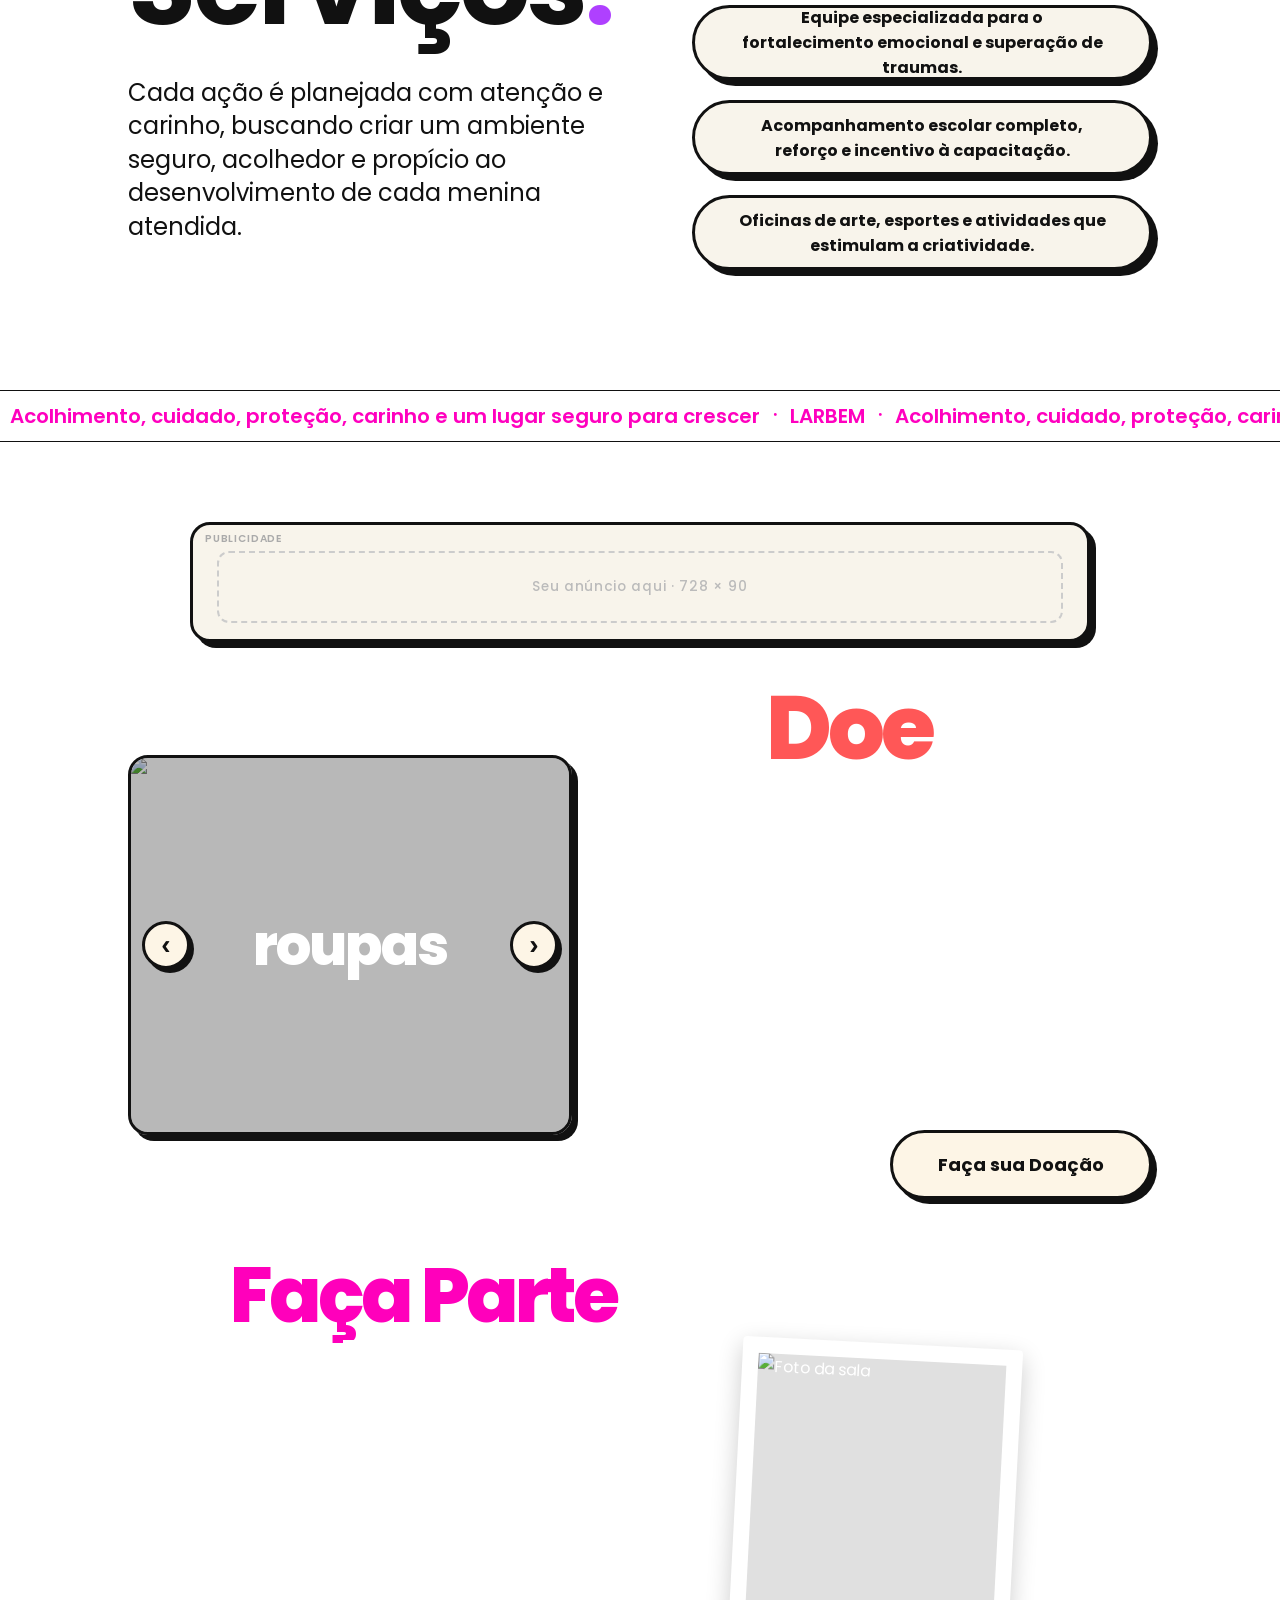
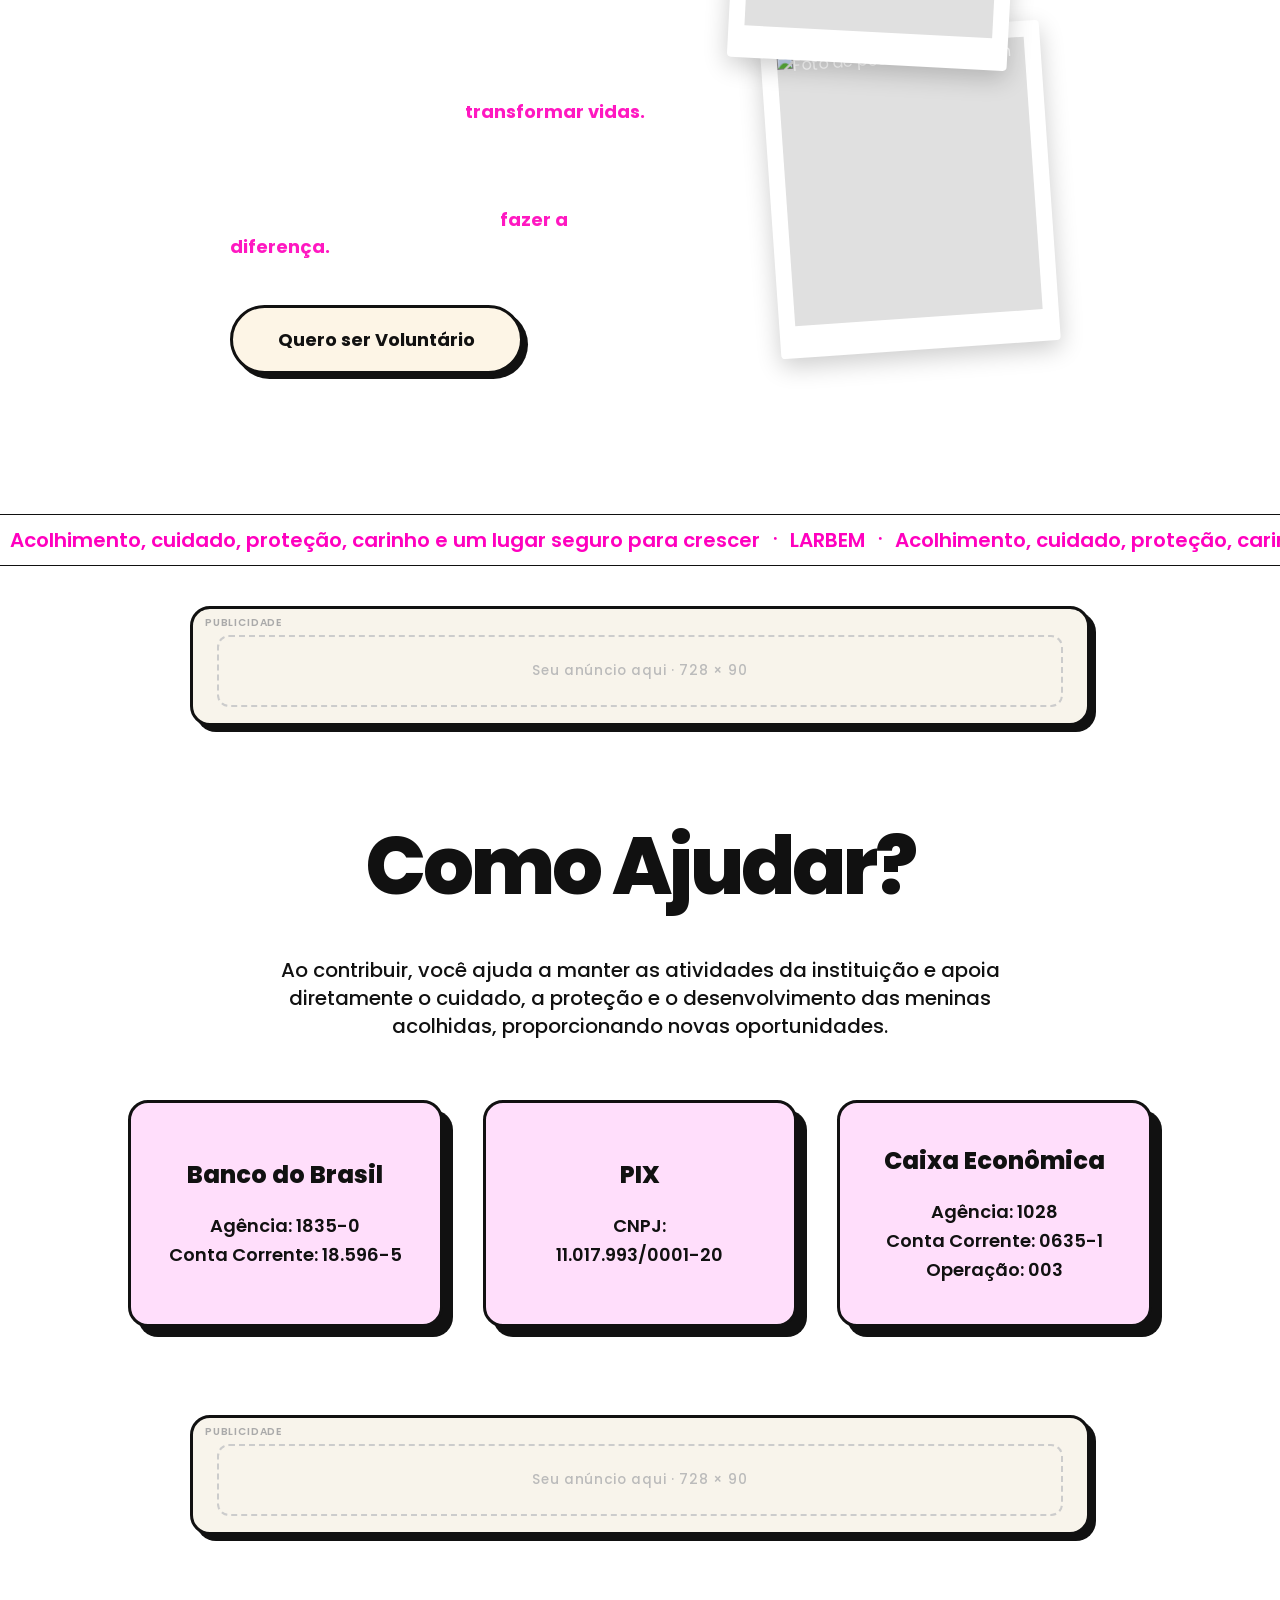
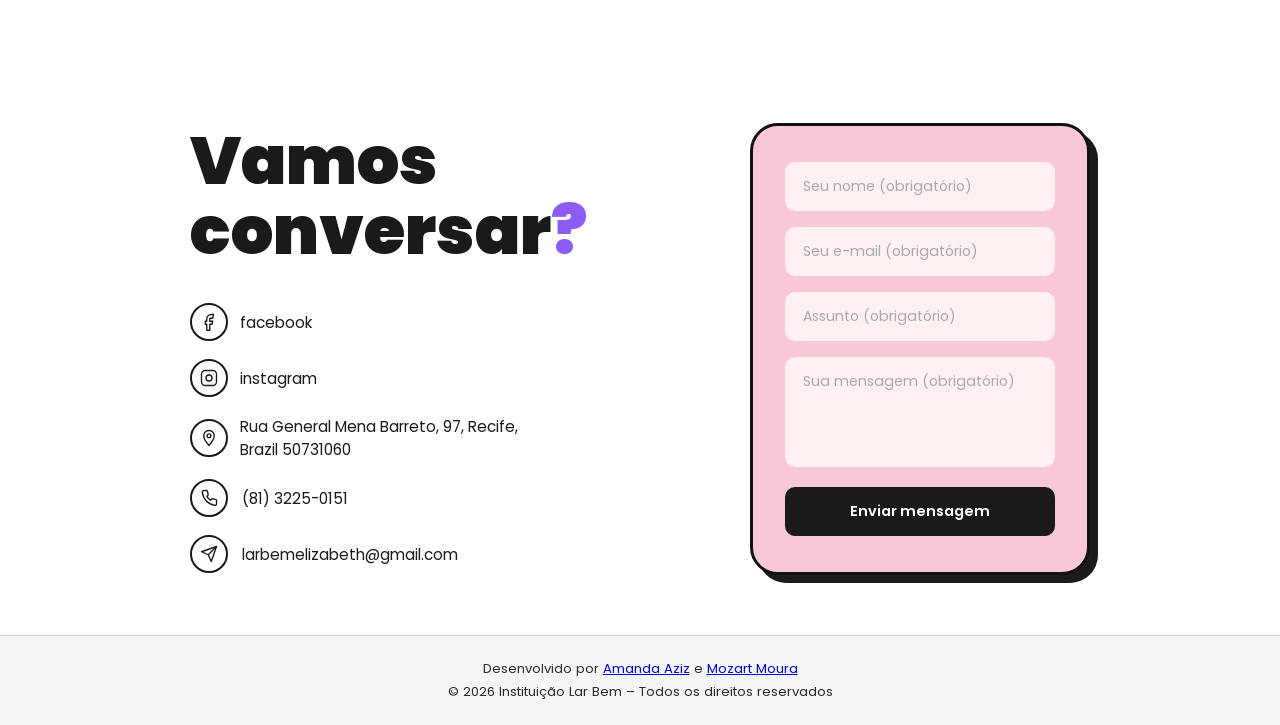
==== commit 02c32004: "Merge branch 'main' of https://github.com/Foco-Dev-Projeto-de-Extensao/repositorio-do-larbem" ====
--- a/LarBem/src/index.html
+++ b/LarBem/src/index.html
@@ -152,26 +152,26 @@
       </div>
     </div>
 
-  </div>    <!-- FIM DA PARTE DOS CARDS COM OS VALORES -->
-
-  <script>
-    const observerOptions = {
-      threshold: 0.1 // Ativa quando 10% do card aparece
-    };
-    const observer = new IntersectionObserver((entries) => {
-      entries.forEach((entry) => {
-        if (entry.isIntersecting) {
-          entry.target.classList.add('aparecer');
-        }
+    </div>    <!-- FIM DA PARTE DOS CARDS COM OS VALORES -->
+
+    <script>
+      const observerOptions = {
+        threshold: 0.1 // Ativa quando 10% do card aparece
+      };
+      const observer = new IntersectionObserver((entries) => {
+        entries.forEach((entry) => {
+          if (entry.isIntersecting) {
+            entry.target.classList.add('aparecer');
+          }
+        });
+      }, observerOptions);
+      // Seleciona todos os cards de valor
+      document.querySelectorAll('.valor-content').forEach((card) => {
+        observer.observe(card);
       });
-    }, observerOptions);
-    // Seleciona todos os cards de valor
-    document.querySelectorAll('.valor-content').forEach((card) => {
-      observer.observe(card);
-    });
-    </script>
-
-</div>
+      </script>
+
+  </div>
 
 
 </section>
@@ -198,7 +198,7 @@
     <!-- Lado Direito: Lista de Cards -->
     <div class="servicos-lista">        <!-- essa parte do java é pro botao nao executar ação nenhuma do clique -->
   <a href="javascript:void(0)" class="servico-item">
-    <p>Garantimos um lar seguro, alimentação e cuidados dignos 24 horas por dia.</p>
+    <p>Garantimos um lar seguro, alimentação e cuidados dignos 24 horas.</p>
   </a>
 
   <a href="javascript:void(0)" class="servico-item">
@@ -239,7 +239,7 @@
 
 </div>
 
-<!-- ====================================================== QUARTA SEÇÃO DO SITE - LOJA E BAZAR =============================================== -->
+<!-- ================================================== QUARTA SEÇÃO DO SITE - VOLUNTARIO E BAZAR ============================================= -->
 
 <!-- FAIXA ANIMADA (MARQUEE) — divisória entre Serviços e Quarta Seção -->
 <div class="marquee">
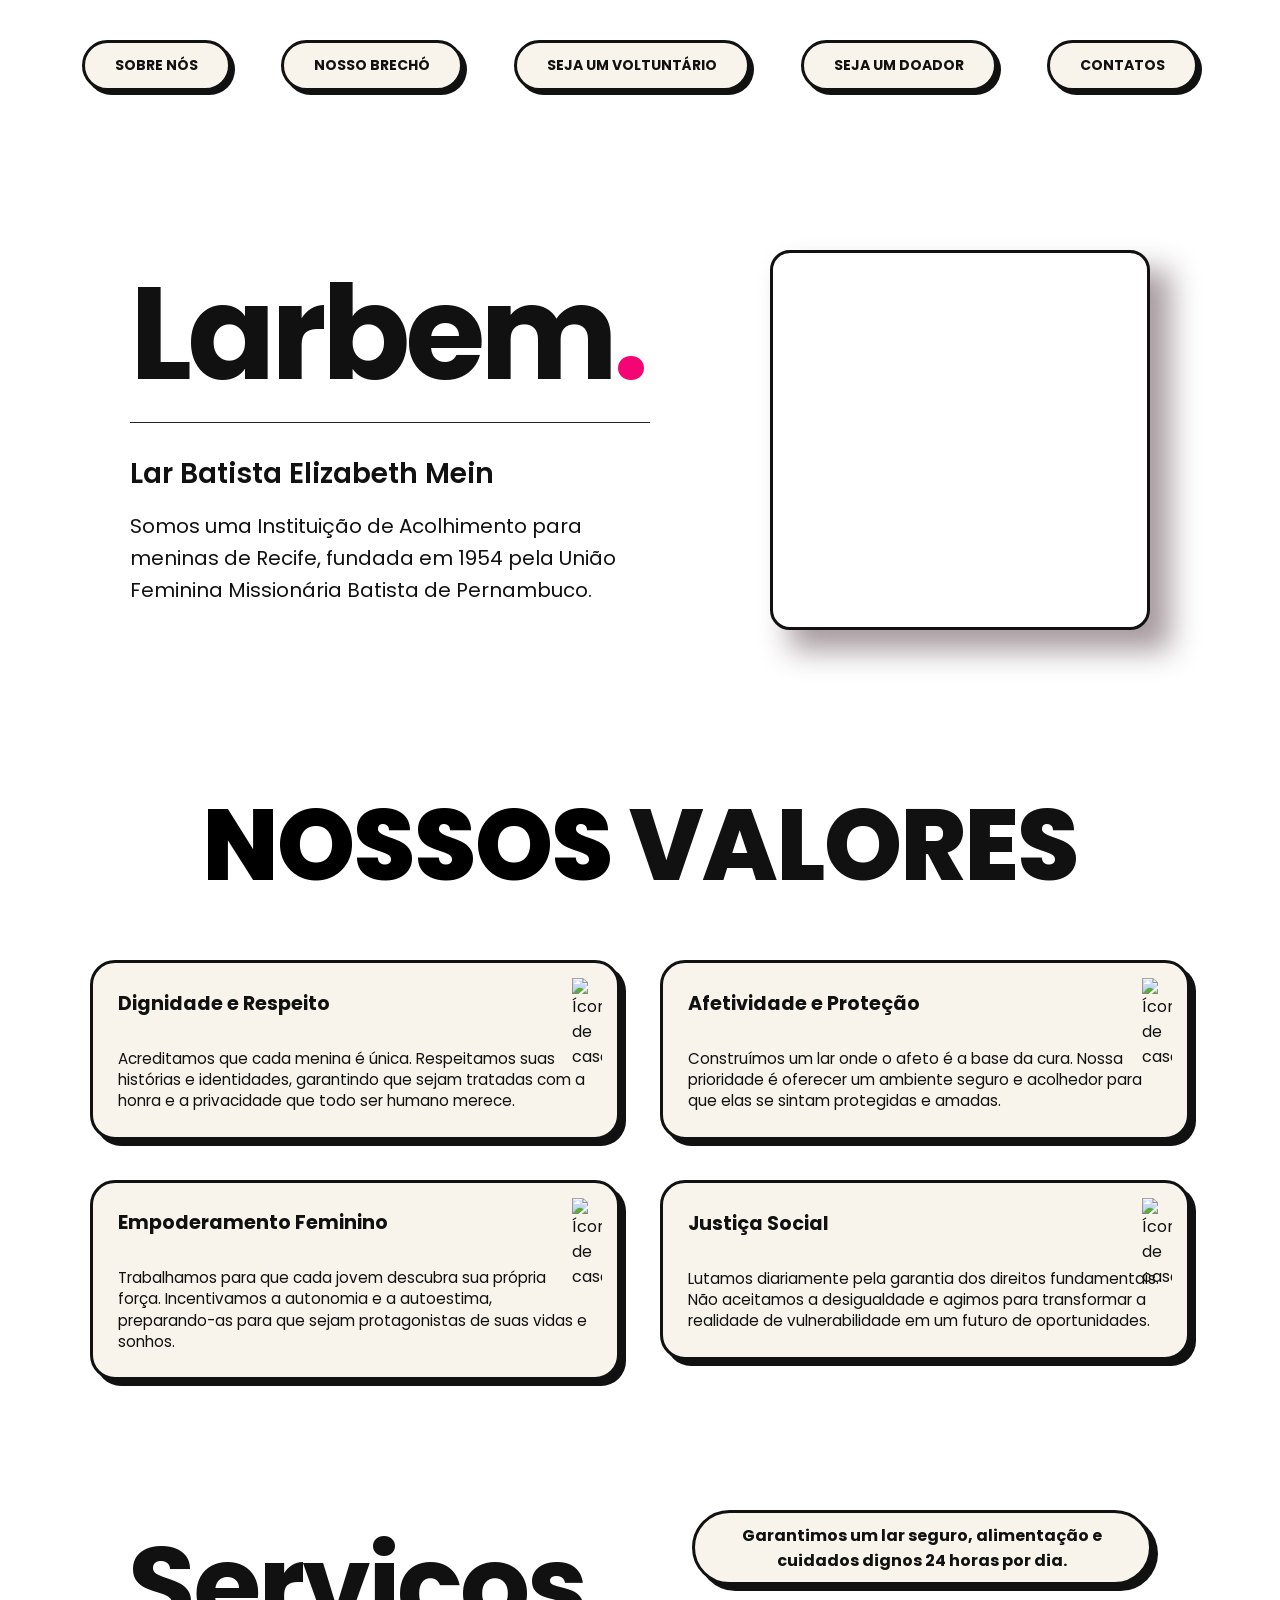
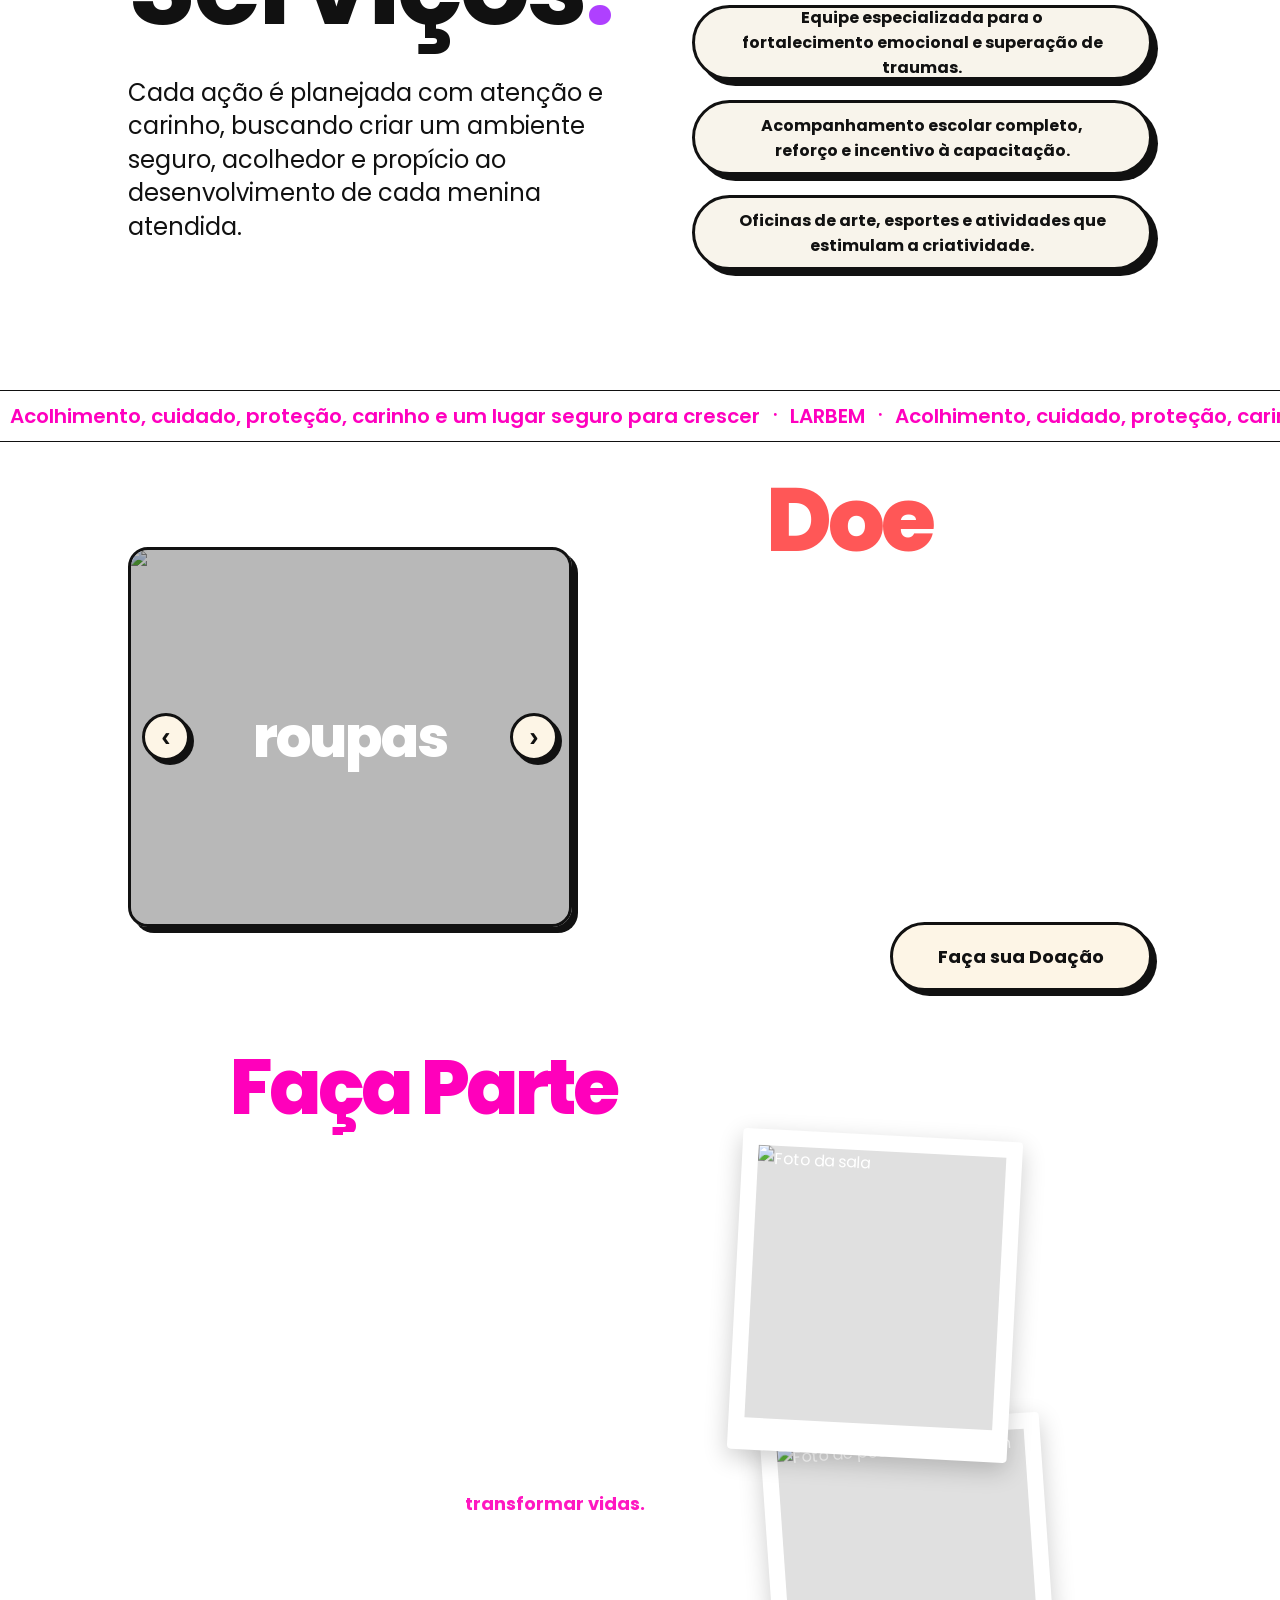
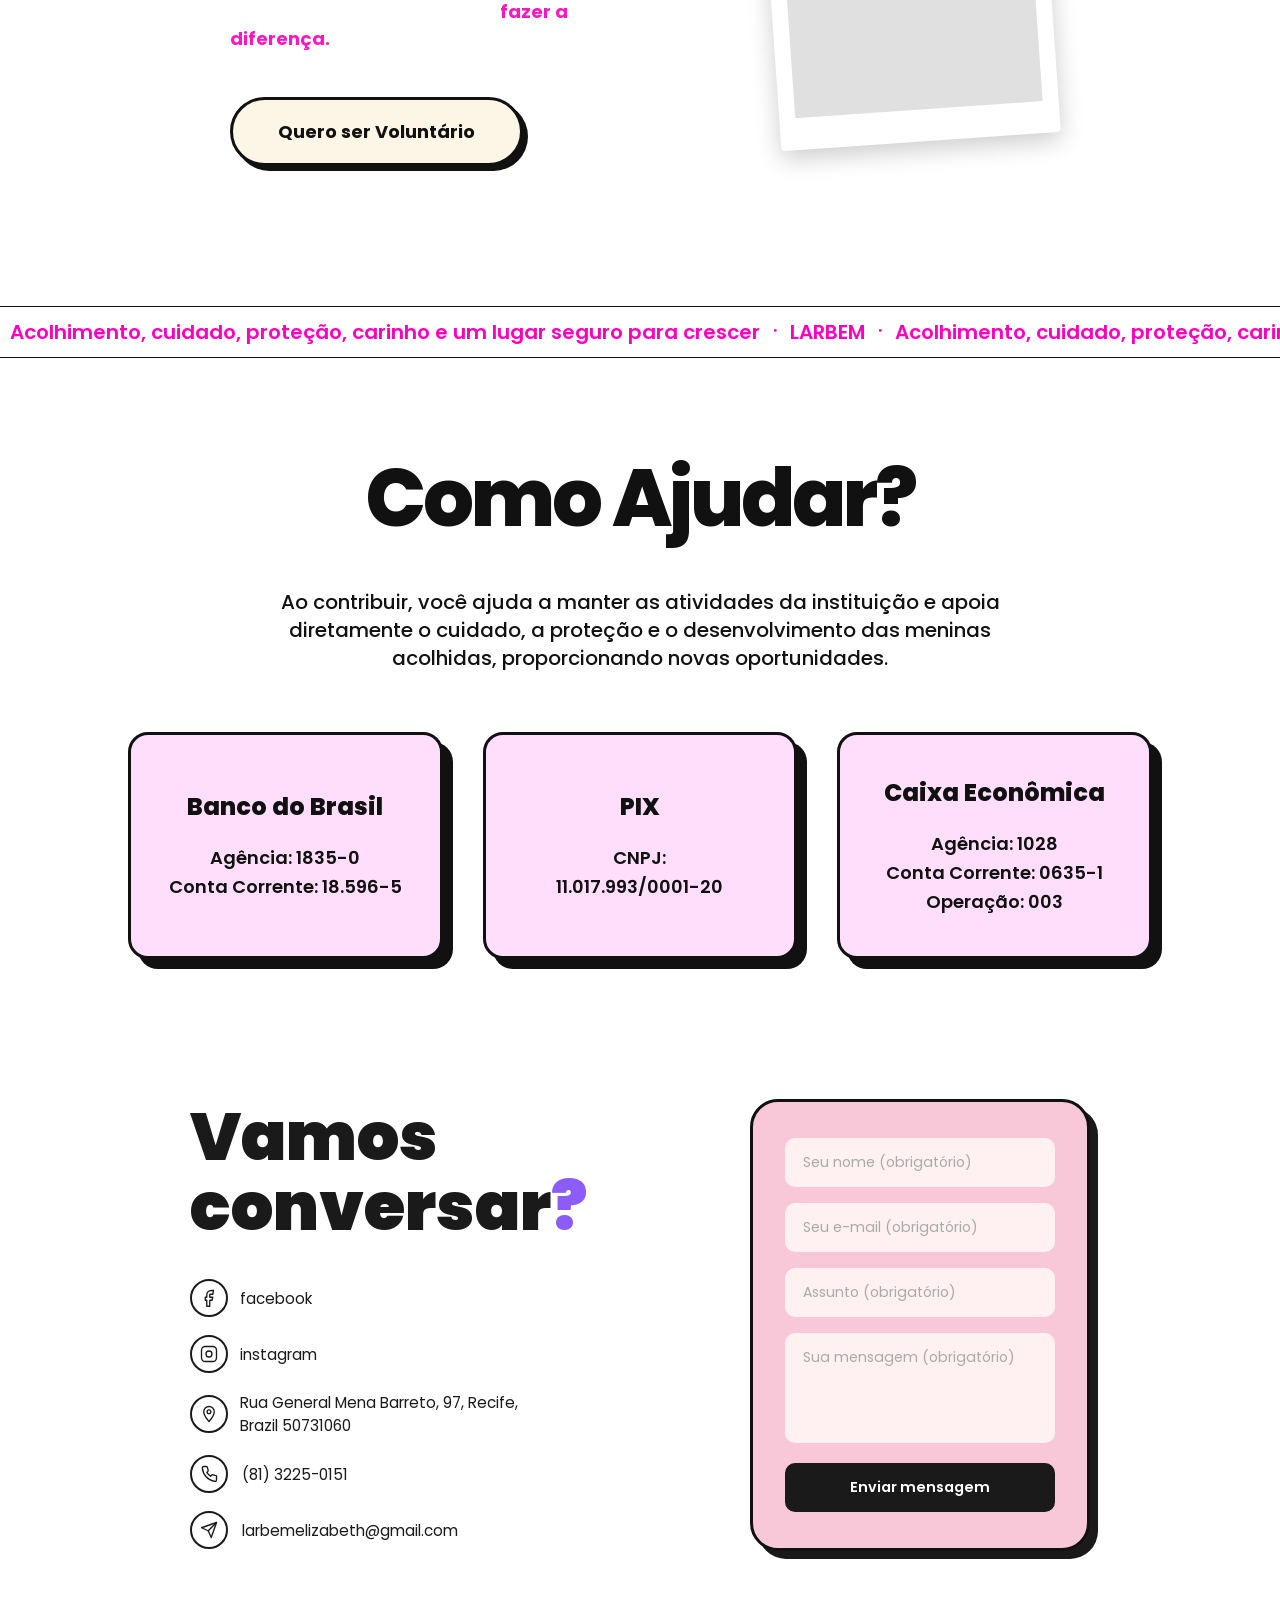
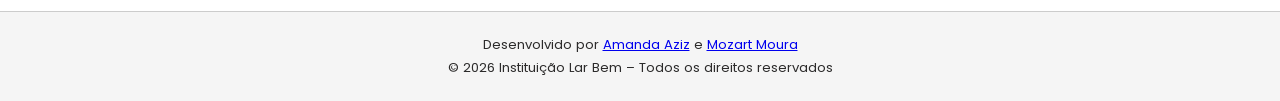
==== commit 97010e6a: "refactor: clean up HTML structure and remove ad placeholders" ====
--- a/LarBem/src/index.html
+++ b/LarBem/src/index.html
@@ -152,26 +152,26 @@
       </div>
     </div>
 
-    </div>    <!-- FIM DA PARTE DOS CARDS COM OS VALORES -->
-
-    <script>
-      const observerOptions = {
-        threshold: 0.1 // Ativa quando 10% do card aparece
-      };
-      const observer = new IntersectionObserver((entries) => {
-        entries.forEach((entry) => {
-          if (entry.isIntersecting) {
-            entry.target.classList.add('aparecer');
-          }
-        });
-      }, observerOptions);
-      // Seleciona todos os cards de valor
-      document.querySelectorAll('.valor-content').forEach((card) => {
-        observer.observe(card);
+  </div>    <!-- FIM DA PARTE DOS CARDS COM OS VALORES -->
+
+  <script>
+    const observerOptions = {
+      threshold: 0.1 // Ativa quando 10% do card aparece
+    };
+    const observer = new IntersectionObserver((entries) => {
+      entries.forEach((entry) => {
+        if (entry.isIntersecting) {
+          entry.target.classList.add('aparecer');
+        }
       });
-      </script>
-
-  </div>
+    }, observerOptions);
+    // Seleciona todos os cards de valor
+    document.querySelectorAll('.valor-content').forEach((card) => {
+      observer.observe(card);
+    });
+    </script>
+
+</div>
 
 
 </section>
@@ -198,7 +198,7 @@
     <!-- Lado Direito: Lista de Cards -->
     <div class="servicos-lista">        <!-- essa parte do java é pro botao nao executar ação nenhuma do clique -->
   <a href="javascript:void(0)" class="servico-item">
-    <p>Garantimos um lar seguro, alimentação e cuidados dignos 24 horas.</p>
+    <p>Garantimos um lar seguro, alimentação e cuidados dignos 24 horas por dia.</p>
   </a>
 
   <a href="javascript:void(0)" class="servico-item">
@@ -239,7 +239,7 @@
 
 </div>
 
-<!-- ================================================== QUARTA SEÇÃO DO SITE - VOLUNTARIO E BAZAR ============================================= -->
+<!-- ====================================================== QUARTA SEÇÃO DO SITE - LOJA E BAZAR =============================================== -->
 
 <!-- FAIXA ANIMADA (MARQUEE) — divisória entre Serviços e Quarta Seção -->
 <div class="marquee">
@@ -251,31 +251,9 @@
 
 <div id="QUARTA-SECAO" style="padding-top: 40px;">
 
-<!-- ╔══════════════════════════════════════════════════════════════╗
-     ║  BLOCO DE ANÚNCIO 1 — Banner Leaderboard (após Serviços)   ║
-     ║  Substitua o conteúdo interno pelo seu script do AdSense   ║
-     ╚══════════════════════════════════════════════════════════════╝ -->
-<div class="ad-wrapper" style="padding-bottom: 48px;">
-  <div class="ad-container ad-leaderboard">
-    <span class="ad-label">Publicidade</span>
-
-    <!-- ▼▼▼ COLE AQUI O SCRIPT DO GOOGLE ADSENSE ▼▼▼ -->
-    <!-- Exemplo:
-    <ins class="adsbygoogle"
-         style="display:block"
-         data-ad-client="ca-pub-XXXXXXXXXXXXXXXX"
-         data-ad-slot="XXXXXXXXXX"
-         data-ad-format="auto"
-         data-full-width-responsive="true"></ins>
-    <script>(adsbygoogle = window.adsbygoogle || []).push({});</script>
-    -->
-    <div class="ad-placeholder">
-      <p>Seu anúncio aqui · 728 × 90</p>
-    </div>
-    <!-- ▲▲▲ FIM DO BLOCO DE ANÚNCIO ▲▲▲ -->
-
-  </div>
-</div>
+
+
+
 
 <section class="quarta-secao">
   <div class="quarta-secao-inner">
@@ -382,30 +360,8 @@
   </div>
 </div>
 
-<!-- ╔══════════════════════════════════════════════════════════════╗
-     ║  BLOCO DE ANÚNCIO 2 — Banner Leaderboard (após Voluntário) ║
-     ╚══════════════════════════════════════════════════════════════╝ -->
-<div class="ad-wrapper">
-  <div class="ad-container ad-leaderboard">
-    <span class="ad-label">Publicidade</span>
-
-    <!-- ▼▼▼ COLE AQUI O SCRIPT DO GOOGLE ADSENSE ▼▼▼ -->
-    <!-- Exemplo:
-    <ins class="adsbygoogle"
-         style="display:block"
-         data-ad-client="ca-pub-XXXXXXXXXXXXXXXX"
-         data-ad-slot="XXXXXXXXXX"
-         data-ad-format="auto"
-         data-full-width-responsive="true"></ins>
-    <script>(adsbygoogle = window.adsbygoogle || []).push({});</script>
-    -->
-    <div class="ad-placeholder">
-      <p>Seu anúncio aqui · 728 × 90</p>
-    </div>
-    <!-- ▲▲▲ FIM DO BLOCO DE ANÚNCIO ▲▲▲ -->
-
-  </div>
-</div>
+
+
 
 <!-- ========================================================== QUINTA SEÇÃO DO SITE =========================================================== -->
 
@@ -452,32 +408,7 @@
     </div>
   </div>
 
-  <!-- ╔══════════════════════════════════════════════════════════════╗
-       ║  BLOCO DE ANÚNCIO 3 — Google AdSense (após Como Ajudar)   ║
-       ║  Cole abaixo o script gerado pelo Google AdSense          ║
-       ╚══════════════════════════════════════════════════════════════╝ -->
-  <div class="ad-wrapper" style="margin: 48px auto;">
-    <div class="ad-container ad-leaderboard">
-      <span class="ad-label">Publicidade</span>
-
-      <!-- ▼▼▼ COLE AQUI O SCRIPT DO GOOGLE ADSENSE ▼▼▼ -->
-      <!-- Exemplo:
-      <ins class="adsbygoogle"
-           style="display:block"
-           data-ad-client="ca-pub-XXXXXXXXXXXXXXXX"
-           data-ad-slot="XXXXXXXXXX"
-           data-ad-format="auto"
-           data-full-width-responsive="true"></ins>
-      <script>(adsbygoogle = window.adsbygoogle || []).push({});</script>
-      -->
-      <div class="ad-placeholder">
-        <p>Seu anúncio aqui · 728 × 90</p>
-      </div>
-      <!-- ▲▲▲ FIM DO BLOCO DE ANÚNCIO ▲▲▲ -->
-
-    </div>
-  </div>
-  <!-- ▲▲▲ FIM DO BLOCO ADSENSE ▲▲▲ -->
+  
 
 </section>
 </div>
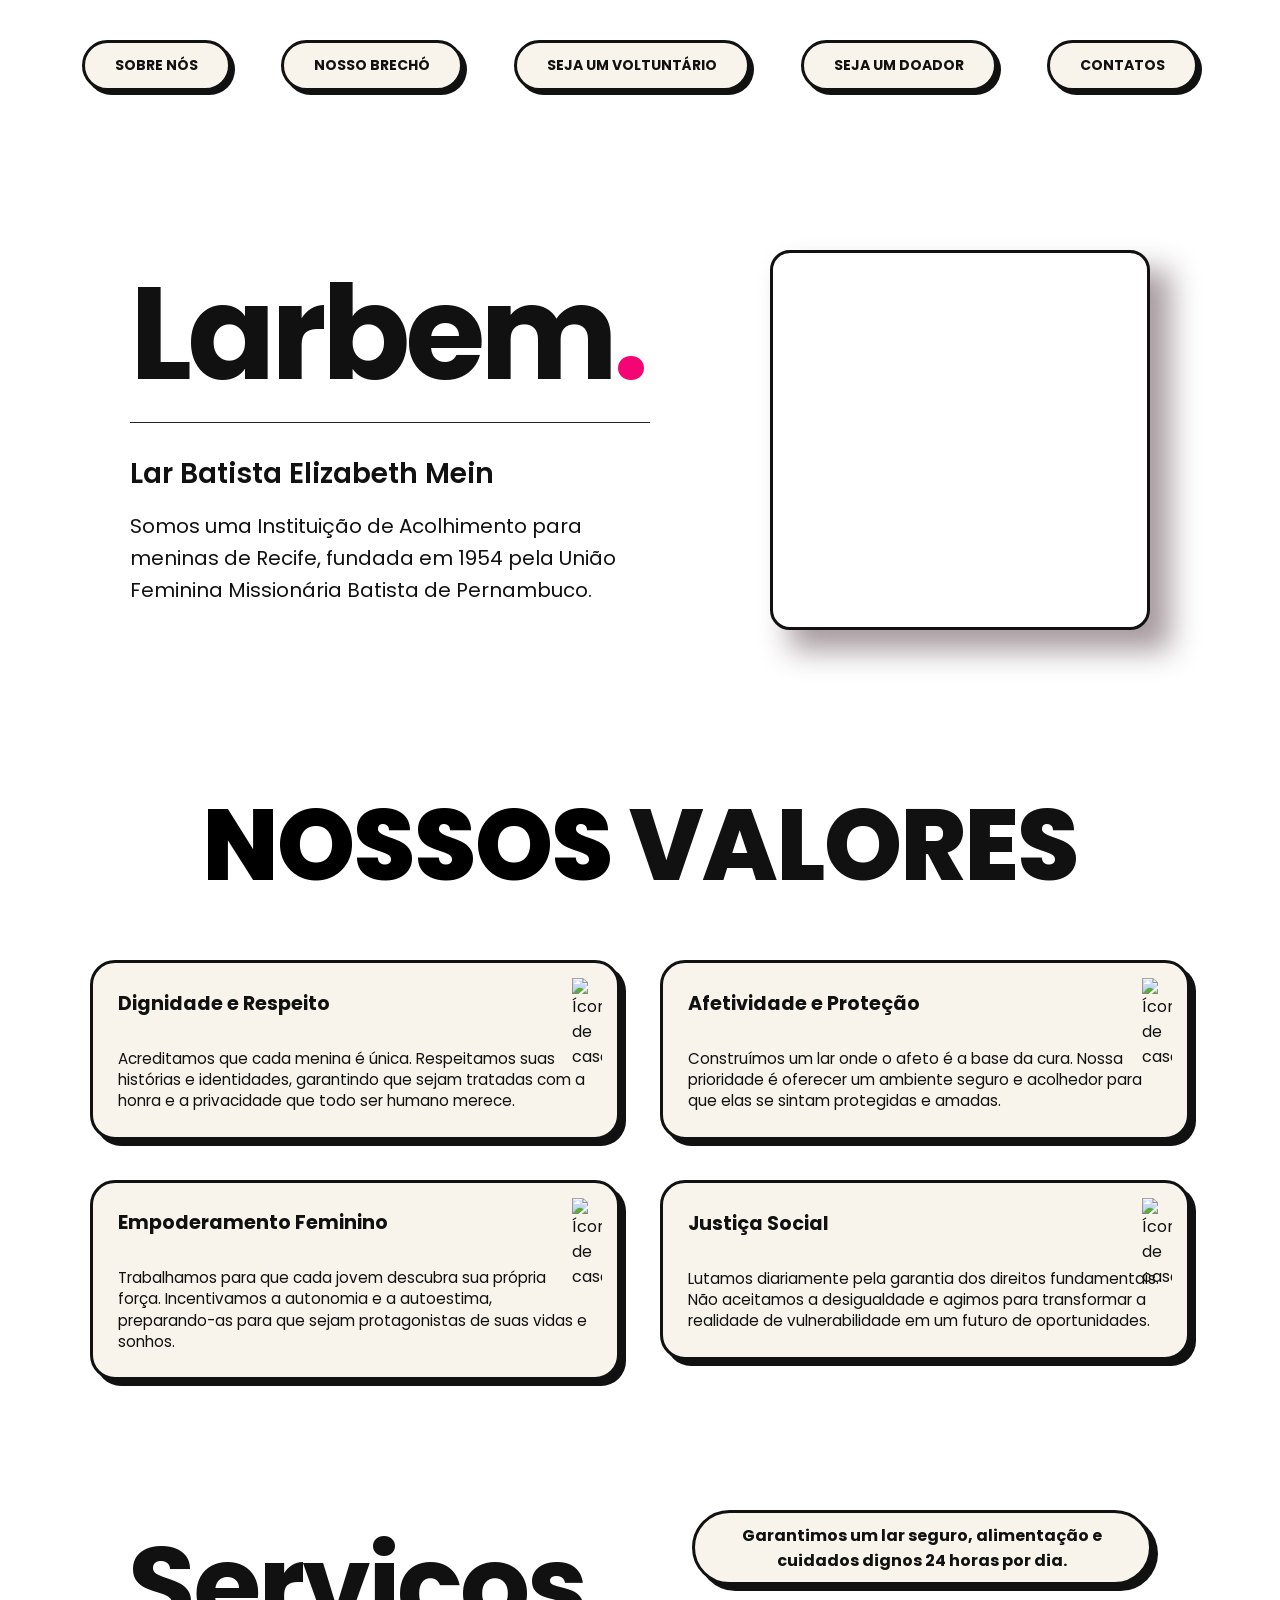
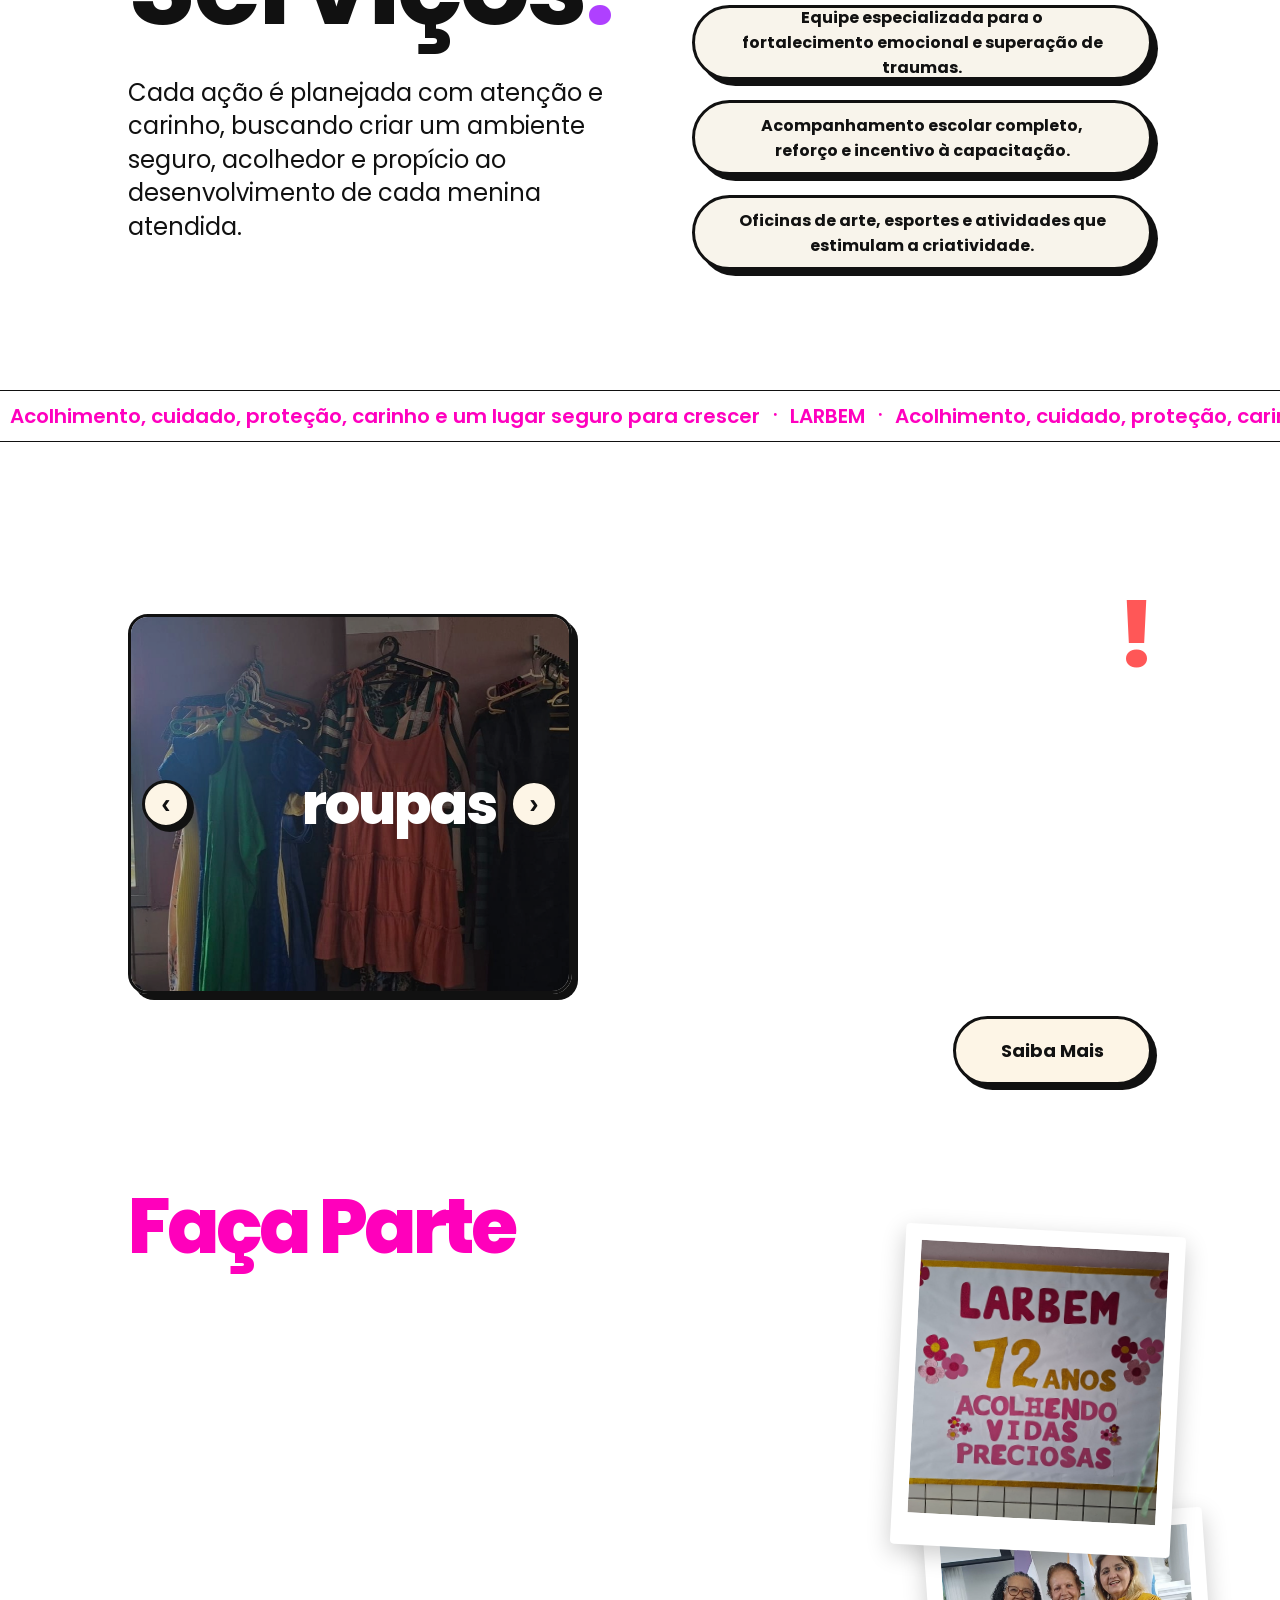
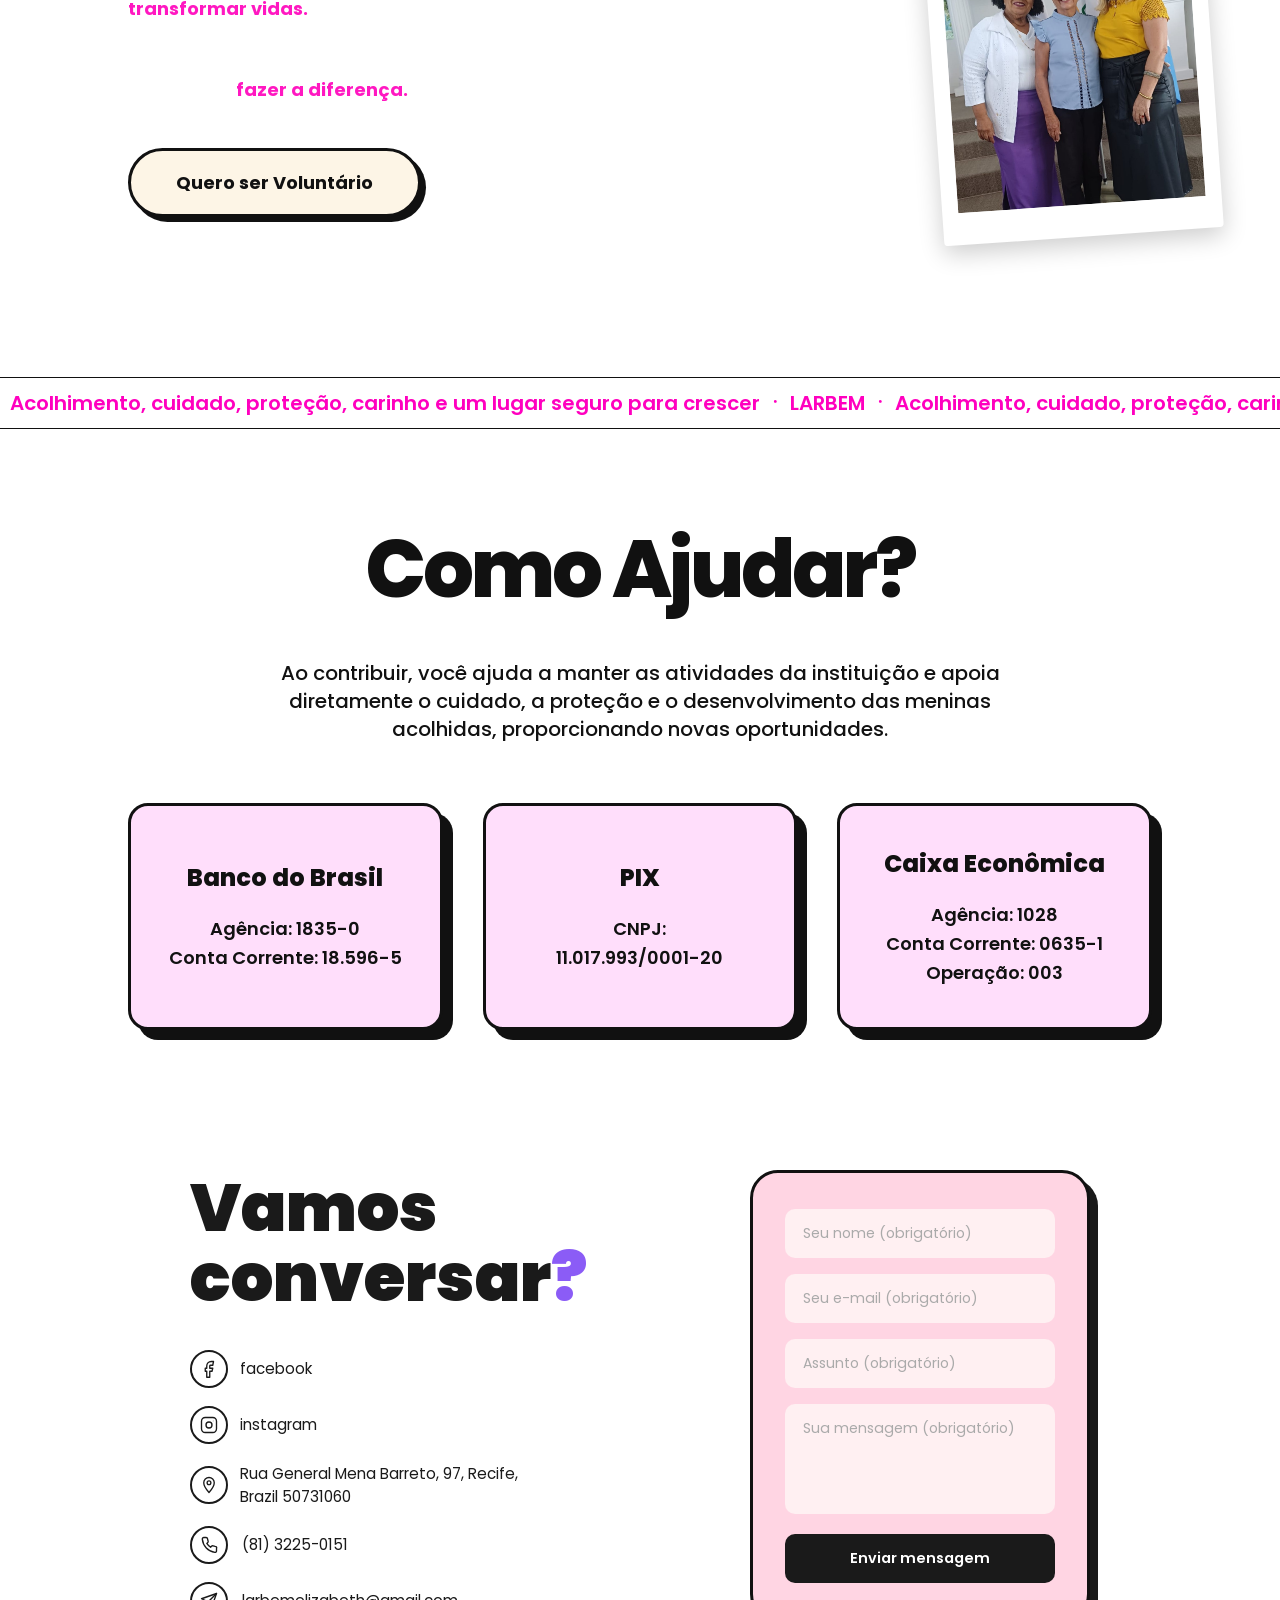
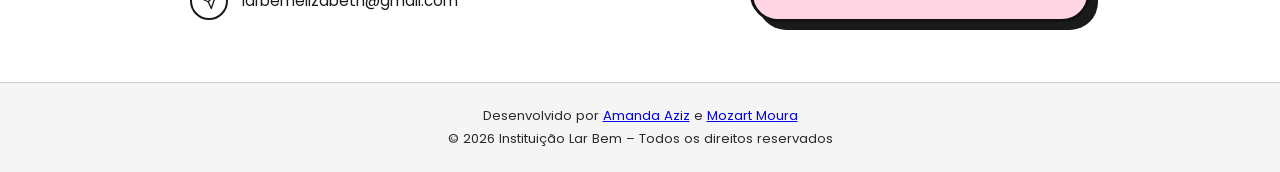
==== commit 7a743524: "quase pronto, susbtitui as fotos para as do larbem" ====
--- a/LarBem/src/index.html
+++ b/LarBem/src/index.html
@@ -239,7 +239,7 @@
 
 </div>
 
-<!-- ====================================================== QUARTA SEÇÃO DO SITE - LOJA E BAZAR =============================================== -->
+<!-- ================================================= QUARTA SEÇÃO DO SITE - VOLUNTARIO E BAZAR =============================================== -->
 
 <!-- FAIXA ANIMADA (MARQUEE) — divisória entre Serviços e Quarta Seção -->
 <div class="marquee">
@@ -249,11 +249,7 @@
   </div>
 </div>
 
-<div id="QUARTA-SECAO" style="padding-top: 40px;">
-
-
-
-
+<div id="QUARTA-SECAO">
 
 <section class="quarta-secao">
   <div class="quarta-secao-inner">
@@ -269,17 +265,18 @@
                 <span>roupas</span>
               </div>
               <div class="bazar-slide">
-                <img src="assests/imagens/ITENS/tenis.jpg" alt="Sapatos">
+                <img src="assests/imagens/ITENS/sapatos.jpg" alt="Sapatos">
                 <span>sapatos</span>
-              </div>
-              <div class="bazar-slide">
-                <img src="assests/imagens/ITENS/acessorio.jpg" alt="Acessórios">
-                <span>acessorios</span>
               </div>
               <div class="bazar-slide">
                 <img src="assests/imagens/ITENS/brinquedo.jpg" alt="Brinquedos">
                 <span>brinquedos</span>
               </div>
+              <div class="bazar-slide">
+                <img src="assests/imagens/ITENS/bazar-mesa.jpg" alt="Brinquedos">
+                <span>E muito <br>mais!</span>
+              </div>
+
             </div>
           </div>
           <button class="bazar-carousel-btn bazar-carousel-btn-prev" data-bazar-prev>&#8249;</button>
@@ -287,23 +284,28 @@
         </div>
       </div>
 
-  <div class="linha-bazar">
-    <div class="doacao-info-col">
-      <h2 class="doacao-titulo"><span>Doe</span> para<br>o Bazar!</h2>
-      <p class="doacao-subtitulo">
-        Contribua com roupas em bom estado para o nosso bazar solidário.
-      </p>
-      <p class="doacao-texto">
-        Escolha os itens que não utiliza mais, garantindo que estejam limpos,
-        conservados e em condições de uso, e entre em contato conosco para realizar a doação.
-      </p>
-      <a href="https://wa.me/558132250151?text=Ol%C3%A1%2C+gostaria+de+fazer+uma+doa%C3%A7%C3%A3o+para+o+bazar+do+Lar+Bem!" target="_blank" rel="noopener noreferrer" class="btn-doacao">Faça sua Doação</a>
-  </div>
-    </div>
-    <script src="js/carrossel.js"></script>
-
-
+    <div class="linha-bazar">
+      <div class="doacao-info-col">
+        <h2 class="doacao-titulo">Temos um <br>Bazar<span>!</span><br></h2>
+        <p class="doacao-subtitulo">
+          Descubra nosso espaço e ajude com suas doações.
+        </p>
+        <p class="doacao-texto">
+          Aqui você encontra roupas, calçados e acessórios com preços super acessíveis. Além de garimpar, 
+          você também pode nos ajudar: escolha itens que não utiliza mais, garantindo que estejam limpos, 
+          conservados e em condições de uso, e entre em contato conosco para realizar a doação.
+        </p>
+        <a href="https://wa.me/558132250151?text=Ol%C3%A1%2C+gostaria+de+fazer+uma+doa%C3%A7%C3%A3o+para+o+bazar+do+Lar+Bem!" target="_blank" rel="noopener noreferrer" class="btn-doacao">Saiba Mais</a>
+      </div>
+    </div>
+  <script src="js/carrossel.js"></script>
 </section>
+
+
+<section>
+  <img href="assests/imagens/ITENS/mural.jpg">
+</section>
+
 
   <div id="VOLUNTARIO-SECAO">
 
@@ -341,14 +343,9 @@
 
 
 
-</div>
-
-
   </div>
 
-
-
-
+  </div>
 
 </div>
 
@@ -359,8 +356,6 @@
     <span>Acolhimento, cuidado, proteção, carinho e um lugar seguro para crescer ㆍ LARBEM ㆍ Acolhimento, cuidado, proteção, carinho e um lugar seguro para crescer ㆍ LARBEM ㆍ</span>
   </div>
 </div>
-
-
 
 
 <!-- ========================================================== QUINTA SEÇÃO DO SITE =========================================================== -->
@@ -408,10 +403,9 @@
     </div>
   </div>
 
-  
-
 </section>
 </div>
+
 
 <!-- =============================================== SEXTA SEÇÃO DO SITE + CSS ======================================= -->
 
@@ -446,7 +440,7 @@
 
     .contact-card {
       border: 3px solid #111;
-      background: #f9c8d8;
+      background: #ffd5e3;
       border-radius: 28px;
       padding: 36px 32px;
       width: 340px;
@@ -635,12 +629,12 @@
     /* ── RESPONSIVE ───────────────────────────────── */
     @media (max-width: 720px) {
       .contact-section {
-        flex-direction: column;
-        padding: 40px 24px;
-        gap: 40px;
-      }
-      .contact-card { width: 100%; }
-    }
+      flex-direction: column;
+      padding: 90px 24px 48px 24px; /* topo aumentado */
+      gap: 40px;
+  }
+  .contact-card { width: 100%; }
+}
 
 </style>
 
--- a/LarBem/src/css/style.css
+++ b/LarBem/src/css/style.css
@@ -637,21 +637,24 @@
 
 /* ========== VOLUNTARIADO ========== */
 #VOLUNTARIO-SECAO {
-    width: 100%;
-    min-height: 550px; 
-    display: flex;
-    justify-content: center; 
-    align-items: center; 
-    padding: 60px 10%; 
-    box-sizing: border-box;
-    gap: 40px; 
+  width: 100%;
+  max-width: 1300px;
+  min-height: 550px;
+  margin: 0 auto;
+  display: grid;
+  grid-template-columns: 620px 420px;
+  justify-content: space-between;
+  align-items: center;
+  padding: 60px 0;
+  box-sizing: border-box;
+  gap: 80px;
 }
 
 .Voluntario-section {
-    max-width: 550px; 
-    text-align: left; 
-    color: #ffffff; 
-    margin-left: 0px;
+  max-width: 550px;
+  text-align: left;
+  color: #ffffff;
+  margin-left: 0;
 }
 
 .Voluntario-section h2 {
--- a/LarBem/src/css/resp.css
+++ b/LarBem/src/css/resp.css
@@ -177,6 +177,10 @@
     gap: 48px;
   }
 
+  .bazar-carousel-btn {
+  display: none;
+  }
+
   .bazar-carousel {
     height: 300px;
   }
@@ -197,8 +201,9 @@
 
   /* ── VOLUNTARIADO ── */
   #VOLUNTARIO-SECAO {
-    flex-direction: column;
-    align-items: center;
+    grid-template-columns: 1fr;
+    justify-content: center;
+    max-width: 100%;
     padding: 60px 6%;
     gap: 60px;
   }
@@ -206,7 +211,7 @@
   .Voluntario-section {
     max-width: 100%;
     text-align: center;
-    margin-left: 0;
+    margin: 0 auto;
   }
 
   .photocard-container {
@@ -419,7 +424,7 @@
     font-size: 15px;
   }
 
-  /* ── QUARTA SEÇÃO — LOJA / BAZAR ── */
+  /* ── QUARTA SEÇÃO — voluntario / BAZAR ── */
   #QUARTA-SECAO {
     padding: 48px 5%;
   }
@@ -435,6 +440,10 @@
 
   .bazar-carousel {
     height: 220px;
+  } 
+
+  .bazar-carousel-btn {
+  display: none;
   }
 
   .bazar-slide span {
@@ -557,7 +566,7 @@
   .contact-section {
     flex-direction: column;
     gap: 40px;
-    padding: 48px 5%;
+    padding: 150px 5% 48px 5%; /* topo direita baixo esquerda */
   }
 
   .contact-info {
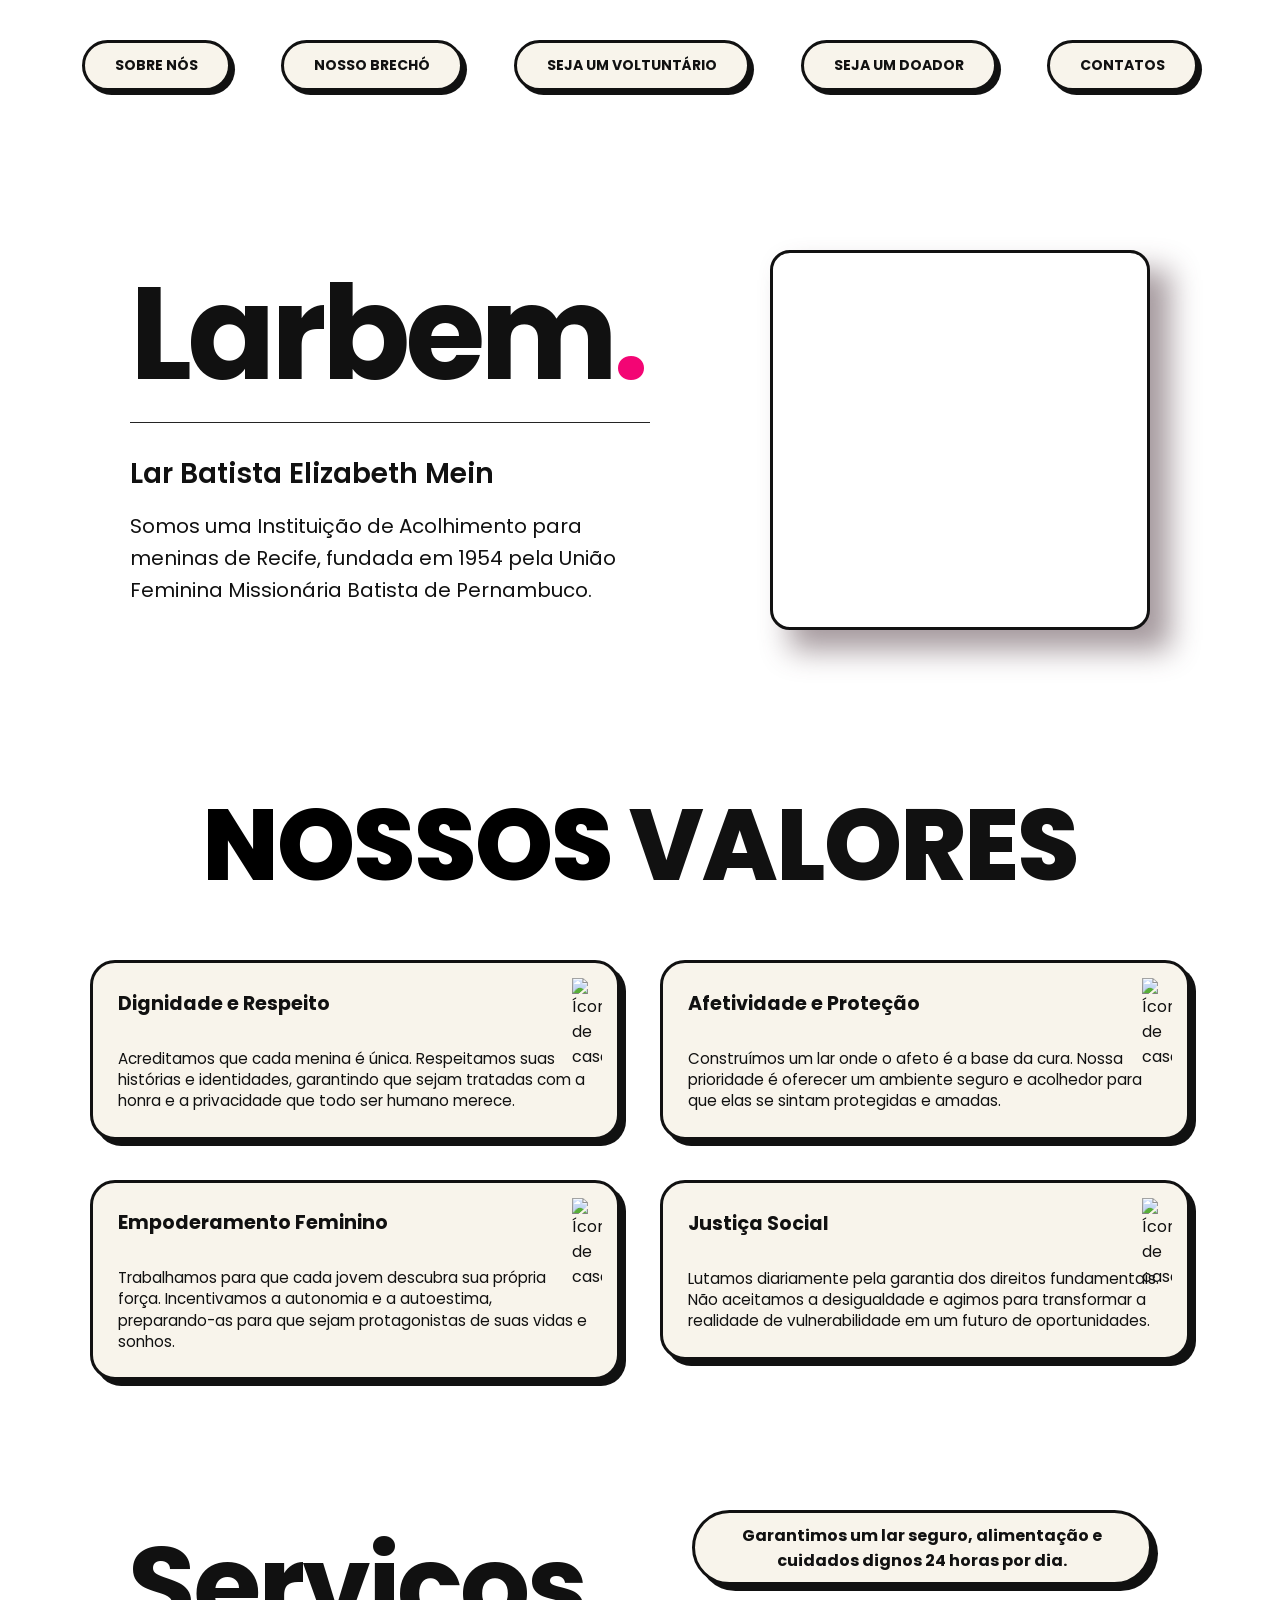
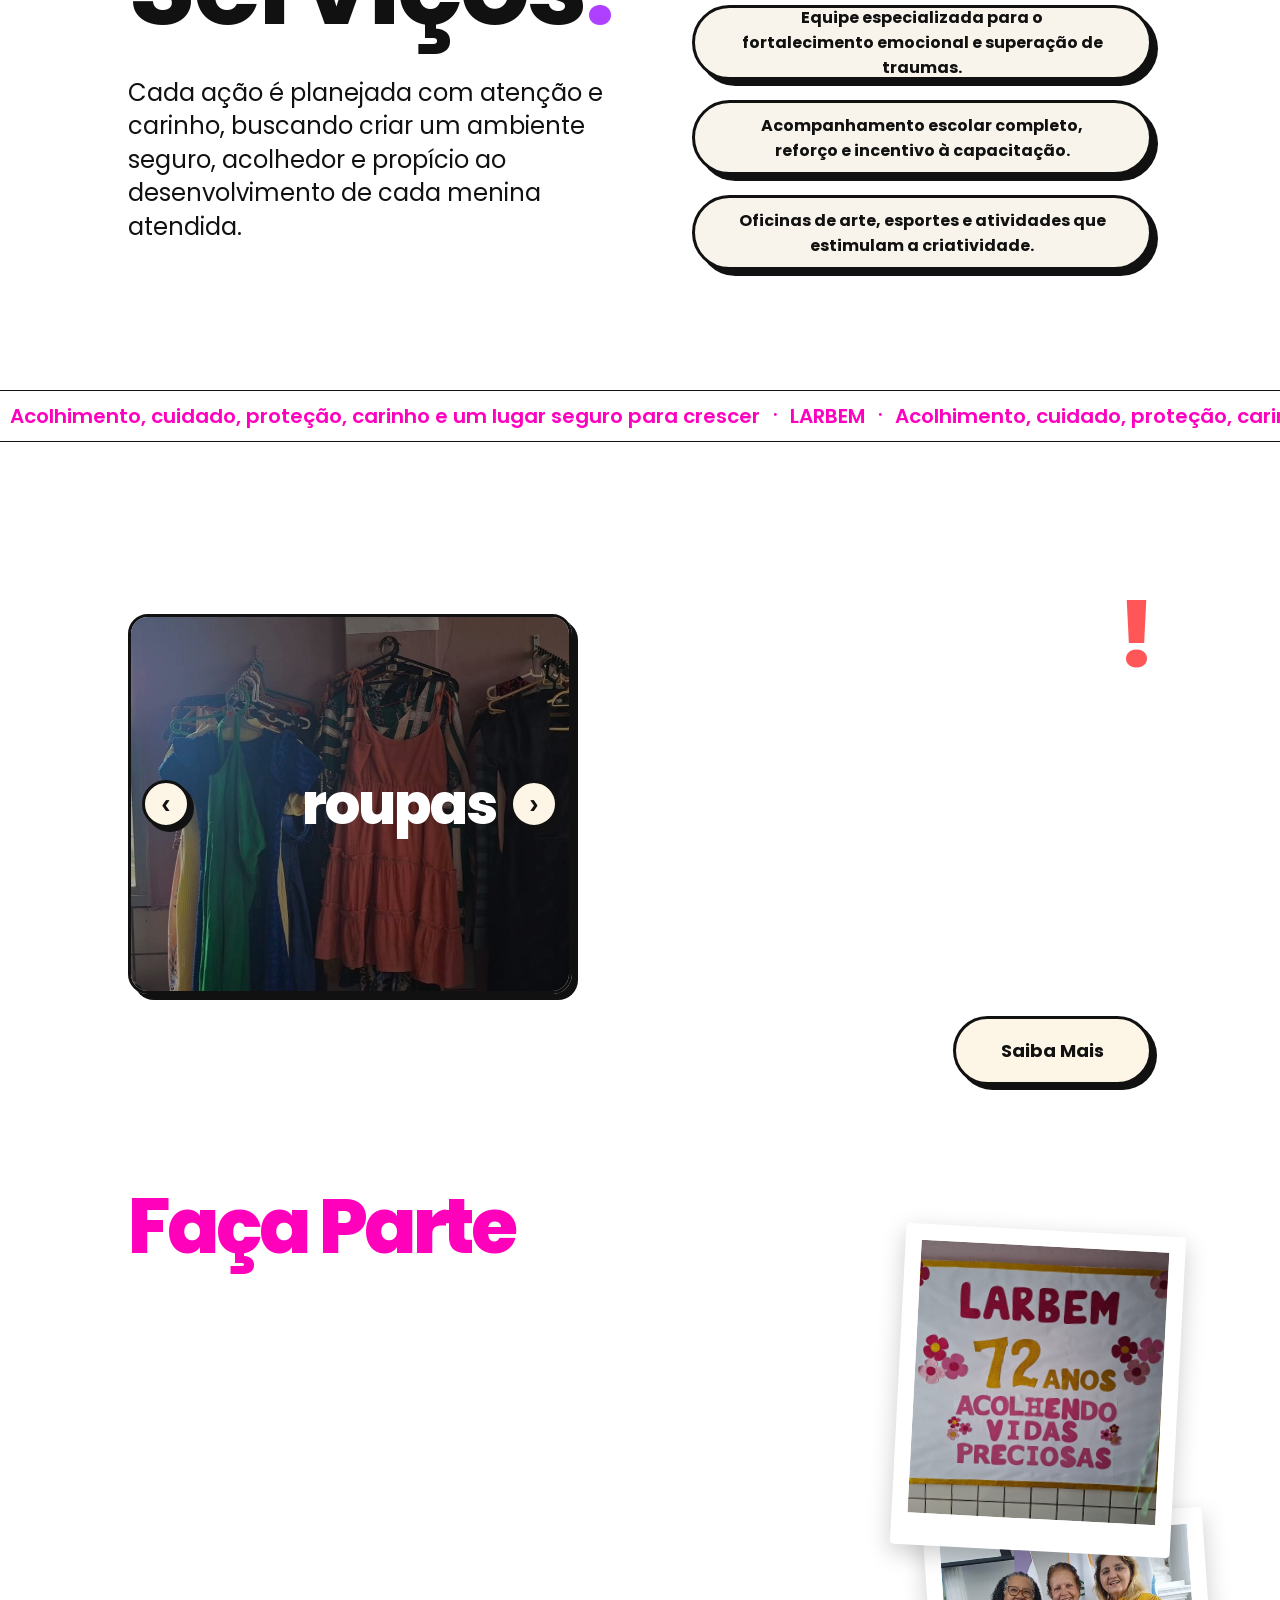
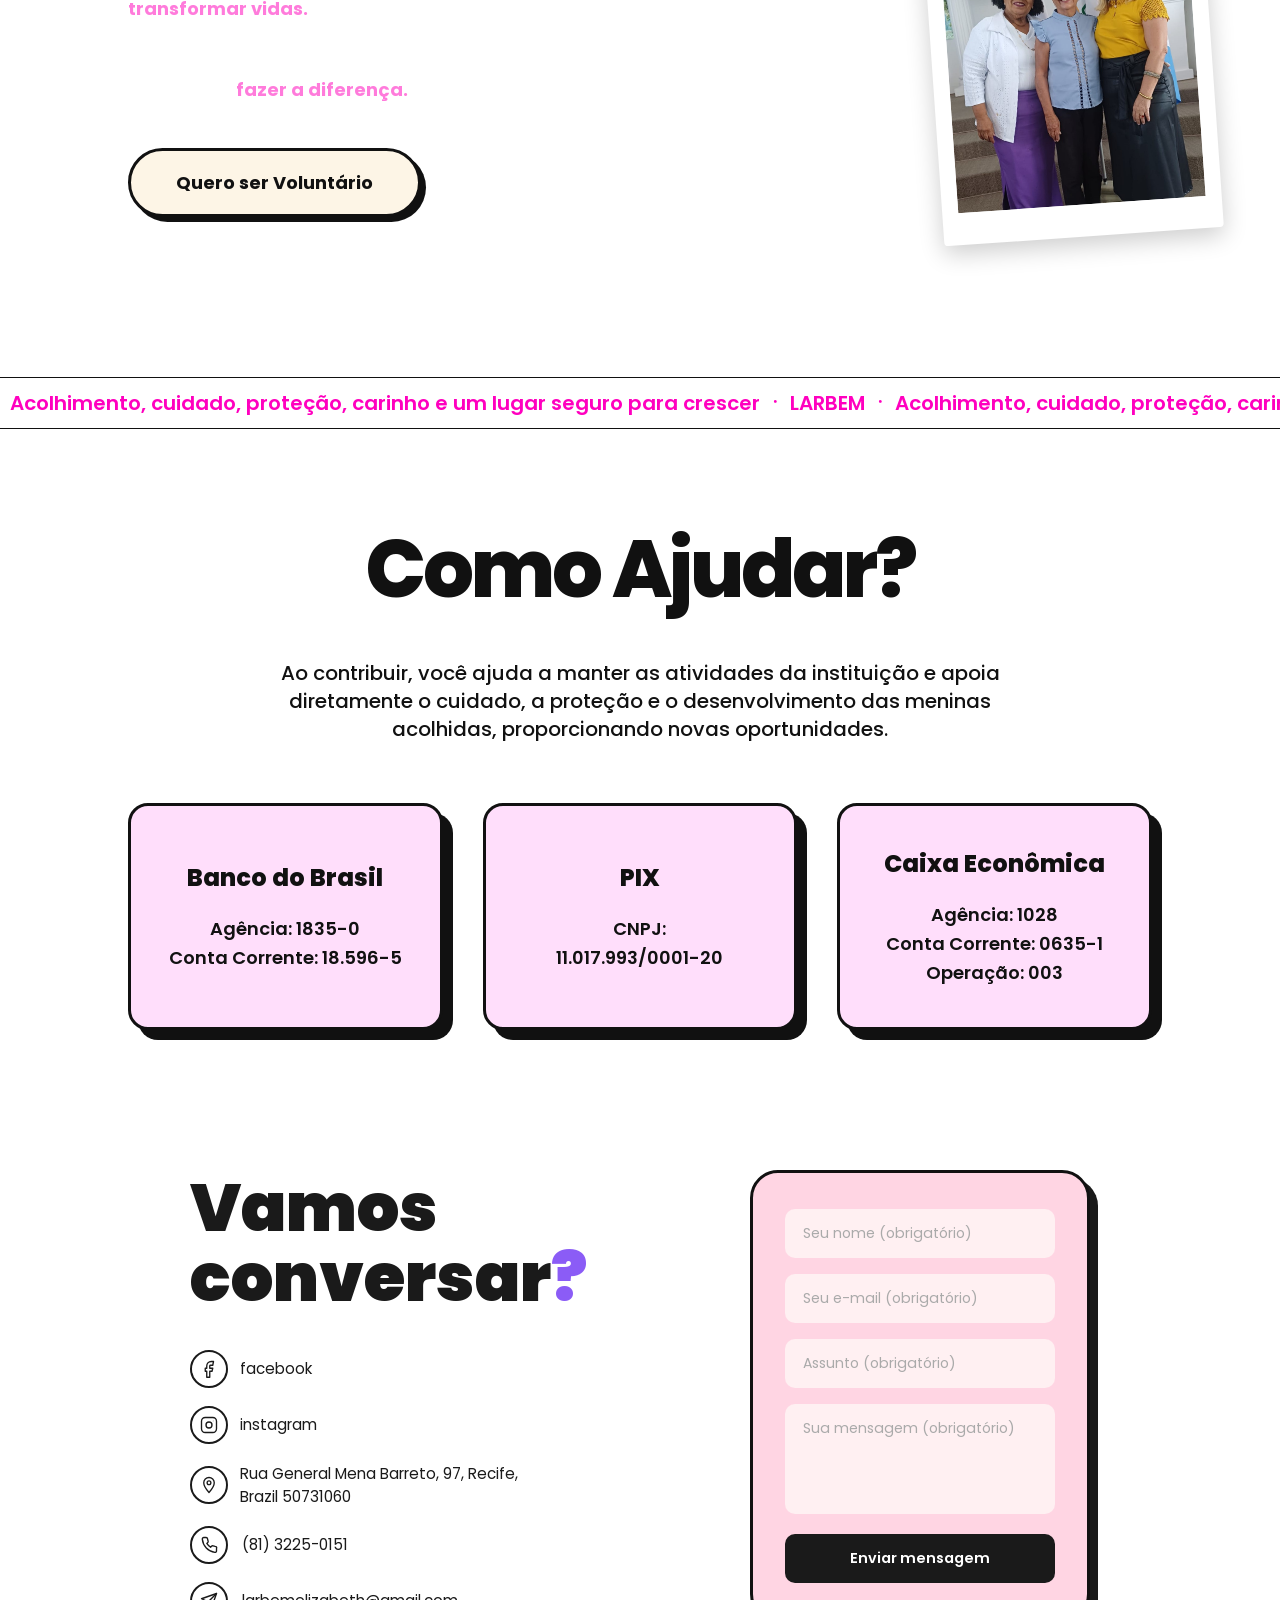
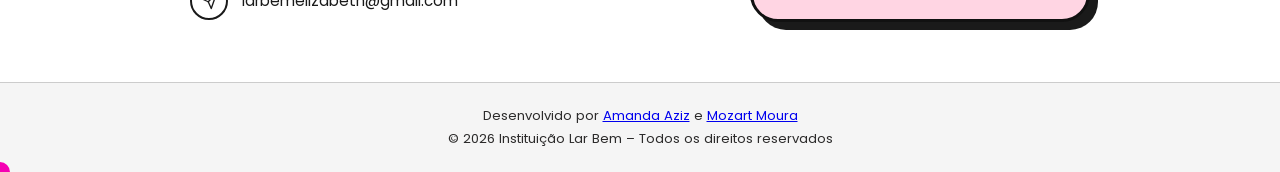
==== commit 084a2cfe: "BOLINHA - TENTATIVA 1" ====
--- a/LarBem/src/index.html
+++ b/LarBem/src/index.html
@@ -847,6 +847,14 @@
   </div>
 
 
+
+
+  <div id="cursor-bolinha"></div>
+  
+
+
+
+
 </body>
 
 </html>
--- a/LarBem/src/css/style.css
+++ b/LarBem/src/css/style.css
@@ -48,6 +48,24 @@
 #SEXTA-SECAO {
   scroll-margin-top: 80px; 
 }
+
+
+/* C U R S O R - B O L I N H A */
+
+#cursor-bolinha {
+  width: 20px;
+  height: 20px;
+  background: #ff00bb;
+  border-radius: 50%;
+  position: fixed;
+  pointer-events: none; /* não interfere nos cliques */
+  z-index: 9999;
+  transform: translate(-50%, -50%);
+  transition: transform 0.1s ease, opacity 0.3s ease;
+  mix-blend-mode: multiply; /* efeito legal sobre fundos coloridos */
+}
+
+
 
 /* ================================================================
    ALINHAMENTO GLOBAL — padding lateral uniforme no desktop
@@ -684,7 +702,7 @@
 }
 
 .Voluntario-section p span {
-    color: #ff00bb; 
+    color: #ff6dd8; 
     font-weight: 700; 
 }
 
--- a/LarBem/src/css/resp.css
+++ b/LarBem/src/css/resp.css
@@ -27,6 +27,12 @@
                                 TABLET  ·  até 1024px
    ================================================================ */
 @media (max-width: 1024px) {
+
+  #cursor-bolinha {
+    display: none; /* some em tablet e mobile */
+  }
+
+
 
   /* ── NAVEGAÇÃO ── */
   .nav {
